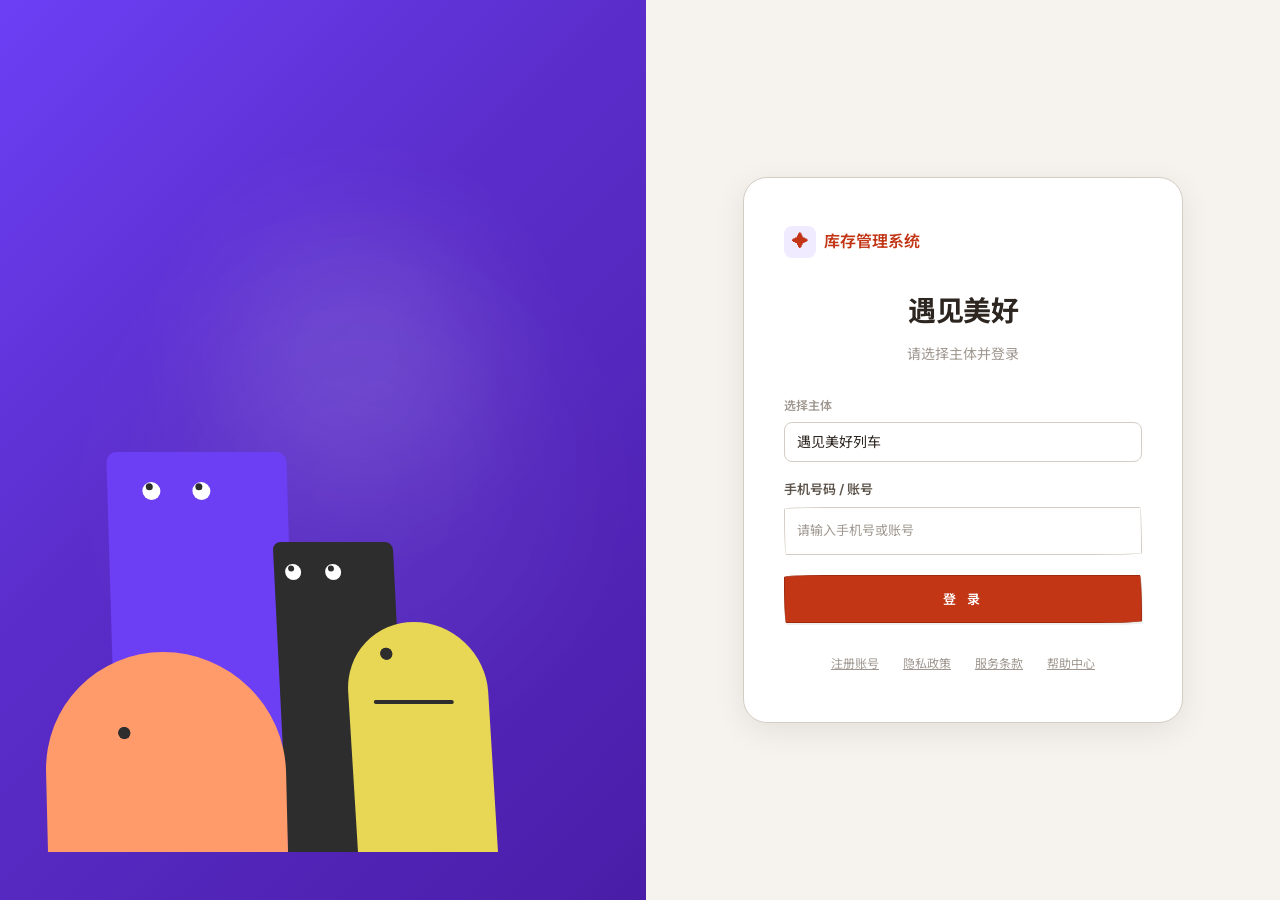
==== index.html @ 9c082cb5 "v6.8 update index.html" ====
<!DOCTYPE html>
<html lang="zh-CN">
<head>
  <meta charset="UTF-8">
  <meta name="viewport" content="width=device-width, initial-scale=1.0">
  <meta http-equiv="Cache-Control" content="no-cache, no-store, must-revalidate">
  <meta http-equiv="Pragma" content="no-cache">
  <meta http-equiv="Expires" content="0">
  <title>库存管理系统</title>
  <script>
  // 版本自检（根治“一直看到旧版本”）：
  // 1) 用云端 version.json 做权威比对（no-store 请求，永不被缓存）——
  //    即便浏览器缓存了旧 index.html，只要 version.json 已更新就强制硬刷新。
  // 2) 不仅在页面加载时检查，还每 3 分钟 + 每次切回页面时再检查一次，
  //    确保“长时间开着页面”也能自动升级到最新版（收藏夹点开场景同样覆盖）。
  // 3) localStorage 兜底（离线时按上次记录的版本判断）。
  (function() {
    var APP_VERSION = '6.8';
    var reloading = false;
    function forceReload() {
      if (reloading) return;
      if (window.location.href.indexOf('_relver=') >= 0) return;
      if (window.location.href.indexOf('file://') >= 0) return;
      reloading = true;
      var url = window.location.href.split('#')[0];
      var sep = url.indexOf('?') >= 0 ? '&' : '?';
      try { localStorage.setItem('app_version', APP_VERSION); } catch (e) {}
      window.location.replace(url + sep + '_relver=' + Date.now());
    }
    function checkVersion() {
      if (typeof fetch !== 'function') return;
      fetch('version.json', { cache: 'no-store' })
        .then(function(r){ return r.json(); })
        .then(function(j){ if (j && j.version && j.version !== APP_VERSION) forceReload(); })
        .catch(function(){ /* 离线：下次再检 */ });
    }
    try { localStorage.setItem('app_version', APP_VERSION); } catch (e) {}
    // 加载时立即检查一次
    checkVersion();
    // 每 3 分钟轮询一次（覆盖“页面常开”场景）
    setInterval(checkVersion, 3 * 60 * 1000);
    // 切回页面时再检查一次（从其他标签页/最小化回来）
    document.addEventListener('visibilitychange', function() {
      if (document.visibilityState === 'visible') checkVersion();
    });
    // localStorage 兜底
    try {
      var last = localStorage.getItem('app_version');
      if (last && last !== APP_VERSION) forceReload();
    } catch (e) {}
  })();
  </script>
  <link rel="stylesheet" href="css/style.css?v=6.8">
  <link rel="stylesheet" href="css/redesign.css?v=6.8">
  <link href="https://fonts.googleapis.com/css2?family=DM+Sans:ital,opsz,wght@0,9..40,400;0,9..40,500;0,9..40,600;0,9..40,700;1,9..40,400;1,9..40,500&family=Noto+Sans+SC:wght@400;500;600;700&display=swap" rel="stylesheet">
  <script src="js/vendor/chart.umd.min.js?v=6.8"></script>
</head>
<body>
  <!-- ===== 登录界面 — 动画角色版 ===== -->
  <div id="login-page" class="login-container">
    <!-- 左侧：动画角色区域 -->
    <div class="login-left">
      <div class="login-characters-wrap">
        <div class="login-characters" id="login-characters" style="width:550px;height:400px;">
          <!-- 紫色长方形角色 — 后层 -->
          <div class="login-char login-char-purple" id="login-char-purple"
            style="left:70px;width:180px;height:400px;background:#6C3FF5;border-radius:10px 10px 0 0;z-index:1;">
            <div class="login-char-eyes" id="login-purple-eyes" style="display:flex;gap:32px;left:45px;top:40px;">
              <div class="login-eyeball" data-char="purple" data-eye="left" style="width:18px;height:18px;background:white;border-radius:50%;overflow:hidden;">
                <div class="login-pupil" style="width:7px;height:7px;background:#2D2D2D;border-radius:50%;"></div>
              </div>
              <div class="login-eyeball" data-char="purple" data-eye="right" style="width:18px;height:18px;background:white;border-radius:50%;overflow:hidden;">
                <div class="login-pupil" style="width:7px;height:7px;background:#2D2D2D;border-radius:50%;"></div>
              </div>
            </div>
          </div>

          <!-- 黑色长方形角色 — 中层 -->
          <div class="login-char login-char-black" id="login-char-black"
            style="left:240px;width:120px;height:310px;background:#2D2D2D;border-radius:8px 8px 0 0;z-index:2;">
            <div class="login-char-eyes" id="login-black-eyes" style="display:flex;gap:24px;left:26px;top:32px;">
              <div class="login-eyeball" data-char="black" data-eye="left" style="width:16px;height:16px;background:white;border-radius:50%;overflow:hidden;">
                <div class="login-pupil" style="width:6px;height:6px;background:#2D2D2D;border-radius:50%;"></div>
              </div>
              <div class="login-eyeball" data-char="black" data-eye="right" style="width:16px;height:16px;background:white;border-radius:50%;overflow:hidden;">
                <div class="login-pupil" style="width:6px;height:6px;background:#2D2D2D;border-radius:50%;"></div>
              </div>
            </div>
          </div>

          <!-- 橙色半圆角色 — 前左 -->
          <div class="login-char login-char-orange" id="login-char-orange"
            style="left:0px;width:240px;height:200px;background:#FF9B6B;border-radius:120px 120px 0 0;z-index:3;">
            <div class="login-char-eyes" id="login-orange-eyes" style="display:flex;gap:32px;left:82px;top:90px;">
              <div class="login-pupil-standalone" data-char="orange" data-eye="left" style="width:12px;height:12px;background:#2D2D2D;border-radius:50%;"></div>
              <div class="login-pupil-standalone" data-char="orange" data-eye="right" style="width:12px;height:12px;background:#2D2D2D;border-radius:50%;"></div>
            </div>
          </div>

          <!-- 黄色长方形角色 — 前右 -->
          <div class="login-char login-char-yellow" id="login-char-yellow"
            style="left:310px;width:140px;height:230px;background:#E8D754;border-radius:70px 70px 0 0;z-index:4;">
            <div class="login-char-eyes" id="login-yellow-eyes" style="display:flex;gap:24px;left:52px;top:40px;">
              <div class="login-pupil-standalone" data-char="yellow" data-eye="left" style="width:12px;height:12px;background:#2D2D2D;border-radius:50%;"></div>
              <div class="login-pupil-standalone" data-char="yellow" data-eye="right" style="width:12px;height:12px;background:#2D2D2D;border-radius:50%;"></div>
            </div>
            <!-- 嘴巴 -->
            <div class="login-yellow-mouth" id="login-yellow-mouth" style="width:80px;height:4px;background:#2D2D2D;border-radius:2px;left:40px;top:88px;"></div>
          </div>
        </div>
      </div>

      <!-- 装饰元素 -->
      <div class="login-left-deco1"></div>
      <div class="login-left-deco2"></div>
    </div>

    <!-- 右侧：登录表单 -->
    <div class="login-right">
      <div class="login-form-container">
        <!-- 顶部品牌 -->
        <div class="login-form-brand">
          <div class="login-brand-icon-sm">✦</div>
          <span>库存管理系统</span>
        </div>

        <!-- 移动端 Logo -->
        <div class="login-mobile-brand">
          <div class="login-brand-icon-sm">✦</div>
          <span>库存管理系统</span>
        </div>

        <div class="login-form-header">
          <h1>遇见美好</h1>
          <p>请选择主体并登录</p>
        </div>

        <!-- v5.93 多主体选择 -->
        <div class="form-group" id="login-subject-group" style="margin-bottom:18px;">
          <label for="login-subject" style="color:var(--text-muted);font-size:12px;">选择主体</label>
          <div class="login-input-wrap">
            <select id="login-subject" style="width:100%;padding:10px 12px;border:1px solid var(--border);border-radius:8px;background:var(--bg-input);color:var(--text-primary);font-size:14px;cursor:pointer;">
              <option value="train">遇见美好列车</option>
              <option value="hq">遇见美好总部</option>
            </select>
          </div>
        </div>

        <form id="login-form" class="login-form" autocomplete="off">
          <div class="form-group">
            <label for="login-phone">手机号码 / 账号</label>
            <div class="login-input-wrap">
              <input type="text" id="login-phone" placeholder="请输入手机号或账号" required autocomplete="off">
            </div>
          </div>
          
          <div class="form-group" id="login-password-group" style="display:none;">
            <label for="login-password">管理员密码</label>
            <div class="login-input-wrap login-input-password">
              <input type="password" id="login-password" placeholder="请输入密码" autocomplete="new-password">
              <button type="button" class="login-eye-btn" id="login-eye-btn">
                <span class="login-eye-icon login-eye-open">👁</span>
                <span class="login-eye-icon login-eye-off" style="display:none;">👁‍🗨</span>
              </button>
            </div>
          </div>
          
          <button type="submit" class="btn btn-primary btn-block login-submit-btn">登 录</button>
        </form>

        <!-- 底部链接 -->
        <div class="login-form-footer-links">
          <a href="#" id="register-btn" onclick="event.preventDefault();if(typeof openRegisterModal==='function')openRegisterModal();">注册账号</a>
          <a href="#">隐私政策</a>
          <a href="#">服务条款</a>
          <a href="#">帮助中心</a>
        </div>
      </div>
    </div>
  </div>

  <!-- ===== 主应用界面 ===== -->
  <div id="app-container" class="app-container" style="display: none;">
    
    <!-- 侧边栏导航 -->
    <aside class="sidebar">
      <div class="sidebar-logo">
        <div class="logo-icon"><svg viewBox="0 0 50 39" xmlns="http://www.w3.org/2000/svg"><path d="M16.4992 2H37.5808L22.0816 24.9729H1L16.4992 2Z"/><path d="M17.4224 27.102L11.4192 36H33.5008L49 13.0271H32.7024L23.2064 27.102H17.4224Z"/></svg></div>
        <div class="logo-text">
          <span class="brand">遇见美好</span>
          <span class="sub">库存管理系统</span>
        </div>
      </div>

      <nav class="sidebar-nav">
        <div class="nav-section">
          <div class="nav-section-title">库存管理</div>
          <div class="nav-item active" data-module="dashboard" data-tooltip="仪表盘">
            <span class="nav-icon"><svg viewBox="0 0 24 24"><path d="M3 3v18h18"/><path d="M7 16l4-8 4 4 5-9"/></svg></span>
            <span class="text">仪表盘</span>
          </div>
          <div class="nav-item" data-module="inventory" data-tooltip="库存概览">
            <span class="nav-icon"><svg viewBox="0 0 24 24"><path d="M16 4h2a2 2 0 0 1 2 2v14a2 2 0 0 1-2 2H6a2 2 0 0 1-2-2V6a2 2 0 0 1 2-2h2"/><rect x="8" y="2" width="8" height="4" rx="1"/><path d="M9 12h6"/><path d="M9 16h6"/></svg></span>
            <span class="text">库存概览</span>
          </div>
          <div class="nav-item" data-module="categories" data-tooltip="品类管理">
            <span class="nav-icon"><svg viewBox="0 0 24 24"><path d="M20.59 13.41l-7.17 7.17a2 2 0 0 1-2.83 0L2 12V2h10l8.59 8.59a2 2 0 0 1 0 2.82z"/><line x1="7" y1="7" x2="7.01" y2="7"/></svg></span>
            <span class="text">品类管理</span>
          </div>
        </div>

        <div class="nav-section">
          <div class="nav-section-title">业务流程</div>
          <div class="nav-item" data-module="purchase" data-tooltip="采购单管理">
            <span class="nav-icon"><svg viewBox="0 0 24 24"><circle cx="9" cy="21" r="1"/><circle cx="20" cy="21" r="1"/><path d="M1 1h4l2.68 13.39a2 2 0 0 0 2 1.61h9.72a2 2 0 0 0 2-1.61L23 6H6"/></svg></span>
            <span class="text">采购单管理</span>
            <span class="badge" id="purchase-badge" style="display:none">0</span>
          </div>
          <div class="nav-item" data-module="stock-in" data-tooltip="入库管理">
            <span class="nav-icon"><svg viewBox="0 0 24 24"><path d="M21 15v4a2 2 0 0 1-2 2H5a2 2 0 0 1-2-2v-4"/><polyline points="7 10 12 15 17 10"/><line x1="12" y1="15" x2="12" y2="3"/></svg></span>
            <span class="text">入库管理</span>
            <span class="badge" id="stockin-badge" style="display:none">0</span>
          </div>
          <div class="nav-item" data-module="requisition" data-tooltip="领用单管理">
            <span class="nav-icon"><svg viewBox="0 0 24 24"><path d="M14 2H6a2 2 0 0 0-2 2v16a2 2 0 0 0 2 2h12a2 2 0 0 0 2-2V8z"/><polyline points="14 2 14 8 20 8"/><line x1="16" y1="13" x2="8" y2="13"/><line x1="16" y1="17" x2="8" y2="17"/><polyline points="10 9 9 9 8 9"/></svg></span>
            <span class="text">领用单管理</span>
            <span class="badge" id="requisition-badge" style="display:none">0</span>
          </div>
          <div class="nav-item" data-module="stock-out" data-tooltip="出库管理">
            <span class="nav-icon"><svg viewBox="0 0 24 24"><path d="M21 15v4a2 2 0 0 1-2 2H5a2 2 0 0 1-2-2v-4"/><polyline points="17 8 12 3 7 8"/><line x1="12" y1="3" x2="12" y2="15"/></svg></span>
            <span class="text">出库管理</span>
            <span class="badge" id="stockout-badge" style="display:none">0</span>
          </div>
        </div>

        <div class="nav-section">
          <div class="nav-section-title">统计报表</div>
          <div class="nav-item" data-module="monthly-summary" data-tooltip="出入库明细">
            <span class="nav-icon"><svg viewBox="0 0 24 24"><rect x="3" y="4" width="18" height="18" rx="2"/><line x1="16" y1="2" x2="16" y2="6"/><line x1="8" y1="2" x2="8" y2="6"/><line x1="3" y1="10" x2="21" y2="10"/></svg></span>
            <span class="text">出入库明细</span>
          </div>
          <div class="nav-item" data-module="reports" data-tooltip="团期使用报表">
            <span class="nav-icon"><svg viewBox="0 0 24 24"><polyline points="22 12 18 12 15 21 9 3 6 12 2 12"/></svg></span>
            <span class="text">团期使用报表</span>
          </div>
          <div class="nav-item" data-module="analytics" data-tooltip="数据分析">
            <span class="nav-icon"><svg viewBox="0 0 24 24"><line x1="18" y1="20" x2="18" y2="10"/><line x1="12" y1="20" x2="12" y2="4"/><line x1="6" y1="20" x2="6" y2="14"/></svg></span>
            <span class="text">数据分析</span>
          </div>
          <div class="nav-item" data-module="history" data-tooltip="操作记录">
            <span class="nav-icon"><svg viewBox="0 0 24 24"><circle cx="12" cy="12" r="10"/><polyline points="12 6 12 12 16 14"/></svg></span>
            <span class="text">操作记录</span>
          </div>
        </div>

        <div class="nav-section admin-only" style="display: none;">
          <div class="nav-section-title">系统管理</div>
          <div class="nav-item" data-module="admin-users" data-tooltip="账号管理">
            <span class="nav-icon"><svg viewBox="0 0 24 24"><path d="M16 21v-2a4 4 0 0 0-4-4H6a4 4 0 0 0-4 4v2"/><circle cx="9" cy="7" r="4"/><path d="M22 21v-2a4 4 0 0 0-3-3.87"/><path d="M16 3.13a4 4 0 0 1 0 7.75"/></svg></span>
            <span class="text">账号管理</span>
          </div>
          <div class="nav-item" data-module="admin-settings" data-tooltip="系统设置">
            <span class="nav-icon"><svg viewBox="0 0 24 24"><circle cx="12" cy="12" r="3"/><path d="M19.4 15a1.65 1.65 0 0 0 .33 1.82l.06.26a2 2 0 0 1-2.83 2.83l-.06-.06a1.65 1.65 0 0 0-1.82-.33 1.65 1.65 0 0 0-1 1.51V21a2 2 0 0 1-4 0v-.09A1.65 1.65 0 0 0 9 19.4a1.65 1.65 0 0 0-1.82.33l-.06.26a2 2 0 0 1-2.83-2.83l.06-.06A1.65 1.65 0 0 0 4.68 15a1.65 1.65 0 0 0-1.51-1H3a2 2 0 0 1 0-4h.09A1.65 1.65 0 0 0 4.6 9a1.65 1.65 0 0 0-.33-1.82l-.06-.06a2 2 0 0 1 2.83-2.83l.06.26A1.65 1.65 0 0 0 9 4.68a1.65 1.65 0 0 0 1-1.51V3a2 2 0 0 1 4 0v.09a1.65 1.65 0 0 0 1 1.51 1.65 1.65 0 0 0 1.82-.33l.06-.06a2 2 0 0 1 2.83 2.83l-.06.26A1.65 1.65 0 0 0 19.4 9a1.65 1.65 0 0 0 1.51 1H21a2 2 0 0 1 0 4h-.09a1.65 1.65 0 0 0-1.51 1z"/></svg></span>
            <span class="text">系统设置</span>
          </div>
        </div>
      </nav>

      <div class="nav-bottom">
        <span class="status-dot"></span>
        <span>系统运行正常</span>
      </div>

      <div class="sidebar-toggle" onclick="document.querySelector('.sidebar').classList.toggle('collapsed')">
        <span class="toggle-icon"><svg viewBox="0 0 24 24"><polyline points="11 17 6 12 11 7"/><polyline points="18 17 13 12 18 7"/></svg></span>
        <span class="toggle-label">收起侧边栏</span>
      </div>

      <div class="sidebar-footer">
        <div class="user-info">
          <div class="user-avatar" id="user-avatar"><svg viewBox="0 0 24 24"><path d="M20 21v-2a4 4 0 0 0-4-4H8a4 4 0 0 0-4 4v2"/><circle cx="12" cy="7" r="4"/></svg></div>
          <div class="user-details">
            <div class="user-name" id="user-name">未登录</div>
            <div class="user-role" id="user-role">-</div>
            <div id="current-subject-badge" style="margin-top:4px;display:inline-block;padding:2px 8px;border-radius:10px;font-size:11px;background:var(--info-bg,#e6f1fb);color:var(--info,#185fa5);">遇见美好列车</div>
          </div>
        </div>
        <button class="btn-logout" id="logout-btn">退出</button>
      </div>
    </aside>

    <!-- 主内容区域 -->
    <main class="main-content">
      
      <!-- 顶部栏 -->
      <header class="top-bar">
        <div class="page-title" id="page-title">仪表盘</div>
        <div class="top-actions">
          <div class="search-box">
            <input type="text" placeholder="搜索物品、单号..." id="global-search">
          </div>
          <button class="btn-icon" id="notification-btn" title="通知">
            <svg viewBox="0 0 24 24"><path d="M18 8A6 6 0 0 0 6 8c0 7-3 9-3 9h18s-3-2-3-9"/><path d="M13.73 21a2 2 0 0 1-3.46 0"/></svg>
            <span class="notification-dot" id="notification-badge" style="display:none">0</span>
          </button>
          <button class="btn-icon" title="刷新" id="refresh-btn">
            <svg viewBox="0 0 24 24"><polyline points="23 4 23 10 17 10"/><polyline points="1 20 1 14 7 14"/><path d="M3.51 9a9 9 0 0 1 14.85-3.36L23 10M1 14l4.64 4.36A9 9 0 0 0 20.49 15"/></svg>
          </button>
        </div>
      </header>

      <!-- 内容容器 -->
      <div class="content-wrapper">
        
        <!-- ===== 仪表盘模块 (v5.42 新设计) ===== -->
        <div id="module-dashboard" class="module-pane active">
          <div class="dash-head">
            <div class="dash-role" id="dash-role-badge">角色：—</div>
            <div class="dash-asof" id="dash-asof"></div>
          </div>

          <div class="dash-sec-title">今日待办（按角色动态显示）</div>
          <div class="dashboard-kpi-grid" id="dash-todo-grid"></div>

          <div class="dash-sec-title">库存概览</div>
          <div class="dashboard-kpi-grid" id="dash-overview-grid"></div>

          <div class="dashboard-chart-section">
            <div class="chart-panel-new anim-enter">
              <div class="chart-header">
                <div class="chart-title"><span class="chart-dot" style="background:var(--accent)"></span>出入库趋势</div>
                <select id="chart-period" class="chart-period-select">
                  <option value="7">近7天</option>
                  <option value="30" selected>近30天</option>
                  <option value="90">近90天</option>
                </select>
              </div>
              <div class="chart-wrap"><canvas id="trend-chart"></canvas></div>
            </div>
            <div class="chart-panel-new anim-enter">
              <div class="chart-header">
                <div class="chart-title"><span class="chart-dot" style="background:var(--success)"></span>库存分类占比</div>
              </div>
              <div class="chart-wrap"><canvas id="category-chart"></canvas></div>
            </div>
          </div>

          <div class="activity-section-new anim-enter">
            <div class="activity-header">
              <div class="activity-title"><span class="chart-dot" style="background:var(--warning)"></span>最近动态</div>
            </div>
            <div class="activity-list" id="recent-activities"></div>
          </div>
        </div>

        <!-- ===== 库存概览模块 (v5.42 新设计) ===== -->
        <div id="module-inventory" class="module-pane">
          <!-- KPI 概览行 -->
          <div class="kpi-strip-new inv-kpi-strip">
            <div class="kpi-mini-new km-accent anim-enter">
              <div class="km-bar"></div>
              <div class="km-label"><svg width="13" height="13" viewBox="0 0 24 24" fill="none" stroke="currentColor" stroke-width="2"><path d="M16 4h2a2 2 0 0 1 2 2v14a2 2 0 0 1-2 2H6a2 2 0 0 1-2-2V6a2 2 0 0 1 2-2h2"/><rect x="8" y="2" width="8" height="4" rx="1"/></svg> 物品总数</div>
              <div class="km-value" id="inv-kpi-total">0</div>
              <div class="km-sub"><span id="inv-kpi-categories">0</span> 个品类</div>
            </div>
            <div class="kpi-mini-new anim-enter" style="animation-delay:0.05s">
              <div class="km-bar"></div>
              <div class="km-label"><svg width="13" height="13" viewBox="0 0 24 24" fill="none" stroke="currentColor" stroke-width="2"><polyline points="22 12 18 12 15 21 9 3 6 12 2 12"/></svg> 库存总量</div>
              <div class="km-value" id="inv-kpi-stock">0</div>
              <div class="km-sub">件/箱/包</div>
            </div>
            <div class="kpi-mini-new km-warning anim-enter" style="animation-delay:0.1s">
              <div class="km-bar"></div>
              <div class="km-label"><svg width="13" height="13" viewBox="0 0 24 24" fill="none" stroke="currentColor" stroke-width="2"><path d="M10.29 3.86L1.82 18a2 2 0 0 0 1.71 3h16.94a2 2 0 0 0 1.71-3L13.71 3.86a2 2 0 0 0-3.42 0z"/><line x1="12" y1="9" x2="12" y2="13"/></svg> 低库存</div>
              <div class="km-value" id="inv-kpi-low">0</div>
              <div class="km-sub">低于安全库存</div>
            </div>
            <div class="kpi-mini-new km-danger anim-enter" style="animation-delay:0.15s">
              <div class="km-bar"></div>
              <div class="km-label"><svg width="13" height="13" viewBox="0 0 24 24" fill="none" stroke="currentColor" stroke-width="2"><circle cx="12" cy="12" r="10"/><line x1="15" y1="9" x2="9" y2="15"/><line x1="9" y1="9" x2="15" y2="15"/></svg> 缺货</div>
              <div class="km-value" id="inv-kpi-out">0</div>
              <div class="km-sub">需立即补货</div>
            </div>
            <div class="kpi-mini-new km-success anim-enter" style="animation-delay:0.2s">
              <div class="km-bar"></div>
              <div class="km-label"><svg width="13" height="13" viewBox="0 0 24 24" fill="none" stroke="currentColor" stroke-width="2"><line x1="12" y1="1" x2="12" y2="23"/><path d="M17 5H9.5a3.5 3.5 0 0 0 0 7h5a3.5 3.5 0 0 1 0 7H6"/></svg> 库存金额</div>
              <div class="km-value" id="inv-kpi-value">¥0</div>
              <div class="km-sub">总价值</div>
            </div>
          </div>

          <!-- 工具栏 -->
          <div class="inv-toolbar-new anim-enter" style="animation-delay:0.25s">
            <div class="inv-tb-left">
              <input type="text" id="inv-search-input" class="inv-search-new" placeholder="搜索物品名称、编号、品牌...">
              <select id="inv-filter-category" class="inv-filter-new">
                <option value="">全部分类</option>
              </select>
              <select id="inv-filter-status" class="inv-filter-new">
                <option value="">全部状态</option>
                <option value="normal">正常</option>
                <option value="low">低库存</option>
                <option value="out">缺货</option>
              </select>
            </div>
            <div class="inv-tb-right">
              <button class="btn btn-sm btn-outline-new" id="inv-batch-purchase-btn">一键购买</button>
              <button class="btn btn-sm btn-outline-new" id="inv-supplement-btn">补充信息</button>
              <button class="btn btn-sm btn-accent-new" id="add-item-btn">+ 新增物品</button>
            </div>
          </div>

          <!-- 库存列表（卡片分类布局） -->
          <div class="inv-board-new" id="inv-board-new">
            <!-- 渲染占位：JS动态生成分类卡片 -->
            <div class="anim-enter" style="animation-delay:0.35s;text-align:center;padding:40px 0;color:var(--text-muted);font-size:0.85rem;">加载中...</div>
          </div>

          <!-- 批量采购底部操作栏 -->
          <div class="action-bar-new" id="inv-batch-bar" style="display:none;">
            <div class="ab-left">
              <label class="ab-check">
                <input type="checkbox" id="inv-select-all-bottom" onchange="document.querySelectorAll('.inv-batch-cb').forEach(function(cb){cb.checked=this.checked;});updateInvBatchCount();"> 全选
              </label>
              <span class="ab-count" id="inv-batch-count">已选中 0 项</span>
            </div>
            <div class="ab-right">
              <button class="btn btn-sm" id="inv-batch-cancel">取消</button>
              <button class="btn btn-sm btn-accent-new" id="inv-batch-purchase-confirm">一键采购选中项</button>
            </div>
          </div>

          <!-- 补充信息底部操作栏 -->
          <div class="action-bar-new" id="inv-supp-bar" style="display:none;">
            <div class="ab-left">
              <span class="ab-count"><span id="inv-supp-changed-count">0</span> 项已修改</span>
            </div>
            <div class="ab-right">
              <button class="btn btn-sm" id="inv-supp-cancel">取消</button>
              <button class="btn btn-sm btn-accent-new" id="inv-supp-save">保存补充信息</button>
            </div>
          </div>
        </div>

        <!-- ===== 品类管理模块 ===== -->
        <div id="module-categories" class="module-pane">
          <div class="panel">
            <div class="panel-header">
              <div class="panel-title">品类管理</div>
              <button class="btn btn-accent" id="add-category-btn">+ 新增品类</button>
            </div>
            <div class="category-grid" id="category-list">
              <!-- 动态生成品类卡片 -->
            </div>
            <!-- 品类明细展开面板 -->
            <div id="category-detail-panel" class="kpi-expand-panel" style="margin-top:16px;">
              <div class="kpi-expand-header">
                <span class="kpi-expand-title" id="category-detail-title"></span>
                <button class="kpi-expand-close" id="category-detail-close" title="关闭">&times;</button>
              </div>
              <div class="kpi-expand-body" id="category-detail-body"></div>
            </div>
          </div>
          <!-- 领用标准配置面板 -->
          <div class="panel" id="consumption-standards-panel" style="margin-top:16px;">
            <div class="panel-header">
              <div class="panel-title">领用标准配置</div>
            </div>
            <p style="color:var(--text-muted);font-size:13px;">加载中...</p>
          </div>
        </div>

        <!-- ===== 采购单管理模块 ===== -->
        <div id="module-purchase" class="module-pane">
          <!-- 月度概览 + 时间筛选 -->
          <div class="panel" style="margin-bottom:16px;">
            <div class="panel-header" style="border-bottom:none;padding-bottom:8px;">
              <div class="panel-title">月度采购概览</div>
              <div class="panel-actions">
                <input type="month" id="purchase-month" value="">
                <button class="btn btn-sm" id="purchase-month-this">本月</button>
                <button class="btn btn-sm" id="purchase-month-last">上月</button>
              </div>
            </div>
            <div class="kpi-grid" style="display:grid;grid-template-columns:repeat(4,1fr);gap:12px;" id="purchase-kpi-grid">
              <div class="kpi-card"><div class="kpi-label">采购单数</div><div class="kpi-value" id="po-kpi-count">0</div></div>
              <div class="kpi-card"><div class="kpi-label">采购总额</div><div class="kpi-value" id="po-kpi-amount">¥0</div></div>
              <div class="kpi-card"><div class="kpi-label">入库完成</div><div class="kpi-value" id="po-kpi-stockin">0</div></div>
              <div class="kpi-card"><div class="kpi-label">待处理</div><div class="kpi-value" id="po-kpi-pending">0</div></div>
            </div>
          </div>
          <div class="panel">
            <div class="panel-header">
              <div class="panel-title">采购单列表</div>
              <div class="panel-actions">
                <button class="btn" id="import-purchase-btn">📄 导入Excel</button>
                <button class="btn btn-accent" id="create-purchase-btn">+ 新建采购单</button>
              </div>
            </div>
            <div class="table-scroll">
              <table class="data-table" id="purchase-table">
                <thead>
                  <tr>
                    <th>采购单号</th>
                    <th>采购日期</th>
                    <th>采购人</th>
                    <th>物品数量</th>
                    <th>总金额</th>
                    <th>状态</th>
                    <th>操作</th>
                  </tr>
                </thead>
                <tbody id="purchase-tbody">
                  <tr><td colspan="7" class="empty-state">暂无采购单</td></tr>
                </tbody>
              </table>
            </div>
          </div>
        </div>

        <!-- ===== 入库管理模块（混合视图） ===== -->
        <div id="module-stock-in" class="module-pane">
          <!-- KPI 概览行 -->
          <div class="panel" style="margin-bottom:12px;">
            <div class="panel-header" style="border-bottom:none;padding-bottom:8px;">
              <div class="panel-title">入库管理</div>
              <div class="panel-actions">
                <input type="month" id="stockin-month" value="">
                <button class="btn btn-sm" id="stockin-month-this">本月</button>
                <button class="btn btn-sm" id="stockin-month-last">上月</button>
                <span style="width:1px;height:20px;background:var(--border);margin:0 8px;display:inline-block;"></span>
                <button class="btn btn-sm" id="btn-nonpurchase-stockin" style="border:1px solid var(--border);">非采购入库</button>
                <button class="btn btn-sm" id="btn-loss-record" style="border:1px solid var(--border);color:var(--danger);">异常报损</button>
              </div>
            </div>
            <div class="kpi-grid" style="display:grid;grid-template-columns:repeat(5,1fr);gap:10px;">
              <div class="kpi-card"><div class="kpi-label">待入库采购单</div><div class="kpi-value" id="si-kpi-pending">0</div></div>
              <div class="kpi-card"><div class="kpi-label">部分入库</div><div class="kpi-value" id="si-kpi-partial">0</div></div>
              <div class="kpi-card"><div class="kpi-label">本月入库单数</div><div class="kpi-value" id="si-kpi-count">0</div></div>
              <div class="kpi-card"><div class="kpi-label">本月入库总量</div><div class="kpi-value" id="si-kpi-qty">0</div></div>
              <div class="kpi-card"><div class="kpi-label">已完成</div><div class="kpi-value" id="si-kpi-completed">0</div></div>
            </div>
          </div>

          <!-- 主体：左右分栏 -->
          <div class="stockin-hybrid">
            <!-- 左侧：PO看板 -->
            <div class="stockin-board">
              <div class="stockin-board-header">
                <span class="stockin-board-title">采购单看板</span>
                <div class="stockin-board-actions">
                  <input type="text" class="stockin-board-search" id="stockin-board-search" placeholder="搜索采购单号..." style="padding:5px 10px;border:1px solid var(--border);border-radius:6px;font-size:12px;width:140px;background:var(--bg-input);color:var(--text-primary);">
                </div>
              </div>
              <div class="stockin-board-tabs">
                <button class="stockin-tab active" data-filter="all">全部</button>
                <button class="stockin-tab" data-filter="pending_stockin">待入库</button>
                <button class="stockin-tab" data-filter="partially_stockin">部分入库</button>
                <button class="stockin-tab" data-filter="stockin_completed">已完成</button>
              </div>
              <div class="stockin-card-list" id="stockin-card-list">
                <div class="stockin-loading">加载中...</div>
              </div>
            </div>

            <!-- 右侧：入库收件箱 -->
            <div class="stockin-inbox">
              <div class="stockin-inbox-toolbar">
                <div class="stockin-inbox-filters">
                  <select id="stockin-filter-po" style="padding:5px 10px;border:1px solid var(--border);border-radius:6px;font-size:12px;background:var(--bg-input);color:var(--text-primary);">
                    <option value="">全部采购单</option>
                  </select>
                  <select id="stockin-filter-status" style="padding:5px 10px;border:1px solid var(--border);border-radius:6px;font-size:12px;background:var(--bg-input);color:var(--text-primary);">
                    <option value="">全部状态</option>
                    <option value="pending">待入库</option>
                    <option value="partial">部分入库</option>
                    <option value="completed">已完成</option>
                  </select>
                </div>
                <div class="stockin-inbox-info" id="stockin-inbox-info">已选 0 项</div>
              </div>
              <div class="table-scroll stockin-inbox-table-wrap">
                <table class="data-table stockin-inbox-table" id="stockin-inbox-table">
                  <colgroup>
                    <col style="width:36px;">
                    <col style="width:120px;">
                    <col style="width:140px;">
                    <col style="width:80px;">
                    <col style="width:80px;">
                    <col style="width:70px;">
                    <col style="width:70px;">
                    <col style="width:70px;">
                    <col style="width:80px;">
                    <col style="width:50px;">
                    <col style="width:70px;">
                    <col style="width:70px;">
                    <col style="width:90px;">
                  </colgroup>
                  <thead>
                    <tr>
                      <th><input type="checkbox" id="stockin-select-all"></th>
                      <th>采购单号</th>
                      <th>物品名称</th>
                      <th>品牌</th>
                      <th>型号</th>
                      <th class="cell-number">采购数量</th>
                      <th class="cell-number">已入库</th>
                      <th class="cell-number">待入库</th>
                      <th class="cell-number">本次入库</th>
                      <th>单位</th>
                      <th class="cell-number">单价</th>
                      <th>状态</th>
                      <th>操作</th>
                    </tr>
                  </thead>
                  <tbody id="stockin-inbox-tbody">
                    <tr><td colspan="12" class="empty-state">请先在左侧选择采购单</td></tr>
                  </tbody>
                </table>
              </div>
            </div>
          </div>

          <!-- 底部操作栏 -->
          <div class="stockin-actionbar" id="stockin-actionbar" style="display:none;">
            <div class="stockin-actionbar-left">
              <span id="stockin-actionbar-count">已选择 0 项</span>
            </div>
            <div class="stockin-actionbar-right">
              <button class="btn btn-sm" id="stockin-reset-btn" style="border:1px solid var(--border);">重置数量</button>
              <button class="btn btn-sm btn-accent" id="stockin-confirm-btn" style="font-weight:600;">确认入库</button>
            </div>
          </div>

          <!-- 非采购入库审核 -->
          <div class="panel" id="nonpurchase-approval-panel" style="margin-top:16px;">
            <div class="panel-header">
              <div class="panel-title">非采购入库审核 <span class="badge" id="nonpurchase-pending-count" style="background:var(--accent);color:#fff;margin-left:6px;padding:1px 8px;border-radius:10px;font-size:12px;">0</span></div>
              <div class="panel-actions"><span style="font-size:12px;color:var(--text-muted);">由仓库管理员审核（退库回收，按当前加权均价入库，均价不变）</span></div>
            </div>
            <div class="table-scroll">
              <table class="data-table">
                <thead><tr>
                  <th>单号</th><th>名称</th><th>物品编码</th><th>关联团期</th><th>数量</th><th>单价</th><th>申请人</th><th>原因</th><th>操作</th>
                </tr></thead>
                <tbody id="nonpurchase-approval-tbody">
                  <tr><td colspan="9" class="empty-state">暂无待审核的非采购入库</td></tr>
                </tbody>
              </table>
            </div>
          </div>
        </div>

        <!-- ===== 领用单管理模块 ===== -->
        <div id="module-requisition" class="module-pane">
          <!-- 月度概览 + 时间筛选 -->
          <div class="panel" style="margin-bottom:16px;">
            <div class="panel-header" style="border-bottom:none;padding-bottom:8px;">
              <div class="panel-title">月度领用概览</div>
              <div class="panel-actions">
                <input type="month" id="requisition-month" value="">
                <button class="btn btn-sm" id="req-month-this">本月</button>
                <button class="btn btn-sm" id="req-month-last">上月</button>
              </div>
            </div>
            <div class="kpi-grid" style="display:grid;grid-template-columns:repeat(4,1fr);gap:12px;">
              <div class="kpi-card"><div class="kpi-label">领用单数</div><div class="kpi-value" id="rq-kpi-count">0</div></div>
              <div class="kpi-card"><div class="kpi-label">领用总量</div><div class="kpi-value" id="rq-kpi-qty">0</div></div>
              <div class="kpi-card"><div class="kpi-label">已出库</div><div class="kpi-value" id="rq-kpi-outbound">0</div></div>
              <div class="kpi-card"><div class="kpi-label">超额领用</div><div class="kpi-value" id="rq-kpi-overlimit" style="color:var(--danger);">0</div></div>
            </div>
          </div>
          <div class="panel">
            <div class="panel-header">
              <div class="panel-title">领用单列表</div>
              <button class="btn btn-accent" id="create-requisition-btn">+ 新建领用单</button>
            </div>
            <div class="table-scroll">
              <table class="data-table" id="requisition-table">
                <thead>
                  <tr>
                    <th>领用单号</th>
                    <th>团期</th>
                    <th>团期名称</th>
                    <th>使用场景</th>
                    <th>申请人</th>
                    <th>申请日期</th>
                    <th>物品数量</th>
                    <th>状态</th>
                    <th>操作</th>
                  </tr>
                </thead>
                <tbody id="requisition-tbody">
                  <tr><td colspan="9" class="empty-state">暂无领用单</td></tr>
                </tbody>
              </table>
            </div>
          </div>
        </div>

        <!-- ===== 出库管理模块 ===== -->
        <div id="module-stock-out" class="module-pane">
          <!-- 月度概览 + 时间筛选 -->
          <div class="panel" style="margin-bottom:16px;">
            <div class="panel-header" style="border-bottom:none;padding-bottom:8px;">
              <div class="panel-title">月度出库概览</div>
              <div class="panel-actions">
                <input type="month" id="stockout-month" value="">
                <button class="btn btn-sm" id="stockout-month-this">本月</button>
                <button class="btn btn-sm" id="stockout-month-last">上月</button>
              </div>
            </div>
            <div class="kpi-grid" style="display:grid;grid-template-columns:repeat(4,1fr);gap:12px;">
              <div class="kpi-card"><div class="kpi-label">出库单数</div><div class="kpi-value" id="so-kpi-count">0</div></div>
              <div class="kpi-card"><div class="kpi-label">出库总量</div><div class="kpi-value" id="so-kpi-qty">0</div></div>
              <div class="kpi-card"><div class="kpi-label">餐车出库</div><div class="kpi-value" id="so-kpi-canch">0</div></div>
              <div class="kpi-card"><div class="kpi-label">客房出库</div><div class="kpi-value" id="so-kpi-kefang">0</div></div>
            </div>
          </div>
          <div class="panel">
            <div class="panel-header">
              <div class="panel-title">出库记录列表</div>
              <div class="panel-actions">
                <select id="filter-stockout-status">
                  <option value="">全部状态</option>
                  <option value="pending">待确认</option>
                  <option value="completed">已出库</option>
                </select>
              </div>
            </div>
            <div class="table-scroll">
              <table class="data-table" id="stockout-table">
                <thead>
                  <tr>
                    <th>出库单号</th>
                    <th>关联领用单</th>
                    <th>团期</th>
                    <th>团期名称</th>
                    <th>使用场景</th>
                    <th>出库日期</th>
                    <th>物品数量</th>
                    <th>状态</th>
                    <th>操作</th>
                  </tr>
                </thead>
                <tbody id="stockout-tbody">
                  <tr><td colspan="9" class="empty-state">暂无出库记录</td></tr>
                </tbody>
              </table>
            </div>
          </div>
        </div>

        <!-- ===== 出入库明细模块（v5.75，月份矩阵：双向冻结 + 明暗底色） ===== -->
        <div id="module-monthly-summary" class="module-pane">
          <!-- 1. KPI 卡片（置顶） -->
          <div class="ms-kpi-grid">
            <div class="kpi-card">
              <div class="kpi-label">期初库存</div>
              <div class="kpi-value" id="ms-kpi-begin-items">0</div>
              <div class="kpi-change">种 / <span id="ms-kpi-begin-stock">0</span> 件</div>
            </div>
            <div class="kpi-card" style="border-left:3px solid #e7000b;">
              <div class="kpi-label">本期入库</div>
              <div class="kpi-value" id="ms-kpi-in-qty" style="color:#e7000b;">0</div>
              <div class="kpi-change"><span id="ms-kpi-in-count">0</span> 笔</div>
            </div>
            <div class="kpi-card" style="border-left:3px solid #16a34a;">
              <div class="kpi-label">本期出库</div>
              <div class="kpi-value" id="ms-kpi-out-qty" style="color:#16a34a;">0</div>
              <div class="kpi-change"><span id="ms-kpi-out-count">0</span> 笔</div>
            </div>
            <div class="kpi-card" style="border-left:3px solid var(--accent);">
              <div class="kpi-label">其他变动</div>
              <div class="kpi-value" id="ms-kpi-other-qty" style="color:var(--accent);">0</div>
              <div class="kpi-change">净额 / 件</div>
            </div>
            <div class="kpi-card">
              <div class="kpi-label">期末库存</div>
              <div class="kpi-value" id="ms-kpi-end-items">0</div>
              <div class="kpi-change">种 / <span id="ms-kpi-end-stock">0</span> 件</div>
            </div>
            <div class="kpi-card" style="border-left:3px solid var(--danger);">
              <div class="kpi-label">低库存预警</div>
              <div class="kpi-value danger" id="ms-kpi-low-stock">0</div>
              <div class="kpi-change">项</div>
            </div>
          </div>

          <!-- 2. 月份矩阵表格（月份开关合并进标题行） -->
          <div class="panel" style="margin-top:16px;">
            <div class="panel-header" style="margin-bottom:10px;flex-wrap:wrap;gap:10px;">
              <div class="panel-title" style="font-weight:600;">出入库明细</div>
              <div class="ms-month-btns" id="ms-month-btns"></div>
              <div class="ms-mx-quick">
                <button class="btn btn-sm" id="ms-btn-all-months">全选</button>
                <button class="btn btn-sm" id="ms-btn-latest-month">仅最新</button>
              </div>
              <div class="ms-mx-spacer"></div>
              <select id="ms-filter-category"><option value="">全部分类</option></select>
              <button class="btn btn-sm" id="ms-export-btn">📥 导出Excel</button>
            </div>
            <div class="ms-caliber-row">
              <span>口径：<b>期初 = 最早选中月月初</b> · <b>期末 = 最晚选中月月末</b> · 其他变动 = 非采购入库 + 调整 − 报损 · 恒等式：期初 + 入库 − 出库 + 其他变动 = 期末</span>
              <span id="ms-range-label"></span>
            </div>
            <div class="ms-table-wrap">
              <table class="data-table ms-mx" id="ms-detail-table">
                <colgroup id="ms-detail-colgroup"></colgroup>
                <thead id="ms-detail-thead"></thead>
                <tbody id="ms-detail-tbody">
                  <tr><td class="empty-state">加载中…</td></tr>
                </tbody>
              </table>
            </div>
          </div>
        </div>

        <!-- ===== 团期使用报表模块 ===== -->
        <div id="module-reports" class="module-pane">
          <!-- 顶部统计条 -->
          <div class="panel rpt-statbar-panel">
            <div class="rpt-statbar">
              <div class="rpt-stat"><span class="rpt-stat-label">团期总数</span><span class="rpt-stat-value" id="rpt-kpi-tour-count">0</span></div>
              <div class="rpt-stat"><span class="rpt-stat-label">出库总量</span><span class="rpt-stat-value" id="rpt-kpi-total-out">0</span></div>
              <div class="rpt-stat"><span class="rpt-stat-label">使用成本</span><span class="rpt-stat-value" id="rpt-kpi-total-cost">¥0</span></div>
              <div class="rpt-stat"><span class="rpt-stat-label">报损数量</span><span class="rpt-stat-value rpt-stat-danger" id="rpt-kpi-loss-qty">0</span></div>
              <div class="rpt-stat"><span class="rpt-stat-label">报损金额</span><span class="rpt-stat-value rpt-stat-danger" id="rpt-kpi-loss-amount">¥0</span></div>
              <div class="rpt-stat"><span class="rpt-stat-label">超额次数</span><span class="rpt-stat-value rpt-stat-danger" id="rpt-kpi-overlimit-count">0</span></div>
              <div class="rpt-stat"><span class="rpt-stat-label">超额损失</span><span class="rpt-stat-value rpt-stat-danger" id="rpt-kpi-overlimit-loss">¥0</span></div>
              <div class="rpt-stat"><span class="rpt-stat-label">涉及场景</span><span class="rpt-stat-value" id="rpt-kpi-scenario-count">0</span></div>
              <span id="rpt-kpi-loss-tours" style="display:none;">0</span>
              <div class="rpt-statbar-filters">
                <button class="btn btn-sm rpt-master-btn" id="rpt-master-btn">⚙ 团号管理</button>
                <input type="month" id="report-month" value="">
                <select id="report-scenario-filter">
                  <option value="">全部场景</option>
                  <option value="列车餐车">列车餐车</option>
                  <option value="列车客房">列车客房</option>
                  <option value="其他">其他</option>
                </select>
              </div>
            </div>
          </div>

          <!-- 团期使用明细（v5.84：卡片栏显示全部团号 + 团号管理弹窗统一维护） -->
          <div class="panel" style="margin-bottom:16px;">
            <div class="panel-header">
              <div class="panel-title">团期使用明细</div>
            </div>
            <div class="rpt-tour-bar-wrap">
              <div class="rpt-tour-bar-title">团期选择（全部团号 · 按最近出库降序 · 默认选中最新有数据团期）</div>
              <div class="rpt-tour-bar" id="rpt-tour-bar"></div>
            </div>
            <div class="rpt-detail-area">
              <div class="rpt-detail-head">
                <div class="panel-title-sm">使用与报损明细
                  <span id="report-detail-tour-name" class="rpt-detail-tour"></span>
                </div>
                <div class="panel-actions">
                  <select id="detail-month-filter">
                    <option value="">当前所选月份</option>
                  </select>
                  <button class="btn" id="export-report-btn">导出报表</button>
                </div>
              </div>
              <div class="table-scroll rpt-detail-scroll">
                <table class="data-table" id="report-detail-table">
                  <thead>
                    <tr>
                      <th style="width:72px;">类型</th>
                      <th>团期日期</th>
                      <th>场景 / 报损原因</th>
                      <th>物品名称</th>
                      <th>类别</th>
                      <th>数量</th>
                      <th>金额</th>
                      <th>领用标准</th>
                      <th>状态</th>
                    </tr>
                  </thead>
                  <tbody id="report-tour-detail-tbody">
                    <tr><td colspan="9" class="empty-state">请选择上方团期查看明细</td></tr>
                  </tbody>
                  <tfoot id="report-detail-tfoot"></tfoot>
                </table>
              </div>
            </div>
          </div>

          <!-- 维度对比分析（D-1 下方：场景 / 同场景跨团期 / 同物品跨团期） -->
          <div class="panel">
            <div class="panel-header">
              <div class="panel-title">维度对比分析</div>
            </div>
            <p class="rpt-ana-desc">沿数据维度切片：一个团期钱花在哪些场景；同一场景下各团期谁超支；同一物品各团期领用是否异常（超均值 30% 标红）。</p>
            <div class="rpt-seg" id="rpt-ana-seg">
              <button class="active" data-mode="scene">团期场景分布</button>
              <button data-mode="scenario">同场景·跨团期</button>
              <button data-mode="item">同物品·跨团期</button>
            </div>
            <div id="rpt-ana-ctrl" class="rpt-ana-ctrl"></div>
            <div id="rpt-ana-chart" class="rpt-ana-chart"></div>
            <div id="rpt-ana-hint" class="rpt-ana-hint"></div>
          </div>
        </div>

        <!-- ===== 数据分析模块 ===== -->
        <div id="module-analytics" class="module-pane">
          <div class="grid-2">
            <div class="panel">
              <div class="panel-header">
                <div class="panel-title">热门物品排行</div>
              </div>
              <div class="chart-wrap">
                <canvas id="popular-items-chart"></canvas>
              </div>
            </div>
            <div class="panel">
              <div class="panel-header">
                <div class="panel-title">出入库汇总</div>
              </div>
              <div class="chart-wrap">
                <canvas id="summary-chart"></canvas>
              </div>
            </div>
          </div>
        </div>

        <!-- ===== 操作记录模块 ===== -->
        <div id="module-history" class="module-pane">
          <div class="panel">
            <div class="panel-header">
              <div class="panel-title">操作日志</div>
              <div class="panel-actions">
                <input type="date" id="log-date-start">
                <span>至</span>
                <input type="date" id="log-date-end">
                <button class="btn" id="filter-log-btn">筛选</button>
              </div>
            </div>
            <div class="table-scroll">
              <table class="data-table" id="log-table">
                <thead>
                  <tr>
                    <th>时间</th>
                    <th>操作人</th>
                    <th>操作类型</th>
                    <th>详情</th>
                    <th>IP地址</th>
                  </tr>
                </thead>
                <tbody id="log-tbody">
                  <tr>
                    <td colspan="5" class="empty-state">暂无日志记录</td>
                  </tr>
                </tbody>
              </table>
            </div>
          </div>
        </div>

        <!-- ===== 后台管理 - 账号管理模块 ===== -->
        <div id="module-admin-users" class="module-pane">
          <div class="panel">
            <div class="panel-header">
              <div class="panel-title">账号管理</div>
              <button class="btn btn-accent" id="add-user-btn">+ 新增账号</button>

              <!-- 用户管理模态框：新增/编辑账号 -->
              <div id="modal-user" class="modal">
                <div class="modal-content">
                  <div class="modal-header">
                    <h2>新增账号</h2>
                    <button class="modal-close">&times;</button>
                  </div>
                  <div class="modal-body">
                    <form id="user-form">
                      <div class="form-row">
                        <div class="form-group">
                          <label>用户名 (登录ID) *</label>
                          <input type="text" id="user-username" required>
                        </div>
                        <div class="form-group">
                          <label>显示名称</label>
                          <input type="text" id="user-displayname">
                        </div>
                      </div>
                      <div class="form-row">
                        <div class="form-group">
                          <label>角色 *</label>
                          <select id="user-role">
                            <option value="staff">员工</option>
                            <option value="purchase">采购员</option>
                            <option value="warehouse">仓库管理员</option>
                            <option value="finance">财务</option>
                            <option value="admin">管理员</option>
                          </select>
                        </div>
                        <div class="form-group">
                          <label>状态</label>
                          <select id="user-status">
                            <option value="active">启用</option>
                            <option value="disabled">禁用</option>
                          </select>
                        </div>
                      </div>
                      <div class="form-group">
                        <label>备注 / 注册说明</label>
                        <textarea id="user-remark" rows="2" placeholder="用户注册时填写的功能需求说明"></textarea>
                      </div>
                      <div class="form-group">
                        <label>用户需求说明（只读）</label>
                        <textarea id="user-description" rows="2" readonly style="background:var(--bg-secondary);color:var(--text-muted);font-size:12px;" placeholder="注册时填写的预计所需功能"></textarea>
                      </div>
                    </form>
                  </div>
                  <div class="modal-footer">
                    <button class="btn modal-cancel" id="cancel-user-btn">取消</button>
                    <button class="btn btn-accent modal-save" id="save-user-btn">保存</button>
                  </div>
                </div>
              </div>
            </div>
            <div class="table-scroll">
              <table class="data-table" id="users-table">
                <thead>
                  <tr>
                    <th>用户ID</th>
                    <th>手机号/账号</th>
                    <th>姓名</th>
                    <th>角色</th>
                    <th>状态</th>
                    <th>注册日期</th>
                    <th>操作</th>
                  </tr>
                </thead>
                <tbody id="users-tbody">
                  <tr>
                    <td colspan="7" class="empty-state">暂无用户数据</td>
                  </tr>
                </tbody>
              </table>
            </div>
          </div>
        </div>


        <!-- ===== 后台管理 - 系统设置模块 ===== -->
        <div id="module-admin-settings" class="module-pane">
          <div class="panel">
            <div class="panel-header">
              <div class="panel-title">系统设置</div>
            </div>
            <div class="settings-form">
              <div class="form-group">
                <label>系统名称</label>
                <input type="text" value="库存管理系统" id="setting-system-name">
              </div>
              <div class="form-group">
                <label>默认安全库存天数</label>
                <input type="number" value="7" id="setting-safety-days">
              </div>
              <div class="form-group">
                <label>低库存预警阈值（%）</label>
                <input type="number" value="20" id="setting-low-stock-threshold">
              </div>
              <div class="form-group">
                <label>数据自动备份</label>
                <select id="setting-auto-backup">
                  <option value="daily">每天</option>
                  <option value="weekly">每周</option>
                  <option value="monthly">每月</option>
                </select>
              </div>
              <button class="btn btn-accent" id="save-settings-btn">保存设置</button>
            </div>
          </div>
        </div>

      </div>
    </main>
  </div>

  <!-- ===== 模态框：团号管理（v5.84 统一维护入口） ===== -->
  <div id="rpt-master-modal" class="modal">
    <div class="modal-content modal-lg rpt-master-content">
      <div class="modal-header">
        <h2>团号管理</h2>
        <button class="modal-close" id="rpt-master-close">&times;</button>
      </div>
      <div class="modal-body">
        <div class="rpt-master-tip">团号统一在此维护（新增 / 改名 / 删除），领用单等录入处只能下拉选择。有数据的团号不可删除、可改名；改名会同步更新全部关联单据上的团号文本。</div>
        <div class="rpt-master-add">
          <input type="text" id="rpt-master-new-name" placeholder="输入新团号，如：YJMH-遇见美好号*新疆-20261101">
          <button class="btn btn-accent" id="rpt-master-add-btn">新增团号</button>
        </div>
        <div class="rpt-master-scroll">
          <table class="data-table" id="rpt-master-table">
            <thead>
              <tr>
                <th>团号</th>
                <th style="width:90px;text-align:right;">关联单据</th>
                <th style="width:110px;text-align:right;">累计净额</th>
                <th style="width:80px;">状态</th>
                <th style="width:130px;">操作</th>
              </tr>
            </thead>
            <tbody id="rpt-master-tbody"></tbody>
          </table>
        </div>
      </div>
    </div>
  </div>

  <!-- ===== 模态框：团号改名（v5.84，叠在团号管理弹窗之上） ===== -->
  <div id="rpt-rename-modal" class="modal">
    <div class="modal-content" style="max-width:460px;">
      <div class="modal-header">
        <h2>修改团号名称</h2>
        <button class="modal-close" id="rpt-rename-close">&times;</button>
      </div>
      <div class="modal-body">
        <p id="rpt-rename-desc" style="font-size:13px;color:var(--text-secondary);margin-bottom:10px;"></p>
        <input type="text" id="rpt-rename-input" style="width:100%;padding:9px 12px;border:1px solid var(--border);border-radius:8px;font-size:13px;margin-bottom:12px;" placeholder="输入新的团号名称">
        <div class="rpt-master-tip">改名将<b>同步更新全部关联单据</b>（出库记录 / 领用单 / 报损记录 / 非采购入库）上的团号文本，历史数据不断链。此操作会记录审计日志。</div>
        <div style="display:flex;justify-content:flex-end;gap:8px;margin-top:14px;">
          <button class="btn" id="rpt-rename-cancel">取消</button>
          <button class="btn btn-accent" id="rpt-rename-confirm">确认改名</button>
        </div>
      </div>
    </div>
  </div>

  <!-- ===== 模态框：采购单详情/编辑 ===== -->
  <div id="modal-purchase-detail" class="modal">
    <div class="modal-content modal-lg">
      <div class="modal-header">
        <h2 id="detail-modal-title">采购单详情</h2>
        <button class="modal-close">&times;</button>
      </div>
      <div class="modal-body" id="detail-modal-body">
        <!-- 动态填充 -->
      </div>
      <div class="modal-footer" id="detail-modal-footer">
        <button class="btn modal-cancel">关闭</button>
      </div>
    </div>
  </div>

  <!-- ===== 模态框：新建/编辑物品 ===== -->
  <div id="modal-item" class="modal">
    <div class="modal-content">
      <div class="modal-header">
        <h2 id="modal-item-title">新增物品</h2>
        <button class="modal-close">&times;</button>
      </div>
      <div class="modal-body">
        <form id="item-form">
          <div class="form-row">
            <div class="form-group">
              <label>物品名称 *</label>
              <input type="text" name="name" required>
            </div>
            <div class="form-group">
              <label>物品编码</label>
              <input type="text" name="code" placeholder="自动生成">
            </div>
          </div>
          <div class="form-row">
            <div class="form-group">
              <label>所属分类 *</label>
              <select name="category" required>
                <option value="">请选择</option>
              </select>
            </div>
            <div class="form-group">
              <label>单位 *</label>
              <input type="text" name="unit" list="unit-list" placeholder="选择或输入单位" required>
              <datalist id="unit-list">
                <option value="个"><option value="双"><option value="瓶">
                <option value="箱"><option value="包"><option value="盒">
                <option value="条"><option value="袋"><option value="件">
                <option value="套"><option value="副"><option value="只">
                <option value="米"><option value="千克"><option value="升">
                <option value="罐"><option value="支"><option value="把">
              </datalist>
            </div>
          </div>
          <div class="form-row">
            <div class="form-group">
              <label>品牌</label>
              <input type="text" name="brand" placeholder="品牌">
            </div>
            <div class="form-group">
              <label>型号</label>
              <input type="text" name="model" placeholder="型号">
            </div>
          </div>
          <div class="form-row">
            <div class="form-group">
              <label>初始库存</label>
              <input type="number" name="stock" value="0" min="0">
            </div>
            <div class="form-group">
              <label>安全库存</label>
              <input type="number" name="safety_stock" value="10" min="0">
            </div>
          </div>
          <div class="form-row">
            <div class="form-group">
              <label>单价</label>
              <input type="number" name="unit_price" value="0" min="0" step="0.01" placeholder="0.00">
            </div>
            <div class="form-group">
              <label>&nbsp;</label>
              <span style="font-size:12px;color:var(--text-muted);">元/单位</span>
            </div>
          </div>
          <div class="form-group">
            <label>备注</label>
            <textarea name="remark" rows="3"></textarea>
          </div>
        </form>
      </div>
      <div class="modal-footer">
        <button class="btn modal-cancel">取消</button>
        <button class="btn btn-accent modal-save">保存</button>
      </div>
    </div>
  </div>

  <!-- ===== 模态框：新建采购单 ===== -->
  <div id="modal-purchase" class="modal">
    <div class="modal-content modal-lg">
      <div class="modal-header">
        <h2>新建采购单</h2>
        <button class="modal-close">&times;</button>
      </div>
      <div class="modal-body">
        <form id="purchase-form">
          <div class="form-row">
            <div class="form-group">
              <label>采购日期 *</label>
              <input type="date" name="purchase_date" required>
            </div>
            <div class="form-group">
              <label>采购人 *</label>
              <input type="text" name="purchaser" placeholder="请输入采购人姓名" required>
            </div>
          </div>
          <div class="form-group">
            <label>采购明细</label>
            <div id="supplier-groups-container">
              <!-- 供应商分组将动态添加到这里 -->
            </div>
            <button type="button" class="btn btn-accent" onclick="addSupplierGroup()" style="margin-top:12px;padding:10px 24px;font-size:14px;font-weight:600;">+ 添加供应商</button>
          </div>
          <div class="form-group">
            <label>备注说明</label>
            <textarea name="remark" rows="2" placeholder="可选填"></textarea>
          </div>
        </form>
      </div>
      <div class="modal-footer">
        <button class="btn modal-cancel">取消</button>
        <button class="btn btn-accent modal-save" id="submit-purchase-btn">提交采购单</button>
      </div>
    </div>
  </div>

  <!-- ===== 模态框：新增类别 ===== -->
  <div id="modal-category" class="modal">
    <div class="modal-content">
      <div class="modal-header">
        <h2>新增类别</h2>
        <button class="modal-close">&times;</button>
      </div>
      <div class="modal-body">
        <form id="category-form">
          <div class="form-group">
            <label>类别名称 *</label>
            <input type="text" id="new-category-name" placeholder="如：循环使用类、消耗类" required>
          </div>
          <div class="form-row">
            <div class="form-group">
              <label>类别编码</label>
              <input type="text" id="new-category-code" placeholder="自动生成" readonly>
            </div>
            <div class="form-group">
              <label>适用场景</label>
              <select id="new-category-scenario">
                <option value="通用">通用（餐车+客房）</option>
                <option value="列车餐车">列车餐车</option>
                <option value="列车客房">列车客房</option>
              </select>
            </div>
          </div>
          <div class="form-group">
            <label>备注</label>
            <textarea id="new-category-remark" rows="2" placeholder="可选填"></textarea>
          </div>
        </form>
      </div>
      <div class="modal-footer">
        <button class="btn modal-cancel">取消</button>
        <button class="btn btn-accent modal-save" id="save-category-btn">保存</button>
      </div>
    </div>
  </div>

  <!-- ===== 模态框：Excel导入采购单 ===== -->
  <div id="modal-import" class="modal">
    <div class="modal-content modal-lg">
      <div class="modal-header">
        <h2>导入采购单</h2>
        <button class="modal-close">&times;</button>
      </div>
      <div class="modal-body">
        <div class="import-steps">
          <div class="step active" data-step="1">
            <div class="step-number">1</div>
            <div class="step-title">下载模板</div>
          </div>
          <div class="step" data-step="2">
            <div class="step-number">2</div>
            <div class="step-title">填写数据</div>
          </div>
          <div class="step" data-step="3">
            <div class="step-number">3</div>
            <div class="step-title">上传预览</div>
          </div>
          <div class="step" data-step="4">
            <div class="step-number">4</div>
            <div class="step-title">确认导入</div>
          </div>
        </div>

        <!-- 步骤1：下载模板 -->
        <div id="import-step-1" class="import-step-content active">
          <div class="import-info">
            <h3>📄 采购单导入模板</h3>
            <p>请下载Excel模板，按照格式填写采购数据</p>
            <div class="template-preview">
              <table class="data-table">
                <thead>
                  <tr>
                    <th>采购日期</th>
                    <th>采购人</th>
                    <th>供应商</th>
                    <th>类别</th>
                    <th>物品名称</th>
                    <th>品牌</th>
                    <th>型号</th>
                    <th>数量</th>
                    <th>单位</th>
                    <th>单价</th>
                    <th>备注</th>
                  </tr>
                </thead>
                <tbody>
                  <tr>
                    <td>2026-06-09</td>
                    <td>张三</td>
                    <td>XX供应商</td>
                    <td>消耗类</td>
                    <td>一次性拖鞋</td>
                    <td>洁丽雅</td>
                    <td>均码</td>
                    <td>200</td>
                    <td>双</td>
                    <td>3.5</td>
                    <td>列车客房用</td>
                  </tr>
                </tbody>
              </table>
            </div>
            <button class="btn btn-accent" id="download-template-btn">📥 下载Excel模板</button>
          </div>
        </div>

        <!-- 步骤2：上传文件 -->
        <div id="import-step-2" class="import-step-content">
          <div class="upload-area" id="upload-area">
            <div class="upload-icon">📁</div>
            <div class="upload-text">点击或拖拽Excel文件到此处</div>
            <div class="upload-hint">支持 .xlsx, .xls 格式</div>
            <input type="file" id="import-file-input" accept=".xlsx,.xls" style="display:none">
          </div>
        </div>

        <!-- 步骤3：数据预览 -->
        <div id="import-step-3" class="import-step-content">
          <div class="preview-header">
            <h3>数据预览</h3>
            <div class="preview-stats">
              <span>共 <strong id="preview-count">0</strong> 条记录</span>
              <span>总金额：<strong id="preview-total">0.00</strong> 元</span>
            </div>
          </div>
          <div class="table-scroll">
            <table class="data-table" id="import-preview-table">
              <thead>
                <tr>
                  <th>行号</th>
                  <th>采购日期</th>
                  <th>采购人</th>
                  <th>类别</th>
                  <th>物品名称</th>
                  <th>品牌</th>
                  <th>型号</th>
                  <th>数量</th>
                  <th>单位</th>
                  <th>单价</th>
                  <th>金额</th>
                  <th>状态</th>
                </tr>
              </thead>
              <tbody id="import-preview-tbody">
              </tbody>
            </table>
          </div>
          <div class="import-errors" id="import-errors" style="display:none;">
            <h4>⚠️ 发现以下问题：</h4>
            <ul id="error-list"></ul>
          </div>
        </div>

        <!-- 步骤4：确认导入 -->
        <div id="import-step-4" class="import-step-content">
          <div class="import-success">
            <div class="success-icon">✅</div>
            <h3>准备导入</h3>
            <p>确认无误后将创建采购单并流转至仓库待入库</p>
          </div>
        </div>
      </div>
      <div class="modal-footer">
        <button class="btn modal-cancel">取消</button>
        <button class="btn" id="import-prev-btn" style="display:none;">上一步</button>
        <button class="btn btn-accent" id="import-next-btn">下一步</button>
      </div>
    </div>
  </div>

  <!-- ===== 模态框：入库确认 ===== -->
  <div id="modal-stockin-confirm" class="modal">
    <div class="modal-content modal-lg stockin-confirm-layout">
      <div class="modal-header">
        <h2>入库确认</h2>
        <button class="modal-close">&times;</button>
      </div>
      <div class="modal-body">
        <div class="stockin-confirm-flex">
          <!-- 左侧：明细表格 -->
          <div class="stockin-confirm-main">
            <div class="stockin-info">
              <div class="info-row">
                <span class="info-label">来源：</span>
                <span class="info-value" id="confirm-stockin-source">手动入库</span>
              </div>
              <div class="info-row">
                <span class="info-label">入库日期：</span>
                <span class="info-value"><input type="date" id="stockin-date" required style="padding:5px 10px;border:1px solid var(--border);border-radius:4px;font-size:13px;"></span>
              </div>
              <div class="info-row">
                <span class="info-label">批次号：</span>
                <span class="info-value"><input type="text" id="stockin-batch" placeholder="自动生成或手动输入" style="padding:5px 10px;border:1px solid var(--border);border-radius:4px;font-size:13px;width:200px;"></span>
              </div>
            </div>

            <div class="form-group" style="margin-top:12px;">
              <label>入库明细 <span style="font-size:11px;color:var(--text-muted);font-weight:normal;">（共 <span id="confirm-stockin-item-count">0</span> 项）</span></label>
              <div class="table-scroll">
                <table class="data-table">
                  <thead>
                    <tr>
                      <th>采购单号</th>
                      <th>物品名称</th>
                      <th>品牌</th>
                      <th>型号</th>
                      <th>采购数量</th>
                      <th>已入库</th>
                      <th>待入库</th>
                      <th>本次实收 *</th>
                      <th>单位</th>
                      <th>单价</th>
                      <th>金额</th>
                    </tr>
                  </thead>
                  <tbody id="stockin-confirm-tbody">
                  </tbody>
                </table>
              </div>
            </div>

            <div class="form-group" style="margin-top:8px;">
              <label>验收备注</label>
              <textarea id="stockin-remark" rows="2" placeholder="如有差异请说明" style="font-size:13px;"></textarea>
            </div>
          </div>

          <!-- 右侧：操作面板 -->
          <div class="stockin-confirm-actions">
            <div class="stockin-confirm-summary" id="stockin-confirm-summary">
              <div class="stockin-confirm-stat">
                <span class="stockin-confirm-stat-label">入库数量</span>
                <span class="stockin-confirm-stat-value" id="confirm-stat-qty">0</span>
              </div>
              <div class="stockin-confirm-stat">
                <span class="stockin-confirm-stat-label">入库金额</span>
                <span class="stockin-confirm-stat-value" id="confirm-stat-amount">¥0.00</span>
              </div>
            </div>
            <button class="btn btn-accent stockin-confirm-btn-main" id="confirm-stockin-btn">确认入库</button>
            <button class="btn modal-cancel stockin-confirm-btn-cancel">取消</button>
          </div>
        </div>
      </div>
    </div>
  </div>

  <!-- ===== 模态框：新建领用单 ===== -->
  <div id="modal-requisition" class="modal">
    <div class="modal-content modal-lg">
      <div class="modal-header">
        <h2>新建领用/出库申请</h2>
        <button class="modal-close">&times;</button>
      </div>
      <div class="modal-body">
        <form id="requisition-form">
          <div class="form-row">
            <div class="form-group">
              <label>申请日期 *</label>
              <input type="date" name="apply_date" required>
            </div>
            <div class="form-group">
              <label>团期日期 *</label>
              <input type="date" name="tour_date" required>
            </div>
          </div>
          <div class="form-row">
            <div class="form-group">
              <label>申请人 *</label>
              <input type="text" name="applicant" placeholder="请输入申请人姓名" required>
            </div>
            <div class="form-group">
              <label>团期名称 *</label>
              <div class="tour-name-dropdown" id="tour-name-dropdown">
                <input type="text" name="tour_name" id="tour-name-input" placeholder="搜索或输入新团期名称" autocomplete="off" required>
                <div class="tour-name-list" id="tour-name-list" style="display:none;"></div>
              </div>
            </div>
          </div>
          <div class="form-row">
            <div class="form-group">
              <label>使用场景 *</label>
              <select name="scenario" required>
                <option value="">请选择</option>
                <option value="列车餐车">列车餐车</option>
                <option value="列车客房">列车客房</option>
                <option value="其他">其他</option>
              </select>
            </div>
            <div class="form-group"></div>
          </div>
          <div class="form-group">
            <label>添加出库物品</label>
            <div class="item-picker">
              <div class="item-picker-toolbar">
                <select id="req-filter-category" class="item-picker-select">
                  <option value="">全部分类</option>
                </select>
                <input type="text" id="req-search-input" class="item-picker-search" placeholder="搜索名称/编码/型号...">
              </div>
              <div id="req-available-items" class="item-picker-list">
                <div class="empty-state" style="padding:16px;text-align:center;color:var(--text-muted);">加载中...</div>
              </div>
            </div>
          </div>
          <div class="form-group">
            <label>已选物品 (<span id="req-selected-count">0</span>)</label>
            <div class="table-scroll" style="max-height:200px;overflow-y:auto;">
              <table class="data-table" id="req-selected-table">
                <thead>
                  <tr>
                    <th>物品编号</th>
                    <th>物品名称</th>
                    <th>分类</th>
                    <th>品牌</th>
                    <th>型号</th>
                    <th>单位</th>
                    <th>领用中数量</th>
                    <th>当前库存</th>
                    <th>领用数量</th>
                    <th>操作</th>
                  </tr>
                </thead>
                <tbody id="req-selected-tbody">
                  <tr><td colspan="10" class="empty-state">暂未选择物品</td></tr>
                </tbody>
              </table>
            </div>
          </div>
          <div class="form-group">
            <label>备注说明</label>
            <textarea name="remark" rows="2" placeholder="可选填"></textarea>
          </div>
        </form>
      </div>
      <div class="modal-footer">
        <button class="btn modal-cancel">取消</button>
        <button class="btn btn-accent" id="submit-requisition-btn">提交申请</button>
      </div>
    </div>
  </div>

  <!-- ===== 模态框：领用单详情 ===== -->
  <div id="modal-requisition-detail" class="modal">
    <div class="modal-content modal-lg">
      <div class="modal-header">
        <h2>领用单详情</h2>
        <button class="modal-close">&times;</button>
      </div>
      <div class="modal-body" id="requisition-detail-body">
        <!-- 动态填充 -->
      </div>
      <div class="modal-footer">
        <button class="btn modal-cancel">关闭</button>
      </div>
    </div>
  </div>

  <!-- ===== 模态框：确认出库 ===== -->
  <div id="modal-confirm-stockout" class="modal">
    <div class="modal-content modal-lg">
      <div class="modal-header">
        <h2>确认出库</h2>
        <button class="modal-close">&times;</button>
      </div>
      <div class="modal-body">
        <div class="stockout-info" style="margin-bottom:16px;">
          <div class="detail-info-grid" id="stockout-confirm-info">
            <!-- 动态填充基本信息 -->
          </div>
        </div>
        <div class="detail-section-title">出库明细 <span style="font-weight:400;font-size:12px;color:var(--text-muted);">（可修正实际出库数量）</span></div>
        <div class="table-scroll">
          <table class="data-table" id="stockout-confirm-table">
            <thead>
              <tr>
                <th>物品名称</th>
                <th>编号</th>
                <th>申请数量</th>
                <th>实际出库</th>
                <th>单位</th>
                <th>差异</th>
              </tr>
            </thead>
            <tbody id="stockout-confirm-tbody">
            </tbody>
          </table>
        </div>
        <div id="stockout-diff-summary" style="margin-top:16px;display:none;">
        </div>
      </div>
      <div class="modal-footer">
        <button class="btn modal-cancel">取消</button>
        <button class="btn" id="stockout-preview-diff-btn" style="background:var(--warning);border-color:var(--warning);color:#fff;">预览差异</button>
        <button class="btn btn-accent" id="stockout-final-confirm-btn" style="display:none;">确认出库</button>
      </div>
    </div>
  </div>

  <!-- ===== 模态框：出库完成结果 ===== -->
  <div id="modal-stockout-result" class="modal">
    <div class="modal-content">
      <div class="modal-header" style="background:var(--success);color:#fff;">
        <h2 style="color:#fff;">出库完成</h2>
        <button class="modal-close" style="color:#fff;">&times;</button>
      </div>
      <div class="modal-body" id="stockout-result-body">
        <!-- 动态填充 -->
      </div>
      <div class="modal-footer">
        <button class="btn btn-accent modal-cancel">确认关闭</button>
      </div>
    </div>
  </div>

  <!-- ===== 模态框：红冲出库（红字冲销，v5.85）===== -->
  <div id="modal-reverse-stockout" class="modal">
    <div class="modal-content modal-lg">
      <div class="modal-header" style="background:var(--danger);color:#fff;">
        <h2 style="color:#fff;">红冲出库</h2>
        <button class="modal-close" style="color:#fff;">&times;</button>
      </div>
      <div class="modal-body">
        <div class="stockout-info" style="margin-bottom:16px;">
          <div class="detail-info-grid" id="reverse-stockout-info"></div>
        </div>
        <div class="detail-section-title">选择要冲红的商品 <span style="font-weight:400;font-size:12px;color:var(--text-muted);">（勾选并填写本次冲红数量，不超过"可冲红"）</span></div>
        <div class="table-scroll">
          <table class="data-table" id="reverse-stockout-table">
            <thead>
              <tr>
                <th style="width:44px;">勾选</th>
                <th>物品名称</th>
                <th>编号</th>
                <th>实际出库</th>
                <th>已冲红</th>
                <th>可冲红</th>
                <th>本次冲红</th>
                <th>单位</th>
              </tr>
            </thead>
            <tbody id="reverse-stockout-tbody">
            </tbody>
          </table>
        </div>
        <div style="margin-top:14px;">
          <label style="display:block;font-size:13px;color:var(--text-secondary);margin-bottom:6px;">冲红原因（将写入操作记录）</label>
          <input type="text" id="reverse-stockout-reason" placeholder="例如：出库数量填错 / 商品错发 / 重复出库"
            style="width:100%;padding:9px 12px;border:1px solid #d0d5dd;border-radius:8px;font-size:13px;box-sizing:border-box;">
        </div>
      </div>
      <div class="modal-footer">
        <button class="btn modal-cancel">取消</button>
        <button class="btn" id="reverse-stockout-confirm-btn" style="background:var(--danger);border-color:var(--danger);color:#fff;">确认冲红</button>
      </div>
    </div>
  </div>

  <!-- ===== 模态框：编辑领用单 ===== -->
  <div id="modal-edit-requisition" class="modal">
    <div class="modal-content modal-lg">
      <div class="modal-header">
        <h2>编辑领用单</h2>
        <button class="modal-close">&times;</button>
      </div>
      <div class="modal-body">
        <form id="edit-requisition-form">
          <input type="hidden" id="edit-req-id">
          <div class="form-row">
            <div class="form-group">
              <label>申请日期 *</label>
              <input type="date" name="edit_apply_date" required>
            </div>
            <div class="form-group">
              <label>团期日期 *</label>
              <input type="date" name="edit_tour_date" required>
            </div>
          </div>
          <div class="form-row">
            <div class="form-group">
              <label>申请人 *</label>
              <input type="text" name="edit_applicant" required>
            </div>
            <div class="form-group">
              <label>团期名称 *</label>
              <div class="tour-name-dropdown" id="edit-tour-name-dropdown">
                <input type="text" name="edit_tour_name" id="edit-tour-name-input" placeholder="搜索或输入团期名称" autocomplete="off" required>
                <div class="tour-name-list" id="edit-tour-name-list" style="display:none;"></div>
              </div>
            </div>
          </div>
          <div class="form-row">
            <div class="form-group">
              <label>使用场景 *</label>
              <select name="edit_scenario" required>
                <option value="">请选择</option>
                <option value="列车餐车">列车餐车</option>
                <option value="列车客房">列车客房</option>
                <option value="其他">其他</option>
              </select>
            </div>
            <div class="form-group"></div>
          </div>
          <div class="form-group">
            <label>领用物品</label>
            <div class="item-picker">
              <div class="item-picker-toolbar">
                <select id="edit-req-filter-category" class="item-picker-select">
                  <option value="">全部分类</option>
                </select>
                <input type="text" id="edit-req-search-input" class="item-picker-search" placeholder="搜索名称/编码/型号...">
              </div>
              <div id="edit-req-available-items" class="item-picker-list">
                <div class="empty-state" style="padding:16px;text-align:center;color:var(--text-muted);">加载中...</div>
              </div>
            </div>
          </div>
          <div class="form-group">
            <label>已选物品 (<span id="edit-req-selected-count">0</span>)</label>
            <div class="table-scroll" style="max-height:200px;overflow-y:auto;">
              <table class="data-table">
                <thead>
                  <tr>
                    <th>物品编号</th>
                    <th>物品名称</th>
                    <th>分类</th>
                    <th>品牌</th>
                    <th>型号</th>
                    <th>单位</th>
                    <th>库存</th>
                    <th>领用数量</th>
                    <th>操作</th>
                  </tr>
                </thead>
                <tbody id="edit-req-selected-tbody">
                  <tr><td colspan="9" class="empty-state">暂未选择物品</td></tr>
                </tbody>
              </table>
            </div>
          </div>
          <div class="form-group">
            <label>备注说明</label>
            <textarea name="edit_remark" rows="2" placeholder="可选填"></textarea>
          </div>
        </form>
      </div>
      <div class="modal-footer">
        <button class="btn modal-cancel">取消</button>
        <button class="btn btn-accent" id="save-requisition-btn">保存修改</button>
      </div>
    </div>
  </div>

  <!-- ===== 模态框：入库详情 ===== -->
  <div id="modal-stockin-detail" class="modal">
    <div class="modal-content modal-lg">
      <div class="modal-header">
        <h2>📥 入库单详情</h2>
        <button class="modal-close">&times;</button>
      </div>
      <div class="modal-body" id="stockin-detail-body">
      </div>
      <div class="modal-footer">
        <button class="btn modal-cancel">关闭</button>
      </div>
    </div>
  </div>

  <!-- JavaScript模块 -->

  <!-- ===== 模态框：角色权限编辑 ===== -->
  <div id="modal-role" class="modal">
    <div class="modal-content">
      <div class="modal-header">
        <h2 id="role-modal-title">编辑角色权限</h2>
        <button class="modal-close">&times;</button>
      </div>
      <div class="modal-body">
        <div id="role-permissions-list"></div>
      </div>
      <div class="modal-footer">
        <button class="btn modal-cancel">取消</button>
        <button class="btn btn-accent" id="save-role-perms-btn">保存</button>
      </div>
    </div>
  </div>

  <!-- ===== 模态框：用户权限编辑 ===== -->
  <div id="modal-user-perms" class="modal">
    <div class="modal-content">
      <div class="modal-header">
        <h2 id="user-perms-modal-title">编辑用户权限</h2>
        <button class="modal-close">&times;</button>
      </div>
      <div class="modal-body">
        <div class="form-row">
          <div class="form-group">
            <label>角色</label>
            <select id="user-perms-role-select">
              <option value="staff">员工</option>
              <option value="purchase">采购员</option>
              <option value="warehouse">仓库管理员</option>
              <option value="finance">财务</option>
              <option value="admin">管理员</option>
            </select>
          </div>
        </div>
        <div id="user-permissions-list" style="margin-top:12px;"></div>
      </div>
      <div class="modal-footer">
        <button class="btn modal-cancel">取消</button>
        <button class="btn btn-accent" id="save-user-perms-btn">保存</button>
      </div>
    </div>
  </div>

  <!-- ===== 模态框：用户注册 ===== -->
  <div id="modal-register" class="modal">
    <div class="modal-content" style="max-width:460px;">
      <div class="modal-header">
        <h2>用户注册</h2>
        <button class="modal-close">&times;</button>
      </div>
      <div class="modal-body">
        <form id="register-form" autocomplete="off">
          <div class="form-group">
            <label>手机号码（登录账号）*</label>
            <input type="text" id="reg-phone" placeholder="请输入手机号码" required autocomplete="off">
          </div>
          <div class="form-group">
            <label>姓名 *</label>
            <input type="text" id="reg-name" placeholder="请输入真实姓名（将显示在采购单、领用单等单据上）" required autocomplete="off">
          </div>
          <div class="form-group">
            <label>选择角色 *</label>
            <select id="reg-role" required>
              <option value="">请选择角色</option>
              <option value="staff">员工</option>
              <option value="purchase">采购员</option>
              <option value="warehouse">仓库管理员</option>
              <option value="finance">财务</option>
            </select>
          </div>
          <div class="form-group">
            <label>预计所需功能</label>
            <textarea id="reg-description" rows="4" placeholder="选填，描述您需要使用本系统的哪些功能，以便管理员为您分配权限"></textarea>
          </div>
        </form>
      </div>
      <div class="modal-footer">
        <button class="btn modal-cancel">取消</button>
        <button class="btn btn-accent" id="register-submit-btn">提交注册</button>
      </div>
    </div>
  </div>

  <script src="js/vendor/xlsx.full.min.js?v=6.8"></script>
  <script src="js/vendor/supabase.min.js?v=6.8"></script>
  <script src="js/supabase-db.js?v=6.8"></script>
  <script src="js/hq-foundation.js?v=6.8"></script>
  <script src="js/supabase-sync.js?v=6.8"></script>
  <script src="js/migrate-data.js?v=6.8"></script>
  <script src="js/toast.js?v=6.8"></script>
  <script src="js/login-characters.js?v=6.8"></script>
  <script src="js/auth-fix.js?v=6.8"></script>
  <script src="js/navigation.js?v=6.8"></script>
  <script src="js/purchase.js?v=6.8"></script>
  <script src="js/stock-in.js?v=6.8"></script>
  <script src="js/requisition.js?v=6.8"></script>
  <script src="js/monthly-summary.js?v=6.8"></script>
  <script src="js/tour-reports.js?v=6.8"></script>
  <script src="js/business-flow.js?v=6.8"></script>
  <script src="js/app.js?v=6.8"></script>
  <script src="js/hq-custom.js?v=6.8"></script>
  <script src="js/inventory-hybrid.js?v=6.8"></script>
  <script src="js/admin-bindings.js?v=6.8"></script>

  <script src="js/user-admin.js?v=6.8"></script>

  <!-- ===== 模态框：非采购入库（退库回收） ===== -->
  <div id="modal-nonpurchase" class="modal">
    <div class="modal-content" style="max-width:480px;">
      <div class="modal-header">
        <h2>非采购入库（退库回收）</h2>
        <button class="modal-close" onclick="closeModal()">&times;</button>
      </div>
      <div class="modal-body">
        <div class="form-group">
          <label>物品编码 <span style="color:var(--danger);">*</span></label>
          <select id="np-item-code" class="form-control"><option value="">请选择物品</option></select>
        </div>
        <div class="form-group">
          <label>关联团期</label>
          <select id="np-tour" class="form-control"><option value="">不关联</option></select>
        </div>
        <div style="display:flex;gap:12px;">
          <div class="form-group" style="flex:1;">
            <label>数量</label>
            <input type="number" id="np-qty" class="form-control" min="0" step="0.01" placeholder="请输入数量">
          </div>
          <div class="form-group" style="flex:1;">
            <label>单位</label>
            <input type="text" id="np-unit" class="form-control" readonly placeholder="自动带出">
          </div>
        </div>
        <div class="form-group">
          <label>单价（当前加权均价，不可改）</label>
          <input type="text" id="np-price" class="form-control" readonly placeholder="选择物品后带出">
        </div>
        <div class="form-group">
          <label>原因</label>
          <textarea id="np-reason" class="form-control" rows="2" placeholder="如：未用完退库"></textarea>
        </div>
        <p style="font-size:12px;color:var(--text-muted);margin:0;">提交后由仓库管理员审核；审核通过按当前加权均价入库，库存增加但均价保持不变。</p>
      </div>
      <div class="modal-footer">
        <button class="btn modal-cancel" id="np-cancel">取消</button>
        <button class="btn btn-accent" id="np-submit">提交入库申请</button>
      </div>
    </div>
  </div>

  <!-- ===== 模态框：异常报损 ===== -->
  <div id="modal-loss" class="modal">
    <div class="modal-content" style="max-width:480px;">
      <div class="modal-header">
        <h2>异常报损</h2>
        <button class="modal-close" onclick="closeModal()">&times;</button>
      </div>
      <div class="modal-body">
        <div class="form-group">
          <label>物品编码 <span style="color:var(--danger);">*</span></label>
          <select id="loss-item-code" class="form-control"><option value="">请选择物品</option></select>
        </div>
        <div class="form-group">
          <label>关联团期</label>
          <select id="loss-tour" class="form-control"><option value="">不关联</option></select>
        </div>
        <div style="display:flex;gap:12px;">
          <div class="form-group" style="flex:1;">
            <label>报损数量</label>
            <input type="number" id="loss-qty" class="form-control" min="0" step="0.01" placeholder="请输入数量">
          </div>
          <div class="form-group" style="flex:1;">
            <label>单位</label>
            <input type="text" id="loss-unit" class="form-control" readonly placeholder="自动带出">
          </div>
        </div>
        <div class="form-group">
          <label>单价（当前加权均价）</label>
          <input type="text" id="loss-price" class="form-control" readonly placeholder="选择物品后带出">
        </div>
        <div class="form-group">
          <label>损失原因 <span style="color:var(--danger);">*</span></label>
          <textarea id="loss-reason" class="form-control" rows="2" placeholder="必填，说明损失原因"></textarea>
        </div>
        <p style="font-size:12px;color:var(--text-muted);margin:0;">损失金额 = 当前加权均价 × 报损数量，将计入报损财务分析报表。</p>
      </div>
      <div class="modal-footer">
        <button class="btn modal-cancel" id="loss-cancel">取消</button>
        <button class="btn btn-accent" id="loss-submit" style="background:var(--danger);border-color:var(--danger);">确认报损</button>
      </div>
    </div>
  </div>
</body>
</html>
---- css/style.css ----
/**
 * 库存管理系统 - 暖色手绘主题 v5.8
 * Warm Sketch Theme - Refined with taste-skill principles
 * 
 * Design notes:
 * - Font: DM Sans (warm geometric sans, replaces Inter per anti-slop guidelines)
 * - Accent: Deep vermillion #c23616 (more refined than pure red)
 * - Sketch borders: Preserved irregular border-radius as brand signature
 * - Shadows: Warm-tinted, layered for depth hierarchy
 * - Motion: Restrained, purpose-driven transitions
 */

:root {
  /* === Warm Palette v5.8 === */
  --bg-base: #f6f3ee;
  --bg-primary: #fdfcfa;
  --bg-secondary: #efeae4;
  --bg-card: #ffffff;
  --bg-card-hover: #faf7f4;
  --bg-elevated: #efeae4;
  --bg-input: #ffffff;
  --bg-input-focus: #fffdfb;

  --border: #d4cdc4;
  --border-light: #e8e2da;
  --border-hover: #a8a098;
  --border-accent: rgba(194, 54, 22, 0.18);

  --text-primary: #2d2620;
  --text-secondary: #5e554c;
  --text-muted: #a09890;
  --text-inverse: #f6f3ee;

  --accent: #c23616;
  --accent-light: #d94a2a;
  --accent-dark: #9e2b10;
  --accent-glow: rgba(194, 54, 22, 0.08);
  --accent-glow-strong: rgba(194, 54, 22, 0.16);

  --success: #2d8659;
  --success-bg: rgba(45, 134, 89, 0.07);
  --danger: #c0392b;
  --danger-bg: rgba(192, 57, 43, 0.06);
  --warning: #c77f0a;
  --warning-bg: rgba(199, 127, 10, 0.07);
  --info: #2980b9;
  --info-bg: rgba(41, 128, 185, 0.07);
  --purple: #7c3aed;

  /* === Typography === */
  --font-hand: 'DM Sans', 'Noto Sans SC', -apple-system, BlinkMacSystemFont, 'Segoe UI', 'PingFang SC', 'Microsoft YaHei', sans-serif;
  --font-body: 'DM Sans', 'Noto Sans SC', -apple-system, BlinkMacSystemFont, 'Segoe UI', 'PingFang SC', 'Microsoft YaHei', sans-serif;

  /* === Shape System === */
  --radius: 4px;
  --radius-sm: 4px;
  --radius-lg: 8px;

  /* === Sketch Irregular Radii (brand signature) === */
  --sketch-r1: 255px 15px 225px 15px / 15px 225px 15px 255px;
  --sketch-r2: 15px 225px 15px 255px / 255px 15px 225px 15px;
  --sketch-r3: 225px 15px 255px 15px / 15px 255px 15px 225px;
  --sketch-r4: 15px 255px 15px 225px / 225px 15px 255px 15px;
  --sketch-sm: 155px 8px 175px 8px / 8px 175px 8px 155px;

  /* === Elevation (warm-tinted shadows) === */
  --shadow: 2px 3px 0px rgba(45,38,32,0.06);
  --shadow-card: 3px 4px 0px rgba(45,38,32,0.05);
  --shadow-elevated: 5px 7px 0px rgba(45,38,32,0.08);
  --shadow-soft: 0 2px 8px rgba(45,38,32,0.06), 0 1px 3px rgba(45,38,32,0.04);
  --shadow-medium: 0 4px 16px rgba(45,38,32,0.08), 0 2px 6px rgba(45,38,32,0.04);

  /* === Motion === */
  --transition: 0.2s cubic-bezier(0.4, 0, 0.2, 1);
  --transition-spring: 0.35s cubic-bezier(0.16, 1, 0.3, 1);
}

* { margin: 0; padding: 0; box-sizing: border-box; }

body {
  font-family: var(--font-body);
  background: var(--bg-base);
  color: var(--text-primary);
  height: 100vh;
  overflow: hidden;
  font-size: 14px;
  line-height: 1.6;
  -webkit-font-smoothing: antialiased;
  -moz-osx-font-smoothing: grayscale;
  /* Subtle warm texture - replaces hard grid */
  background-image:
    radial-gradient(ellipse at 20% 50%, rgba(194,54,22,0.015) 0%, transparent 50%),
    radial-gradient(ellipse at 80% 20%, rgba(194,54,22,0.01) 0%, transparent 40%);
}

/* ===== Login Page ===== */
/* ===== 登录界面 — 动画角色版 ===== */
.login-container {
  display: grid;
  grid-template-columns: 1fr 1fr;
  min-height: 100vh;
  position: relative;
  overflow: hidden;
}

.login-left {
  position: relative;
  display: flex;
  flex-direction: column;
  justify-content: space-between;
  padding: 48px;
  background: linear-gradient(135deg, #6C3FF5 0%, #5B2ECC 40%, #4A1DA8 100%);
  color: white;
}

.login-left-brand {
  display: flex;
  align-items: center;
  gap: 8px;
  font-size: 18px;
  font-weight: 600;
  z-index: 20;
}

.login-brand-icon {
  width: 32px;
  height: 32px;
  border-radius: 8px;
  background: rgba(255,255,255,0.1);
  backdrop-filter: blur(4px);
  display: flex;
  align-items: center;
  justify-content: center;
  font-size: 16px;
}

.login-brand-icon-sm {
  width: 32px;
  height: 32px;
  border-radius: 8px;
  background: rgba(108,63,245,0.1);
  display: flex;
  align-items: center;
  justify-content: center;
  font-size: 16px;
  color: var(--accent);
}

.login-mobile-brand {
  display: none;
  align-items: center;
  justify-content: center;
  gap: 8px;
  font-size: 18px;
  font-weight: 600;
  margin-bottom: 48px;
}

.login-characters-wrap {
  flex: 1;
  display: flex;
  align-items: flex-end;
  justify-content: center;
  height: 500px;
  position: relative;
  z-index: 20;
}

.login-characters {
  position: relative;
}

.login-char {
  position: absolute;
  bottom: 0;
  transition: transform 0.35s ease-in-out, height 0.35s ease-in-out;
  transform-origin: bottom center;
}

.login-char-eyes {
  position: absolute;
  transition: left 0.7s ease-in-out, top 0.7s ease-in-out;
}

.login-eyeball {
  display: flex;
  align-items: center;
  justify-content: center;
  transition: height 0.15s ease;
  position: relative;
}

.login-pupil {
  border-radius: 50%;
  transition: transform 0.1s ease-out;
  position: absolute;
}

.login-pupil-standalone {
  border-radius: 50%;
  transition: transform 0.2s ease-out;
  position: absolute;
}

.login-yellow-mouth {
  position: absolute;
  border-radius: 2px;
  transition: left 0.2s ease-out, top 0.2s ease-out;
}

.login-left-footer {
  display: flex;
  align-items: center;
  gap: 32px;
  font-size: 13px;
  color: rgba(255,255,255,0.6);
  z-index: 20;
}

.login-left-footer a {
  color: rgba(255,255,255,0.6);
  transition: color 0.2s;
}

.login-left-footer a:hover {
  color: white;
}

.login-left-deco1 {
  position: absolute;
  top: 25%;
  right: 25%;
  width: 256px;
  height: 256px;
  background: rgba(255,255,255,0.1);
  border-radius: 50%;
  filter: blur(60px);
}

.login-left-deco2 {
  position: absolute;
  bottom: 25%;
  left: 25%;
  width: 384px;
  height: 384px;
  background: rgba(255,255,255,0.05);
  border-radius: 50%;
  filter: blur(80px);
}

/* 右侧登录表单 */
.login-right {
  display: flex;
  align-items: center;
  justify-content: center;
  padding: 48px;
  background: var(--bg-base);
}

.login-form-container {
  width: 100%;
  max-width: 440px;
  background: white;
  border: 1px solid var(--border);
  border-radius: 24px;
  padding: 48px 40px;
  box-shadow: 0 8px 32px rgba(0,0,0,0.08);
}

.login-form-header {
  text-align: center;
  margin-bottom: 32px;
}

.login-form-header h1 {
  font-size: 28px;
  font-weight: 700;
  letter-spacing: -0.5px;
  margin-bottom: 8px;
  color: var(--text-primary);
}

.login-form-header p {
  color: var(--text-muted);
  font-size: 14px;
}

.login-form-brand {
  display: flex;
  align-items: center;
  gap: 8px;
  font-size: 16px;
  font-weight: 600;
  color: var(--accent);
  margin-bottom: 32px;
}

.login-form-footer-links {
  display: flex;
  align-items: center;
  justify-content: center;
  gap: 24px;
  margin-top: 32px;
  font-size: 12px;
  color: var(--text-muted);
}

.login-form-footer-links a {
  color: var(--text-muted);
  transition: color 0.2s;
}

.login-form-footer-links a:hover {
  color: var(--accent);
}

.login-form .form-group {
  margin-bottom: 20px;
}

.login-form label {
  display: block;
  margin-bottom: 8px;
  font-size: 14px;
  font-weight: 500;
  color: var(--text-secondary);
}

.login-input-wrap {
  position: relative;
}

.login-input-wrap input {
  width: 100%;
  padding: 14px 18px;
  border: 1px solid var(--border);
  border-radius: 28px;
  background: var(--bg-elevated);
  color: var(--text-primary);
  font-size: 14px;
  transition: border-color 0.2s, box-shadow 0.2s;
  height: 48px;
}

.login-input-wrap input:focus {
  outline: none;
  border-color: var(--accent);
  box-shadow: 0 0 0 3px var(--accent-glow);
}

.login-input-password input {
  padding-right: 48px;
}

.login-eye-btn {
  position: absolute;
  right: 12px;
  top: 50%;
  transform: translateY(-50%);
  background: none;
  border: none;
  cursor: pointer;
  color: var(--text-muted);
  font-size: 18px;
  padding: 4px;
  transition: color 0.2s;
}

.login-eye-btn:hover {
  color: var(--text-primary);
}

.login-submit-btn {
  height: 48px;
  font-size: 15px;
  font-weight: 600;
  border-radius: 28px;
  letter-spacing: 4px;
}

.login-footer {
  margin-top: 32px;
  text-align: center;
  font-size: 13px;
  color: var(--text-muted);
}

/* 响应式：小屏幕隐藏左侧角色区域 */
@media (max-width: 1024px) {
  .login-container {
    grid-template-columns: 1fr;
  }
  .login-left {
    display: none;
  }
  .login-mobile-brand {
    display: flex;
  }
}

/* ===== App Container ===== */
.app-container {
  display: flex;
  height: 100vh;
  background: var(--bg-base);
}

/* ===== Sidebar (V3 Style) ===== */
.sidebar {
  width: 220px;
  min-width: 220px;
  height: 100vh;
  flex-shrink: 0;
  background: var(--bg-secondary);
  border-right: 1px solid var(--border);
  display: flex;
  flex-direction: column;
  padding: 0;
  z-index: 100;
  transition: width 0.3s ease, min-width 0.3s ease;
  overflow: hidden;
  position: relative;
}
.sidebar.collapsed { width: 56px; min-width: 56px; }

.sidebar-logo {
  padding: 12px 14px;
  border-bottom: 1px solid var(--border);
  display: flex;
  align-items: center;
  gap: 10px;
  height: 49px;
}
.sidebar-logo .logo-icon {
  width: 36px; height: 36px;
  border-radius: 9px;
  flex-shrink: 0;
  background: linear-gradient(135deg, var(--accent), var(--purple));
  display: flex;
  align-items: center;
  justify-content: center;
}
.sidebar-logo .logo-icon svg { width: 18px; height: 18px; fill: #fff; }
.sidebar-logo .logo-text {
  display: flex;
  flex-direction: column;
  overflow: hidden;
  transition: opacity 0.2s ease, width 0.3s ease;
  white-space: nowrap;
}
.sidebar-logo .logo-text .brand { font-size: 13px; font-weight: 700; color: var(--text-primary); }
.sidebar-logo .logo-text .sub { font-size: 10px; color: var(--text-muted); font-weight: 400; }
.sidebar.collapsed .logo-text { opacity: 0; width: 0; }

.sidebar-nav { flex: 1; padding: 8px 6px; overflow-y: auto; overflow-x: hidden; }
.sidebar-nav::-webkit-scrollbar { width: 3px; }
.sidebar-nav::-webkit-scrollbar-thumb { background: var(--border); border-radius: 2px; }

.nav-section { margin-bottom: 12px; }
.nav-section-title {
  font-size: 9px;
  font-weight: 600;
  color: var(--text-muted);
  text-transform: uppercase;
  letter-spacing: 1.2px;
  padding: 8px 12px 4px;
  margin-bottom: 0;
  white-space: nowrap;
  overflow: hidden;
  transition: opacity 0.2s ease;
}
.sidebar.collapsed .nav-section-title { opacity: 0; height: 0; padding: 0; margin: 0; overflow: hidden; }

.nav-item {
  display: flex;
  align-items: center;
  height: 40px;
  border-radius: 8px;
  cursor: pointer;
  transition: all 0.2s ease;
  color: var(--text-secondary);
  font-size: 13px;
  font-weight: 500;
  position: relative;
  overflow: hidden;
  white-space: nowrap;
  border: none;
  margin-bottom: 0;
  padding: 0;
}
.nav-item .nav-icon {
  width: 44px;
  min-width: 44px;
  height: 40px;
  display: flex;
  align-items: center;
  justify-content: center;
  flex-shrink: 0;
}
.nav-item .nav-icon svg {
  width: 17px; height: 17px;
  stroke: currentColor; fill: none;
  stroke-width: 1.8;
  stroke-linecap: round;
  stroke-linejoin: round;
}
.nav-item .text {
  flex: 1;
  font-size: 13px;
  font-weight: 500;
  transition: opacity 0.2s ease;
  overflow: hidden;
  padding-right: 8px;
}
.nav-item:hover { background: var(--bg-card-hover); color: var(--text-primary); }
.nav-item.active {
  background: var(--accent-glow);
  color: var(--accent);
  font-weight: 600;
  box-shadow: inset 3px 0 0 var(--accent);
}
.nav-item .badge {
  margin-right: 8px;
  font-size: 10px;
  padding: 1px 7px;
  min-width: 20px;
  text-align: center;
  border-radius: 16px;
  background: var(--accent);
  color: #fff;
  font-weight: 700;
  transition: opacity 0.2s ease;
  flex-shrink: 0;
}
.sidebar.collapsed .nav-item .badge { opacity: 0; position: absolute; }
.sidebar.collapsed .nav-item .text { opacity: 0; width: 0; }

/* Sidebar toggle button */
.sidebar-toggle {
  border-top: 1px solid var(--border);
  display: flex;
  align-items: center;
  height: 48px;
  cursor: pointer;
  transition: background 0.15s;
  color: var(--text-muted);
}
.sidebar-toggle:hover { background: var(--bg-card); color: var(--text-primary); }
.sidebar-toggle .toggle-icon {
  width: 44px; min-width: 44px; height: 48px;
  display: flex; align-items: center; justify-content: center; flex-shrink: 0;
}
.sidebar-toggle .toggle-icon svg {
  width: 16px; height: 16px;
  stroke: currentColor; fill: none;
  stroke-width: 2; stroke-linecap: round; stroke-linejoin: round;
  transition: transform 0.3s ease;
}
.sidebar.collapsed .sidebar-toggle .toggle-icon svg { transform: rotate(180deg); }
.sidebar-toggle .toggle-label {
  font-size: 12px; font-weight: 500; white-space: nowrap;
  transition: opacity 0.2s ease; overflow: hidden;
}
.sidebar.collapsed .sidebar-toggle .toggle-label { opacity: 0; width: 0; }

/* Sidebar bottom status */
.nav-bottom {
  padding: 10px 12px;
  border-top: 1px solid var(--border);
  font-size: 10px;
  color: var(--text-muted);
  display: flex;
  align-items: center;
  gap: 6px;
  white-space: nowrap;
  overflow: hidden;
  transition: opacity 0.2s ease;
}
.sidebar.collapsed .nav-bottom { opacity: 0; height: 0; padding: 0; border: none; overflow: hidden; }
.status-dot {
  width: 6px; height: 6px; border-radius: 50%;
  background: var(--success);
  animation: pulse-dot 2s infinite;
  flex-shrink: 0;
}
@keyframes pulse-dot { 0%,100%{opacity:1;} 50%{opacity:0.4;} }

/* Sidebar collapsed tooltip */
.sidebar.collapsed .nav-item:hover::after {
  content: attr(data-tooltip);
  position: absolute;
  left: 52px; top: 50%;
  transform: translateY(-50%);
  background: var(--bg-card);
  border: 1px solid var(--border);
  color: var(--text-primary);
  font-size: 12px; font-weight: 500;
  padding: 5px 12px;
  border-radius: 6px;
  white-space: nowrap;
  box-shadow: 0 4px 16px rgba(0,0,0,0.1);
  z-index: 200;
  pointer-events: none;
}

/* ===== Inventory Overview Redesign v5.40 ===== */

/* KPI Section - Hierarchical layout */
.inv-kpi-section {
  display: grid;
  grid-template-columns: 1.2fr 1fr;
  gap: 16px;
  margin-bottom: 20px;
}

.inv-kpi-primary {
  background: linear-gradient(135deg, var(--accent) 0%, var(--accent-dark) 100%);
  border-radius: 12px;
  padding: 24px;
  color: white;
  position: relative;
  overflow: hidden;
  box-shadow: 0 4px 16px rgba(194, 54, 22, 0.2);
}

.inv-kpi-primary::before {
  content: '';
  position: absolute;
  top: -50%;
  right: -20%;
  width: 300px;
  height: 300px;
  background: radial-gradient(circle, rgba(255,255,255,0.1) 0%, transparent 70%);
  pointer-events: none;
}

.inv-kpi-primary-label {
  font-size: 12px;
  font-weight: 500;
  opacity: 0.85;
  margin-bottom: 8px;
  text-transform: uppercase;
  letter-spacing: 0.5px;
}

.inv-kpi-primary-value {
  font-size: 36px;
  font-weight: 700;
  line-height: 1;
  margin-bottom: 4px;
}

.inv-kpi-primary-sub {
  font-size: 13px;
  opacity: 0.75;
}

.inv-kpi-secondary-grid {
  display: grid;
  grid-template-columns: repeat(2, 1fr);
  gap: 12px;
}

.inv-kpi-card {
  background: var(--bg-card);
  border: 1px solid var(--border);
  border-radius: 10px;
  padding: 16px 18px;
  transition: all 0.2s ease;
}

.inv-kpi-card:hover {
  border-color: var(--border-hover);
  transform: translateY(-2px);
  box-shadow: 0 4px 12px rgba(0,0,0,0.06);
}

.inv-kpi-card-label {
  font-size: 12px;
  color: var(--text-muted);
  font-weight: 500;
  margin-bottom: 6px;
  display: flex;
  align-items: center;
  gap: 6px;
}

.inv-kpi-card-icon {
  width: 16px;
  height: 16px;
  border-radius: 4px;
  display: flex;
  align-items: center;
  justify-content: center;
  font-size: 10px;
}

.inv-kpi-card-icon.success { background: var(--success-bg); color: var(--success); }
.inv-kpi-card-icon.warning { background: var(--warning-bg); color: var(--warning); }
.inv-kpi-card-icon.danger { background: var(--danger-bg); color: var(--danger); }

.inv-kpi-card-value {
  font-size: 24px;
  font-weight: 700;
  color: var(--text-primary);
  line-height: 1.2;
}

.inv-kpi-card-value.success { color: var(--success); }
.inv-kpi-card-value.warning { color: var(--warning); }
.inv-kpi-card-value.danger { color: var(--danger); }

/* Toolbar - Organized groups */
.inv-toolbar {
  background: var(--bg-card);
  border: 1px solid var(--border);
  border-radius: 10px;
  padding: 12px 16px;
  margin-bottom: 16px;
  display: flex;
  align-items: center;
  gap: 12px;
  flex-wrap: wrap;
}

.inv-toolbar-group {
  display: flex;
  align-items: center;
  gap: 8px;
}

.inv-toolbar-group + .inv-toolbar-group {
  padding-left: 12px;
  border-left: 1px solid var(--border-light);
}

.inv-toolbar-search {
  flex: 1;
  min-width: 200px;
  position: relative;
}

.inv-toolbar-search input {
  width: 100%;
  padding: 8px 12px 8px 36px;
  border: 1px solid var(--border);
  border-radius: 8px;
  background: var(--bg-input);
  font-size: 13px;
  transition: all 0.2s;
}

.inv-toolbar-search input:focus {
  outline: none;
  border-color: var(--accent);
  background: var(--bg-input-focus);
  box-shadow: 0 0 0 3px var(--accent-glow);
}

.inv-toolbar-search::before {
  content: '🔍';
  position: absolute;
  left: 12px;
  top: 50%;
  transform: translateY(-50%);
  font-size: 14px;
  opacity: 0.5;
  pointer-events: none;
}

.inv-toolbar select {
  padding: 8px 12px;
  border: 1px solid var(--border);
  border-radius: 8px;
  background: var(--bg-input);
  font-size: 13px;
  cursor: pointer;
  transition: all 0.2s;
}

.inv-toolbar select:hover {
  border-color: var(--border-hover);
}

.inv-toolbar select:focus {
  outline: none;
  border-color: var(--accent);
  box-shadow: 0 0 0 3px var(--accent-glow);
}

.inv-toolbar-actions {
  display: flex;
  gap: 8px;
  margin-left: auto;
}

/* Enhanced Table */
.inv-table-container {
  background: var(--bg-card);
  border: 1px solid var(--border);
  border-radius: 10px;
  overflow: hidden;
}

.inv-table {
  width: 100%;
  border-collapse: collapse;
}

.inv-table thead {
  background: var(--bg-elevated);
  border-bottom: 2px solid var(--border);
}

.inv-table thead th {
  padding: 12px 14px;
  font-size: 12px;
  font-weight: 600;
  color: var(--text-secondary);
  text-align: left;
  text-transform: uppercase;
  letter-spacing: 0.3px;
  white-space: nowrap;
}

.inv-table thead th.align-right {
  text-align: right;
}

.inv-table thead th.align-center {
  text-align: center;
}

.inv-table tbody tr {
  border-bottom: 1px solid var(--border-light);
  transition: background 0.15s ease;
}

.inv-table tbody tr:hover {
  background: var(--bg-card-hover);
}

.inv-table tbody tr:last-child {
  border-bottom: none;
}

.inv-table tbody td {
  padding: 14px 14px;
  font-size: 13px;
  color: var(--text-primary);
}

.inv-table tbody td.align-right {
  text-align: right;
}

.inv-table tbody td.align-center {
  text-align: center;
}

.inv-table .item-name {
  font-weight: 600;
  color: var(--text-primary);
}

.inv-table .item-code {
  font-size: 11px;
  color: var(--text-muted);
  font-family: monospace;
  margin-top: 2px;
}

.inv-table .stock-value {
  font-weight: 600;
  font-size: 14px;
}

.inv-table .stock-value.low {
  color: var(--warning);
}

.inv-table .stock-value.out {
  color: var(--danger);
}

.inv-table .amount-value {
  font-weight: 500;
  color: var(--text-secondary);
}

/* Status Badge - Refined */
.inv-status {
  display: inline-flex;
  align-items: center;
  gap: 4px;
  padding: 4px 10px;
  border-radius: 12px;
  font-size: 11px;
  font-weight: 600;
  text-transform: uppercase;
  letter-spacing: 0.3px;
}

.inv-status.normal {
  background: var(--success-bg);
  color: var(--success);
}

.inv-status.low {
  background: var(--warning-bg);
  color: var(--warning);
}

.inv-status.out {
  background: var(--danger-bg);
  color: var(--danger);
}

.inv-status::before {
  content: '';
  width: 6px;
  height: 6px;
  border-radius: 50%;
  background: currentColor;
}

/* Category Group Header */
.inv-category-header {
  background: var(--bg-elevated);
  border-top: 1px solid var(--border);
  border-bottom: 1px solid var(--border);
}

.inv-category-header td {
  padding: 10px 14px;
  font-weight: 600;
  color: var(--text-secondary);
  font-size: 12px;
  text-transform: uppercase;
  letter-spacing: 0.5px;
}

.inv-category-icon {
  display: inline-flex;
  align-items: center;
  gap: 8px;
}

.inv-category-count {
  margin-left: 8px;
  padding: 2px 8px;
  background: var(--bg-card);
  border-radius: 10px;
  font-size: 11px;
  font-weight: 500;
  color: var(--text-muted);
}

/* Action Buttons */
.inv-action-btn {
  padding: 6px 12px;
  font-size: 12px;
  font-weight: 500;
  border-radius: 6px;
  border: 1px solid var(--border);
  background: var(--bg-card);
  color: var(--text-secondary);
  cursor: pointer;
  transition: all 0.15s ease;
}

.inv-action-btn:hover {
  border-color: var(--accent);
  color: var(--accent);
  background: var(--accent-glow);
}

.inv-action-btn.primary {
  background: var(--accent);
  border-color: var(--accent);
  color: white;
}

.inv-action-btn.primary:hover {
  background: var(--accent-dark);
  border-color: var(--accent-dark);
}

/* Empty State */
.inv-empty {
  text-align: center;
  padding: 48px 24px;
  color: var(--text-muted);
}

.inv-empty-icon {
  font-size: 48px;
  margin-bottom: 12px;
  opacity: 0.3;
}

.inv-empty-text {
  font-size: 14px;
  font-weight: 500;
  margin-bottom: 4px;
}

.inv-empty-sub {
  font-size: 12px;
}

/* Responsive */
@media (max-width: 1024px) {
  .inv-kpi-section {
    grid-template-columns: 1fr;
  }
  
  .inv-toolbar {
    flex-direction: column;
    align-items: stretch;
  }
  
  .inv-toolbar-group {
    width: 100%;
  }
  
  .inv-toolbar-group + .inv-toolbar-group {
    padding-left: 0;
    padding-top: 12px;
    border-left: none;
    border-top: 1px solid var(--border-light);
  }
  
  .inv-toolbar-actions {
    margin-left: 0;
    width: 100%;
  }
}

.sidebar.collapsed .sidebar-footer { opacity: 0; height: 0; padding: 0; border: none; overflow: hidden; }

.user-info {
  flex: 1;
  display: flex;
  align-items: center;
  gap: 10px;
}
.user-avatar {
  width: 32px; height: 32px;
  border-radius: 50%;
  background: var(--bg-elevated);
  border: 1px solid var(--border);
  display: flex;
  align-items: center;
  justify-content: center;
  font-size: 14px;
}
.user-avatar svg {
  width: 16px; height: 16px;
  stroke: currentColor; fill: none;
  stroke-width: 1.8; stroke-linecap: round; stroke-linejoin: round;
}
.user-details { display: flex; flex-direction: column; }
.user-name { font-size: 12px; font-weight: 600; color: var(--text-primary); }
.user-role { font-size: 10px; color: var(--text-muted); }

.btn-logout {
  padding: 5px 10px;
  font-size: 11px;
  background: transparent;
  border: 1px solid var(--border);
  border-radius: 8px;
  color: var(--text-secondary);
  cursor: pointer;
  transition: var(--transition);
}
.btn-logout:hover {
  background: var(--danger-bg);
  border-color: var(--danger);
  color: var(--danger);
}

/* ===== Main Content (V3 Style) ===== */
.main-content {
  flex: 1;
  display: flex;
  flex-direction: column;
  overflow: hidden;
  background: var(--bg-base);
}

.top-bar {
  padding: 12px 20px;
  background: var(--bg-secondary);
  border-bottom: 1px solid var(--border);
  display: flex;
  align-items: center;
  justify-content: space-between;
  flex-shrink: 0;
  height: 49px;
}

.page-title {
  font-size: 15px;
  font-weight: 700;
  color: var(--text-primary);
}

.top-actions {
  display: flex;
  align-items: center;
  gap: 8px;
}

.search-box input {
  padding: 6px 10px;
  border: 1px solid var(--border);
  border-radius: 8px;
  background: var(--bg-input);
  color: var(--text-primary);
  font-size: 12px;
  width: 200px;
  outline: none;
  transition: border-color 0.2s, box-shadow 0.2s;
}
.search-box input::placeholder { color: var(--text-muted); }
.search-box input:focus {
  border-color: var(--accent);
  box-shadow: 0 0 0 3px var(--accent-glow);
}

.btn-icon {
  width: 32px; height: 32px;
  padding: 0;
  display: flex;
  align-items: center;
  justify-content: center;
  position: relative;
  background: var(--bg-card);
  border: 1px solid var(--border);
  border-radius: 8px;
  color: var(--text-secondary);
  cursor: pointer;
  transition: all 0.2s ease;
}
.btn-icon:hover {
  background: var(--bg-card-hover);
  border-color: var(--accent);
}
.btn-icon:active { transform: scale(0.97); }
.btn-icon svg {
  width: 16px; height: 16px;
  stroke: currentColor; fill: none;
  stroke-width: 1.8; stroke-linecap: round; stroke-linejoin: round;
}

.notification-dot {
  position: absolute;
  top: -4px;
  right: -4px;
  min-width: 18px;
  height: 18px;
  border-radius: 10px;
  background: var(--danger);
  color: #fff;
  font-size: 10px;
  font-weight: 700;
  display: flex;
  align-items: center;
  justify-content: center;
  padding: 0 5px;
  box-shadow: 0 0 0 2px var(--bg-secondary);
}

.content-wrapper {
  flex: 1;
  overflow-y: auto;
  padding: 14px 20px;
  background: var(--bg-base);
}

.content-wrapper::-webkit-scrollbar { width: 6px; }
.content-wrapper::-webkit-scrollbar-track { background: transparent; }
.content-wrapper::-webkit-scrollbar-thumb { background: var(--border); border-radius: 3px; }

/* ===== Module Pane ===== */
.module-pane { display: none; position: relative; }
.module-pane.active {
  display: block;
  position: relative;
  animation: fadeIn 0.25s cubic-bezier(0.16, 1, 0.3, 1);
}

@keyframes fadeIn {
  from { opacity: 0; transform: translateY(4px); }
  to { opacity: 1; transform: translateY(0); }
}

/* ===== Inventory — 统一单表布局 ===== */
.inventory-unified-table {
  border: 1.5px solid var(--border);
  border-radius: 8px;
  overflow: hidden;
  margin-bottom: 16px;
}
.inventory-unified-table .data-table {
  margin: 0;
  table-layout: fixed;
  border: none;
  width: 100%;
}
/* 表头：全部居中，带右侧虚线分割 */
.inventory-unified-table .data-table thead th {
  background: var(--bg-elevated);
  position: sticky;
  top: 0;
  z-index: 2;
  padding: 10px 10px;
  border-right: 1px dotted var(--border-light);
  border-bottom: 1.5px solid var(--border);
  white-space: nowrap;
  font-size: 11px;
  letter-spacing: 0.5px;
  text-transform: uppercase;
  text-align: center;
}
.inventory-unified-table .data-table thead th:last-child {
  border-right: none;
}
/* 数据单元格：虚线网格 */
.inventory-unified-table .data-table td {
  padding: 10px 10px;
  border-right: 1px dotted var(--border-light);
  border-bottom: 1px dotted var(--border-light);
  white-space: nowrap;
  overflow: hidden;
  text-overflow: ellipsis;
}
.inventory-unified-table .data-table td:last-child {
  border-right: none;
}
.inventory-unified-table .data-table tbody tr:last-child td {
  border-bottom: none;
}
.inventory-unified-table .data-table tbody tr:hover td {
  background: var(--bg-card-hover);
}
/* 单元格对齐 */
.inventory-unified-table .data-table .cell-code {
  font-family: monospace;
  font-size: 12px;
  color: var(--text-muted);
}
.inventory-unified-table .data-table .cell-name {
  font-weight: 600;
}
.inventory-unified-table .data-table .cell-number {
  text-align: right;
  font-weight: 500;
}
.inventory-unified-table .data-table .cell-center {
  text-align: center;
}
/* 分类分隔行：覆盖单元格边框 */
.category-separator-row td {
  padding: 0 !important;
  background: transparent !important;
  border-right: none !important;
  border-bottom: none !important;
}
.category-separator-inner {
  display: flex;
  align-items: center;
  gap: 10px;
  padding: 10px 14px;
  background: var(--bg-elevated);
  border-bottom: 2.5px solid var(--accent);
  border-top: 1.5px solid var(--border);
  margin-top: 6px;
}
.category-separator-row:first-child .category-separator-inner {
  margin-top: 0;
  border-top: none;
}
.category-separator-icon {
  font-size: 18px;
}
.category-separator-name {
  font-size: 14px;
  font-weight: 700;
  color: var(--accent-dark);
  font-family: var(--font-hand);
}
.category-separator-stats {
  font-size: 12px;
  color: var(--text-muted);
  margin-left: auto;
  font-family: var(--font-hand);
}

/* ===== KPI Cards ===== */
.kpi-grid {
  display: grid;
  grid-template-columns: repeat(auto-fit, minmax(170px, 1fr));
  gap: 14px;
  margin-bottom: 24px;
}

.kpi-card {
  background: #ffffff;
  border: 1.5px solid var(--border);
  border-radius: var(--sketch-r1);
  padding: 18px 20px;
  transition: var(--transition-spring);
  position: relative;
  overflow: hidden;
  box-shadow: var(--shadow-card);
}

.kpi-card:nth-child(2) { border-radius: var(--sketch-r2); }
.kpi-card:nth-child(3) { border-radius: var(--sketch-r3); }
.kpi-card:nth-child(4) { border-radius: var(--sketch-r4); }
.kpi-card:nth-child(5) { border-radius: var(--sketch-r2); }
.kpi-card:nth-child(6) { border-radius: var(--sketch-r3); }
.kpi-card:nth-child(7) { border-radius: var(--sketch-r4); }

.kpi-card::after {
  content: '';
  position: absolute;
  top: 0;
  left: 0;
  right: 0;
  height: 3px;
  background: var(--accent);
  opacity: 0.4;
  transition: opacity 0.2s;
}

.kpi-card:hover {
  border-color: var(--border-hover);
  transform: translateY(-2px) rotate(-0.2deg);
  box-shadow: var(--shadow-elevated), var(--shadow-soft);
}

.kpi-card:hover::after { opacity: 0.7; }

.kpi-label {
  font-size: 11px;
  color: var(--text-muted);
  margin-bottom: 8px;
  font-weight: 600;
  font-family: var(--font-hand);
  letter-spacing: 0.3px;
  text-transform: uppercase;
}

.kpi-value {
  font-size: 26px;
  font-weight: 700;
  margin-bottom: 4px;
  color: var(--text-primary);
  font-family: var(--font-hand);
  letter-spacing: -0.5px;
}

.kpi-value.income { color: var(--success); }
.kpi-value.cost { color: var(--danger); }
.kpi-value.warning { color: var(--warning); }
.kpi-value.danger { color: var(--danger); }

.kpi-change {
  font-size: 12px;
  color: var(--text-muted);
  font-family: var(--font-hand);
}

/* ===== Panels / Cards ===== */
.panel {
  background: #ffffff;
  border: 1.5px solid var(--border);
  border-radius: var(--sketch-r1);
  padding: 22px;
  margin-bottom: 20px;
  box-shadow: var(--shadow-card);
}

.panel:nth-child(even) {
  border-radius: var(--sketch-r2);
}

.panel-header {
  display: flex;
  align-items: center;
  justify-content: space-between;
  margin-bottom: 18px;
  padding-bottom: 12px;
  border-bottom: 1.5px solid var(--border-light);
}

.panel-title {
  font-size: 15px;
  font-weight: 700;
  display: flex;
  align-items: center;
  gap: 8px;
  color: var(--text-primary);
  font-family: var(--font-hand);
}

.panel-title .dot {
  width: 7px;
  height: 7px;
  border-radius: 50%;
}

.panel-actions {
  display: flex;
  align-items: center;
  gap: 10px;
}

/* ===== Grid Layout ===== */
.grid-2 {
  display: grid;
  grid-template-columns: 1fr 1fr;
  gap: 20px;
}

.chart-wrap {
  position: relative;
  height: 280px;
}

/* ===== Tables ===== */
.table-scroll {
  overflow-x: auto;
  border-radius: 8px;
  border: 1.5px solid var(--border);
}

.table-scroll::-webkit-scrollbar { height: 4px; }
.table-scroll::-webkit-scrollbar-thumb { background: var(--border); border-radius: 4px; }

.data-table {
  width: 100%;
  border-collapse: collapse;
  font-size: 13px;
}

.data-table th {
  background: var(--bg-elevated);
  padding: 10px 16px;
  text-align: left;
  font-weight: 600;
  color: var(--text-muted);
  border-bottom: 1.5px solid var(--border);
  white-space: nowrap;
  font-size: 11px;
  font-family: var(--font-hand);
  letter-spacing: 0.5px;
  text-transform: uppercase;
}

.data-table td {
  padding: 11px 16px;
  border-bottom: 1px solid var(--border-light);
  color: var(--text-primary);
}

.data-table tbody tr {
  background: #ffffff;
  transition: var(--transition);
}

.data-table tbody tr:hover {
  background: var(--bg-card-hover);
}

.data-table tbody tr:last-child td {
  border-bottom: none;
}

.empty-state {
  text-align: center;
  color: var(--text-muted);
  padding: 48px !important;
  font-size: 14px;
  font-family: var(--font-hand);
}

/* ===== Buttons ===== */
.btn {
  padding: 7px 16px;
  border-radius: var(--sketch-sm);
  border: 1.5px solid var(--border);
  background: #ffffff;
  color: var(--text-primary);
  cursor: pointer;
  font-size: 13px;
  font-weight: 500;
  font-family: var(--font-body);
  transition: var(--transition);
  display: inline-flex;
  align-items: center;
  gap: 6px;
  white-space: nowrap;
  box-shadow: 1px 2px 0px rgba(45,38,32,0.04);
}

.btn:hover {
  background: var(--bg-elevated);
  border-color: var(--border-hover);
  transform: translateY(-1px);
  box-shadow: 2px 3px 0px rgba(45,38,32,0.06);
}

.btn-primary,
.btn-accent {
  background: var(--accent);
  border-color: var(--accent-dark);
  color: #fff;
  font-weight: 600;
  box-shadow: 1px 2px 0px rgba(45,38,32,0.08);
}

.btn-primary:hover,
.btn-accent:hover {
  background: var(--accent-light);
  border-color: var(--accent);
  box-shadow: 2px 3px 0px rgba(45,38,32,0.10);
  transform: translateY(-1px);
}

.btn-sm {
  padding: 5px 10px;
  font-size: 12px;
  border-radius: var(--sketch-sm);
}

.btn-block {
  width: 100%;
  justify-content: center;
}

.btn:active {
  transform: scale(0.97) translateY(0);
  box-shadow: none;
}
.btn-accent:active,
.btn-primary:active {
  transform: scale(0.97) translateY(0);
  box-shadow: none;
}

/* ===== Forms ===== */
.form-group { margin-bottom: 16px; }

.form-group label {
  display: block;
  margin-bottom: 6px;
  font-size: 13px;
  font-weight: 600;
  color: var(--text-secondary);
  font-family: var(--font-hand);
}

.form-group input,
.form-group select,
.form-group textarea {
  width: 100%;
  padding: 9px 12px;
  border: 1.5px solid var(--border);
  border-radius: var(--sketch-sm);
  background: var(--bg-input);
  color: var(--text-primary);
  font-size: 13px;
  font-family: var(--font-body);
  transition: var(--transition);
}

.form-group input::placeholder,
.form-group textarea::placeholder {
  color: var(--text-muted);
}

.form-group input:focus,
.form-group select:focus,
.form-group textarea:focus {
  outline: none;
  border-color: var(--accent);
  box-shadow: 0 0 0 3px var(--accent-glow);
  background: var(--bg-input-focus);
}

.form-group select {
  appearance: none;
  -webkit-appearance: none;
  background-image: url("data:image/svg+xml,%3Csvg xmlns='http://www.w3.org/2000/svg' width='12' height='12' viewBox='0 0 12 12'%3E%3Cpath fill='%23a09890' d='M6 8L1 3h10z'/%3E%3C/svg%3E");
  background-repeat: no-repeat;
  background-position: right 12px center;
  padding-right: 32px;
}

.form-row {
  display: grid;
  grid-template-columns: 1fr 1fr;
  gap: 16px;
}

/* ===== Item Picker ===== */
.item-picker {
  border: 1.5px dashed var(--border);
  border-radius: var(--sketch-sm);
  overflow: hidden;
}
.item-picker-toolbar {
  display: flex;
  gap: 10px;
  padding: 10px 12px;
  background: var(--bg-card);
  border-bottom: 1px solid var(--border-light);
}
.item-picker-select {
  flex: 0 0 calc(50% - 5px);
  width: calc(50% - 5px);
  padding: 7px 10px;
  border: 1px solid var(--border);
  border-radius: var(--sketch-sm);
  background: var(--bg-input);
  color: var(--text-primary);
  font-size: 13px;
  min-width: auto;
  cursor: pointer;
}
.item-picker-search {
  flex: 0 0 calc(50% - 5px);
  width: calc(50% - 5px);
  padding: 7px 10px;
  border: 1px solid var(--border);
  border-radius: var(--sketch-sm);
  background: var(--bg-input);
  color: var(--text-primary);
  font-size: 13px;
}
.item-picker-search:focus,
.item-picker-select:focus {
  outline: none;
  border-color: var(--accent);
  box-shadow: 0 0 0 2px var(--accent-glow);
}
.item-picker-list {
  max-height: 200px;
  overflow-y: auto;
  padding: 0;
}
.item-picker-row {
  display: flex;
  align-items: center;
  padding: 8px 12px;
  border-bottom: 1px solid var(--border-light);
  gap: 12px;
  transition: background 0.15s;
}
.item-picker-row:hover {
  background: rgba(194,54,22,0.04);
}
.item-picker-row:last-child {
  border-bottom: none;
}
.item-picker-info {
  flex: 1;
  min-width: 0;
}
.item-picker-name {
  font-weight: 600;
  font-size: 13px;
  color: var(--text-primary);
}
.item-picker-meta {
  font-size: 11px;
  color: var(--text-muted);
  margin-top: 2px;
}
.item-picker-stock {
  font-size: 12px;
  font-weight: 600;
  min-width: 60px;
  text-align: right;
}
.item-picker-add-btn {
  padding: 4px 12px;
  font-size: 12px;
  border: 1px solid var(--accent);
  border-radius: var(--sketch-sm);
  background: transparent;
  color: var(--accent);
  cursor: pointer;
  white-space: nowrap;
  transition: all 0.15s;
}
.item-picker-add-btn:hover {
  background: var(--accent);
  color: #fff;
}
.item-picker-add-btn.added {
  border-color: var(--success);
  color: var(--success);
  cursor: default;
}
.item-picker-add-btn.added:hover {
  background: transparent;
  color: var(--success);
}
.item-picker-category-tag {
  display: inline-block;
  font-size: 11px;
  padding: 1px 6px;
  background: rgba(194,54,22,0.08);
  color: var(--accent-dark);
  border-radius: 3px;
  margin-left: 4px;
}
.req-qty-input {
  width: 70px;
  padding: 5px 6px;
  border: 1px solid var(--border);
  border-radius: 4px;
  background: var(--bg-input);
  color: var(--text-primary);
  font-size: 13px;
  text-align: center;
}
.req-row-status {
  margin-top: 3px;
  line-height: 1.2;
}
.req-remove-btn {
  padding: 3px 8px;
  font-size: 12px;
  border: 1px solid var(--danger);
  border-radius: var(--sketch-sm);
  background: transparent;
  color: var(--danger);
  cursor: pointer;
  transition: all 0.15s;
}
.req-remove-btn:hover {
  background: var(--danger);
  color: #fff;
}

/* ===== Tour Name Dropdown ===== */
.tour-name-dropdown {
  position: relative;
}
.tour-name-dropdown input {
  width: 100%;
  padding: 9px 12px;
  border: 1.5px solid var(--border);
  border-radius: var(--sketch-sm);
  background: var(--bg-input);
  color: var(--text-primary);
  font-size: 14px;
  box-sizing: border-box;
}
.tour-name-dropdown input:focus {
  outline: none;
  border-color: var(--accent);
  box-shadow: 0 0 0 2px var(--accent-glow);
}
.tour-name-list {
  position: absolute;
  top: 100%;
  left: 0;
  right: 0;
  max-height: 200px;
  overflow-y: auto;
  background: var(--bg-card);
  border: 1.5px solid var(--border);
  border-radius: var(--sketch-sm);
  box-shadow: var(--shadow-medium);
  z-index: 100;
  margin-top: 2px;
}
.tour-name-option {
  padding: 8px 12px;
  cursor: pointer;
  font-size: 13px;
  color: var(--text-primary);
  transition: background 0.12s;
  border-bottom: 1px solid var(--border-light);
}
.tour-name-option:last-child {
  border-bottom: none;
}
.tour-name-option:hover {
  background: rgba(194,54,22,0.06);
}
.tour-name-option.add-new {
  color: var(--accent);
  font-weight: 600;
}
.tour-name-option.add-new:hover {
  background: rgba(194,54,22,0.10);
}
.tour-name-empty {
  padding: 12px;
  text-align: center;
  color: var(--text-muted);
  font-size: 13px;
}

/* ===== Requisition Detail Modal ===== */
.detail-info-grid {
  display: grid;
  grid-template-columns: 1fr 1fr;
  gap: 14px 24px;
  margin-bottom: 20px;
}
.detail-info-item {
  display: flex;
  flex-direction: column;
  gap: 4px;
}
.detail-info-label {
  font-size: 12px;
  color: var(--text-muted);
  font-weight: 500;
}
.detail-info-value {
  font-size: 14px;
  color: var(--text-primary);
  font-weight: 600;
}
.detail-section-title {
  font-size: 15px;
  font-weight: 700;
  color: var(--text-primary);
  margin: 16px 0 10px;
  padding-bottom: 6px;
  border-bottom: 1.5px solid var(--border-light);
}

/* ===== Modals ===== */
.modal {
  display: none;
  position: fixed;
  top: 0; left: 0;
  width: 100%; height: 100%;
  background: rgba(45,38,32,0.3);
  backdrop-filter: blur(4px);
  -webkit-backdrop-filter: blur(4px);
  z-index: 1000;
  align-items: center;
  justify-content: center;
}

.modal.show {
  display: flex;
  animation: modalFadeIn 0.2s ease;
}

@keyframes modalFadeIn {
  from { opacity: 0; }
  to { opacity: 1; }
}

.modal-content {
  background: #ffffff;
  border: 2px solid var(--border);
  border-radius: var(--sketch-r1);
  width: 90%;
  max-width: 600px;
  max-height: 90vh;
  overflow-y: auto;
  box-shadow: var(--shadow-elevated), var(--shadow-medium);
  animation: modalSlideIn 0.3s cubic-bezier(0.16, 1, 0.3, 1);
}

@keyframes modalSlideIn {
  0% { opacity: 0; transform: scale(0.96) rotate(-0.3deg); }
  60% { transform: scale(1.005) rotate(0.1deg); }
  100% { opacity: 1; transform: scale(1) rotate(0); }
}

.modal-content::-webkit-scrollbar { width: 5px; }
.modal-content::-webkit-scrollbar-thumb { background: var(--border); border-radius: 4px; }

.modal-lg {
  max-width: 1400px;
  width: 95%;
}

#modal-purchase .modal-content {
  max-width: 1400px;
  width: 95%;
}

.modal-header {
  padding: 18px 24px;
  border-bottom: 1.5px solid var(--border-light);
  display: flex;
  align-items: center;
  justify-content: space-between;
}

.modal-header h2 {
  font-size: 17px;
  font-weight: 700;
  color: var(--text-primary);
  font-family: var(--font-hand);
}

.modal-close {
  background: none;
  border: 1.5px solid var(--border);
  border-radius: 50%;
  color: var(--text-muted);
  font-size: 18px;
  cursor: pointer;
  width: 32px; height: 32px;
  display: flex;
  align-items: center;
  justify-content: center;
  transition: var(--transition);
}

.modal-close:hover {
  color: var(--danger);
  background: var(--danger-bg);
  border-color: var(--danger);
  transform: rotate(90deg);
}

.modal-body { padding: 24px; }

.modal-footer {
  padding: 16px 24px;
  border-top: 1.5px solid var(--border-light);
  display: flex;
  justify-content: flex-end;
  gap: 10px;
}

/* ===== Purchase Detail Cards ===== */
.detail-section {
  margin-bottom: 20px;
}

.detail-section-title {
  font-size: 12px;
  font-weight: 600;
  color: var(--text-muted);
  text-transform: uppercase;
  letter-spacing: 0.8px;
  margin-bottom: 10px;
  padding-bottom: 6px;
  border-bottom: 1.5px solid var(--border-light);
  font-family: var(--font-hand);
}

/* ===== Stockout Diff ===== */
#stockout-diff-summary {
  padding: 14px 18px;
  background: rgba(194,54,22,0.03);
  border: 1.5px dashed var(--border);
  border-radius: var(--sketch-sm);
}
#stockout-diff-summary .detail-section-title {
  margin-top: 0;
  font-size: 14px;
  color: var(--text-primary);
  text-transform: none;
  letter-spacing: normal;
  font-family: inherit;
}

.detail-grid {
  display: grid;
  grid-template-columns: 1fr 1fr;
  gap: 12px;
}

.detail-item {
  display: flex;
  flex-direction: column;
  gap: 2px;
}

.detail-label {
  font-size: 12px;
  color: var(--text-muted);
  font-weight: 500;
  font-family: var(--font-hand);
}

.detail-value {
  font-size: 14px;
  color: var(--text-primary);
  font-weight: 600;
}

.detail-value.accent {
  color: var(--accent);
}

.detail-value.large {
  font-size: 20px;
  font-weight: 700;
  font-family: var(--font-hand);
}

/* ===== Activity List ===== */
.activity-list { max-height: 300px; overflow-y: auto; }

.activity-item {
  display: flex;
  gap: 12px;
  padding: 12px 0;
  border-bottom: 1px solid var(--border-light);
}

.activity-item:last-child { border-bottom: none; }

.activity-icon {
  width: 34px; height: 34px;
  border-radius: 8px;
  background: var(--bg-elevated);
  border: 1px solid var(--border);
  display: flex;
  align-items: center;
  justify-content: center;
  flex-shrink: 0;
  color: var(--text-secondary);
}
.activity-icon svg {
  width: 16px; height: 16px;
  stroke: currentColor; fill: none;
  stroke-width: 1.8; stroke-linecap: round; stroke-linejoin: round;
}

.activity-content { flex: 1; }
.activity-text { font-size: 13px; margin-bottom: 4px; color: var(--text-primary); }
.activity-time { font-size: 11px; color: var(--text-muted); font-family: var(--font-hand); }

/* ===== Category Grid ===== */
.category-grid {
  display: grid;
  grid-template-columns: repeat(auto-fill, minmax(200px, 1fr));
  gap: 14px;
}

.category-card {
  background: #ffffff;
  border: 1.5px solid var(--border);
  border-radius: var(--sketch-r1);
  padding: 18px;
  cursor: pointer;
  transition: var(--transition-spring);
  box-shadow: var(--shadow-card);
}

.category-card:nth-child(2) { border-radius: var(--sketch-r2); }
.category-card:nth-child(3) { border-radius: var(--sketch-r3); }
.category-card:nth-child(4) { border-radius: var(--sketch-r4); }
.category-card:nth-child(5) { border-radius: var(--sketch-r2); }

.category-card:hover {
  border-color: var(--accent);
  transform: translateY(-2px) rotate(0.2deg);
  box-shadow: var(--shadow-elevated);
}

.category-name { font-size: 14px; font-weight: 600; margin-bottom: 6px; color: var(--accent-dark); font-family: var(--font-hand); }
.category-count { font-size: 12px; color: var(--text-muted); font-family: var(--font-hand); }

/* ===== Role Cards ===== */
.role-cards {
  display: grid;
  grid-template-columns: repeat(auto-fill, minmax(280px, 1fr));
  gap: 14px;
}

.role-card {
  background: #ffffff;
  border: 1.5px solid var(--border);
  border-radius: var(--sketch-r1);
  padding: 20px;
  transition: var(--transition);
  box-shadow: var(--shadow-card);
}

.role-card:nth-child(2) { border-radius: var(--sketch-r2); }
.role-card:nth-child(3) { border-radius: var(--sketch-r3); }
.role-card:nth-child(4) { border-radius: var(--sketch-r4); }

.role-card:hover {
  border-color: var(--border-hover);
  box-shadow: var(--shadow-elevated);
  transform: translateY(-2px);
}

.role-header {
  display: flex;
  align-items: center;
  justify-content: space-between;
  margin-bottom: 16px;
}

.role-header h3 { font-size: 14px; font-weight: 600; color: var(--text-primary); font-family: var(--font-hand); }

.role-count {
  font-size: 12px;
  color: var(--text-muted);
  padding: 4px 10px;
  background: var(--bg-elevated);
  border-radius: var(--sketch-sm);
  border: 1px solid var(--border-light);
  font-family: var(--font-hand);
}

.role-permissions { display: flex; flex-direction: column; gap: 6px; }
.permission-item { font-size: 13px; color: var(--text-secondary); font-family: var(--font-hand); }

/* ===== Settings Form ===== */
.settings-form { max-width: 600px; }

/* ===== Import Steps ===== */
.import-steps {
  display: flex;
  justify-content: space-between;
  margin-bottom: 32px;
  padding: 0 20px;
}

.step { flex: 1; text-align: center; position: relative; opacity: 0.4; transition: var(--transition); }
.step.active { opacity: 1; }
.step.completed { opacity: 0.7; }

.step-number {
  width: 36px; height: 36px;
  border-radius: 50%;
  background: var(--bg-elevated);
  border: 2px solid var(--border);
  display: flex;
  align-items: center;
  justify-content: center;
  margin: 0 auto 8px;
  font-weight: 700;
  font-size: 14px;
  color: var(--text-muted);
  transition: var(--transition);
  font-family: var(--font-hand);
}

.step.active .step-number {
  background: var(--accent);
  border-color: var(--accent-dark);
  color: #fff;
  box-shadow: 0 0 12px var(--accent-glow-strong);
}

.step.completed .step-number {
  background: var(--success);
  border-color: var(--success);
  color: #fff;
}

.step-title { font-size: 12px; color: var(--text-secondary); font-family: var(--font-hand); }
.import-step-content { display: none; }
.import-step-content.active { display: block; animation: fadeIn 0.25s ease; }
.import-info { text-align: center; padding: 20px; }
.import-info h3 { font-size: 17px; margin-bottom: 10px; color: var(--text-primary); font-family: var(--font-hand); }
.import-info p { color: var(--text-muted); margin-bottom: 20px; }
.template-preview { margin: 20px 0; text-align: left; }

.upload-area {
  border: 2px dashed var(--border);
  border-radius: var(--sketch-r1);
  padding: 60px 20px;
  text-align: center;
  cursor: pointer;
  transition: var(--transition);
  background: var(--bg-primary);
}

.upload-area:hover {
  border-color: var(--accent);
  background: var(--accent-glow);
}

.upload-icon { font-size: 44px; margin-bottom: 16px; }
.upload-text { font-size: 14px; font-weight: 600; margin-bottom: 8px; color: var(--text-primary); font-family: var(--font-hand); }
.upload-hint { font-size: 12px; color: var(--text-muted); font-family: var(--font-hand); }

.preview-header {
  display: flex;
  justify-content: space-between;
  align-items: center;
  margin-bottom: 16px;
}

.preview-header h3 { font-size: 15px; color: var(--text-primary); font-family: var(--font-hand); }
.preview-stats { display: flex; gap: 20px; font-size: 13px; color: var(--text-secondary); }
.preview-stats strong { color: var(--accent); font-family: var(--font-hand); }

.import-errors {
  margin-top: 16px;
  padding: 16px;
  background: var(--danger-bg);
  border: 1.5px solid var(--danger);
  border-radius: var(--sketch-sm);
}

.import-errors h4 { color: var(--danger); font-size: 14px; margin-bottom: 8px; font-family: var(--font-hand); }
#import-errors ul { margin-left: 20px; color: var(--text-secondary); font-size: 13px; }
#import-errors li { margin-bottom: 4px; }

.import-success { text-align: center; padding: 40px 20px; }
.success-icon { font-size: 56px; margin-bottom: 16px; }
.import-success h3 { font-size: 18px; margin-bottom: 10px; color: var(--text-primary); font-family: var(--font-hand); }
.import-success p { color: var(--text-muted); }

/* ===== Stockin Confirm ===== */
.stockin-info {
  background: var(--bg-elevated);
  border: 1.5px solid var(--border);
  border-radius: var(--sketch-sm);
  padding: 16px;
  margin-bottom: 20px;
}

.info-row { display: flex; padding: 8px 0; border-bottom: 1px solid var(--border-light); }
.info-row:last-child { border-bottom: none; }
.info-label { width: 100px; font-size: 12px; color: var(--text-muted); font-weight: 600; font-family: var(--font-hand); }
.info-value { flex: 1; font-size: 13px; color: var(--text-primary); }

/* ===== Status Badges ===== */
.status-badge {
  display: inline-block;
  padding: 3px 10px;
  border-radius: 10px;
  font-size: 12px;
  font-weight: 600;
  text-align: center;
  font-family: var(--font-hand);
  border: 1px solid;
}

.status-badge.success {
  background: var(--success-bg);
  color: var(--success);
  border-color: rgba(45, 134, 89, 0.2);
}

.status-badge.warning {
  background: var(--warning-bg);
  color: #8a5a08;
  border-color: rgba(199, 127, 10, 0.2);
}

.status-badge.danger {
  background: var(--danger-bg);
  color: var(--danger);
  border-color: rgba(192, 57, 43, 0.2);
}

.status-badge.info {
  background: var(--info-bg);
  color: var(--info);
  border-color: rgba(41, 128, 185, 0.2);
}

/* ===== Number Inputs ===== */
input[type="number"] {
  -moz-appearance: textfield;
  -webkit-appearance: none;
  appearance: none;
}
input[type="number"]::-webkit-outer-spin-button,
input[type="number"]::-webkit-inner-spin-button {
  -webkit-appearance: none;
  margin: 0;
}

/* ===== Supplier Groups ===== */
.supplier-group {
  background: var(--bg-primary);
  border-radius: var(--sketch-r1);
  padding: 16px;
  margin-bottom: 16px;
  border: 1.5px solid var(--border);
  transition: var(--transition);
}

.supplier-group:hover {
  border-color: var(--border-hover);
  box-shadow: var(--shadow-card);
}

.supplier-group .data-table th {
  background: var(--bg-elevated);
}

.supplier-group .group-subtotal {
  color: var(--accent);
  font-weight: 700;
  font-family: var(--font-hand);
}

.item-code-display {
  font-size: 10px;
  color: var(--text-muted);
  font-family: 'SF Mono', 'Cascadia Code', 'JetBrains Mono', monospace;
  letter-spacing: 0.3px;
  padding-left: 2px;
}

.row-amount {
  font-weight: 600;
  color: var(--accent);
  font-size: 13px;
  font-family: var(--font-hand);
}

.item-category { position: relative; }

/* ===== Table Row Animation ===== */
.data-table tbody tr {
  animation: fadeInRow 0.2s ease;
}

@keyframes fadeInRow {
  from { opacity: 0; transform: translateY(-2px); }
  to { opacity: 1; transform: translateY(0); }
}

/* ===== Button Loading Spinner ===== */
.btn-loading {
  position: relative;
  pointer-events: none;
  opacity: 0.85;
}
.btn-loading .spinner {
  display: inline-block;
  width: 14px;
  height: 14px;
  border: 2px solid rgba(255,255,255,0.3);
  border-top-color: #fff;
  border-radius: 50%;
  animation: btn-spin 0.6s linear infinite;
  vertical-align: middle;
  margin-right: 6px;
}
@keyframes btn-spin {
  to { transform: rotate(360deg); }
}

/* ===== Responsive ===== */
@media (max-width: 768px) {
  .sidebar { width: 200px; min-width: 200px; }
  .grid-2 { grid-template-columns: 1fr; }
  .kpi-grid { grid-template-columns: repeat(2, 1fr); }
  .form-row { grid-template-columns: 1fr; }
}

/* ===== Scrollbars ===== */
::-webkit-scrollbar { width: 5px; height: 5px; }
::-webkit-scrollbar-track { background: transparent; }
::-webkit-scrollbar-thumb { background: var(--border); border-radius: 3px; }
::-webkit-scrollbar-thumb:hover { background: var(--border-hover); }

*:focus-visible {
  outline: 2px solid var(--accent);
  outline-offset: 2px;
}

/* ===== Monthly Summary ===== */

/* Filter bar */
.ms-filter-bar {
  display: flex;
  align-items: center;
  gap: 16px;
  flex-wrap: wrap;
}
.ms-quick-btns {
  display: flex;
  gap: 6px;
}
.ms-quick-btns .btn {
  font-family: var(--font-hand);
  font-size: 13px;
  padding: 5px 14px;
  border-radius: 14px;
  transition: all 0.2s;
}
.ms-quick-btns .btn.active {
  background: var(--accent);
  color: #fff;
  border-color: var(--accent);
}
.ms-date-range {
  display: flex;
  align-items: center;
  gap: 6px;
}
.ms-date-input {
  padding: 5px 10px;
  border: 1.5px solid var(--border);
  border-radius: 14px;
  font-size: 13px;
  font-family: var(--font-hand);
  color: var(--text-primary);
  background: var(--bg-card);
}
.ms-date-input:focus {
  border-color: var(--accent);
  outline: none;
}
.ms-month-select {
  display: flex;
  align-items: center;
  gap: 6px;
}

/* KPI grid */
.ms-kpi-grid {
  display: grid;
  grid-template-columns: repeat(6, 1fr);
  gap: 12px;
}
.ms-kpi-grid .kpi-card {
  padding: 14px 16px;
}
.ms-kpi-grid .kpi-value {
  font-size: 22px;
}
.ms-kpi-grid .kpi-label {
  font-size: 11px;
}
.ms-kpi-grid .kpi-change {
  font-size: 11px;
}

/* Category subtotal rows */
.ms-category-row td {
  background: rgba(194, 54, 22, 0.03);
  border-top: 1.5px solid var(--border-light);
  padding-top: 10px;
  padding-bottom: 10px;
}

/* Total row */
.ms-total-row td {
  background: rgba(194, 54, 22, 0.06);
  border-top: 2px solid var(--accent);
  font-weight: 700;
  padding-top: 10px;
  padding-bottom: 10px;
}

/* ===== v5.73 出入库明细：月份开关 + 月份矩阵 ===== */
.ms-month-btns {
  display: flex;
  flex-wrap: wrap;
  gap: 6px;
  align-items: center;
}
.ms-month-btn {
  min-width: 42px;
  height: 28px;
  padding: 0 10px;
  border: 1px solid var(--border-light);
  border-radius: 14px;
  background: transparent;
  color: var(--text-secondary);
  font-size: 12px;
  cursor: pointer;
  transition: all 0.15s ease;
  white-space: nowrap;
}
.ms-month-btn:hover {
  border-color: var(--accent);
  color: var(--accent);
}
.ms-month-btn.active {
  background: var(--accent);
  border-color: var(--accent);
  color: #fff;
  font-weight: 600;
}
.ms-caliber-note {
  margin-top: 10px;
  font-size: 12px;
  color: var(--text-muted);
  background: rgba(124, 58, 237, 0.05);
  border: 1px dashed rgba(124, 58, 237, 0.25);
  border-radius: 6px;
  padding: 6px 10px;
  line-height: 1.6;
}
/* 矩阵表头：月份组 */
#ms-detail-thead th.ms-month-group {
  text-align: center;
  border-left: 1px solid var(--border-light);
  font-size: 12px;
}
#ms-detail-thead th.ms-sub-in { color: #e7000b; font-size: 11px; text-align: center; }
#ms-detail-thead th.ms-sub-out { color: #16a34a; font-size: 11px; text-align: center; }
#ms-detail-thead th.ms-sub-other { color: #7c3aed; font-size: 11px; text-align: center; }
/* 矩阵单元格 */
#ms-detail-tbody td.ms-m-cell {
  text-align: center;
  border-left: 1px solid var(--border-light);
  font-variant-numeric: tabular-nums;
}
#ms-detail-tbody td.ms-m-in { color: #e7000b; }
#ms-detail-tbody td.ms-m-out { color: #16a34a; }
#ms-detail-tbody td.ms-m-other { color: #7c3aed; cursor: help; }
#ms-detail-tbody td.ms-zero { color: var(--text-muted); }

/* ===== v5.75 出入库明细：月份矩阵（双向冻结 + 明暗底色 + 期末琥珀） ===== */

/* 1. 双向滚动容器（撑满视口剩余高度，min-height 兜底避免短屏挤压） */
.ms-table-wrap {
  height: calc(100vh - 250px);
  min-height: 360px;
  max-height: calc(100vh - 200px);
  overflow: auto;
  border-top: 1px solid var(--border-light);
  background: #fff;
}
.ms-table-wrap::-webkit-scrollbar { height: 8px; width: 8px; }
.ms-table-wrap::-webkit-scrollbar-thumb { background: var(--border); border-radius: 4px; }

/* 2. 矩阵表：fixed 布局，列宽由 colgroup 控制
   踩坑（v5.77 修复）：table-layout:fixed 下若不显式给 table 宽度，浏览器会把表格宽度
   锁成容器 100% 并**按比例压缩所有列**；而 .sticky-l 的 left 是硬编码像素（0/90/220/350/410），
   列一压缩就与 left 错位 → 冻结列重叠、月份列被挤扁。
   所以表格宽度必须由 JS 按「列宽之和」精确设置（见 monthly-summary.js _msRenderDetailTable），
   超出容器就横向滚动，左边界永远不动。 */
table.ms-mx {
  border-collapse: separate;
  border-spacing: 0;
  table-layout: fixed;
  font-size: 12.5px;
}
table.ms-mx th,
table.ms-mx td {
  padding: 6px 8px;
  border-bottom: 1px solid var(--border-light);
  border-right: 1px solid rgba(15, 23, 42, 0.045);
  white-space: nowrap;
  text-align: center;
  font-variant-numeric: tabular-nums;
  overflow: hidden;
  text-overflow: ellipsis;
}
table.ms-mx th {
  font-weight: 600;
  color: var(--text-secondary);
  text-transform: none;
  letter-spacing: 0;
  font-size: 12px;
  font-family: inherit;
}

/* 3. 双层表头 sticky（第一层 top:0，第二层 top:30px） */
table.ms-mx thead th {
  position: sticky;
  top: 0;
  z-index: 3;
  background: #f3f4f6;
}
table.ms-mx thead tr.ms-mx-sub th { top: 30px; }

/* 4. 左冻结列：left 值与 colgroup 列宽严格对应（90/130/130/60/75） */
table.ms-mx .sticky-l {
  position: sticky;
  z-index: 2;
  background: #fff;
  box-shadow: inset -1px 0 0 var(--border-light);
}
table.ms-mx .sticky-l.c-code  { left: 0; }
table.ms-mx .sticky-l.c-name  { left: 90px; }
table.ms-mx .sticky-l.c-brand { left: 220px; }
table.ms-mx .sticky-l.c-unit  { left: 350px; }
table.ms-mx .sticky-l.c-begin { left: 410px; }
table.ms-mx .sticky-l.c-cat   { left: 0; }
table.ms-mx thead th.sticky-l { z-index: 5; background: #f3f4f6; }

/* 5. 右冻结列：期末库存（琥珀底，强调结果列） */
table.ms-mx .sticky-end {
  position: sticky;
  right: 0;
  z-index: 2;
  background: #fff9e6;
  box-shadow: inset 1px 0 0 var(--border-light);
}
table.ms-mx thead th.sticky-end { z-index: 5; background: #fdf1d0; }

/* 6. 月份组明暗交替（0/1/2/3 循环） */
table.ms-mx .shade-0 { background: #ffffff; }
table.ms-mx .shade-1 { background: #f1f5f9; }
table.ms-mx .shade-2 { background: #ffffff; }
table.ms-mx .shade-3 { background: #f1f5f9; }
/* 表头月份组：浅蓝系明暗 */
table.ms-mx thead th.mh-0,
table.ms-mx thead th.mh-2 { background: #dbeafe; color: #1e40af; }
table.ms-mx thead th.mh-1,
table.ms-mx thead th.mh-3 { background: #c7d2fe; color: #3730a3; }
/* 第二层子表头跟随月份明暗 + 入库红/出库绿/其他紫 */
table.ms-mx thead tr.ms-mx-sub th.shade-0,
table.ms-mx thead tr.ms-mx-sub th.shade-2 { background: #eff6ff; }
table.ms-mx thead tr.ms-mx-sub th.shade-1,
table.ms-mx thead tr.ms-mx-sub th.shade-3 { background: #e0e7ff; }
table.ms-mx thead tr.ms-mx-sub th.c-in { color: #e7000b; }
table.ms-mx thead tr.ms-mx-sub th.c-out { color: #16a34a; }
table.ms-mx thead tr.ms-mx-sub th.c-other { color: #7c3aed; }

/* 7. 数据单元格配色 */
table.ms-mx tbody td.ms-m-in { color: #e7000b; font-weight: 600; }
table.ms-mx tbody td.ms-m-out { color: #16a34a; font-weight: 600; }
table.ms-mx tbody td.ms-m-other { color: #7c3aed; font-weight: 600; cursor: help; }
table.ms-mx tbody td.ms-zero { color: var(--text-muted); font-weight: 400; }
table.ms-mx tbody td.ms-end-val { font-weight: 700; color: #b45309; font-size: 13px; }
table.ms-mx tbody td.ms-code {
  text-align: left;
  font-family: ui-monospace, Menlo, Consolas, monospace;
  font-size: 11.5px;
  color: var(--text-muted);
}
table.ms-mx tbody td.ms-name { text-align: left; font-weight: 600; color: var(--text-primary); }
table.ms-mx tbody td.ms-brand { text-align: left; color: var(--text-secondary); }

/* 8. 行 hover（三类底色分别加深） */
table.ms-mx tbody tr.ms-item-row:hover td.shade-0,
table.ms-mx tbody tr.ms-item-row:hover td.shade-2 { background: #f0f7ff; }
table.ms-mx tbody tr.ms-item-row:hover td.shade-1,
table.ms-mx tbody tr.ms-item-row:hover td.shade-3 { background: #e3eefb; }
table.ms-mx tbody tr.ms-item-row:hover td.sticky-l { background: #f0f7ff; }
table.ms-mx tbody tr.ms-item-row:hover td.sticky-end { background: #ffedb3; }

/* 9. 分类分组行 / 合计行 */
table.ms-mx tbody tr.ms-cat-row td {
  background: #f8fafc;
  font-weight: 600;
  color: var(--text-secondary);
  text-align: center;
}
/* 分类/合计行的冻结列（名称）左对齐，其余小计单元格居中 */
table.ms-mx tbody tr.ms-cat-row td.sticky-l.c-cat { background: #f1f5f9; z-index: 2; text-align: left; }
table.ms-mx tbody tr.ms-cat-row td.sticky-end { background: #fdf1d0; }
table.ms-mx tbody tr.ms-total-row td {
  background: #eef2f7;
  font-weight: 700;
  text-align: center;
  border-top: 2px solid var(--accent);
}
table.ms-mx tbody tr.ms-total-row td.sticky-l.c-cat { left: 0; z-index: 2; text-align: left; }
table.ms-mx tbody tr.ms-total-row td.sticky-end { background: #fdf1d0; }

/* 10. 标题行：月份开关 + 快捷按钮同排 */
.ms-mx-quick { display: flex; gap: 6px; align-items: center; }
.ms-mx-spacer { flex: 1; }

/* 11. 口径说明 + 范围标签（一行） */
.ms-caliber-row {
  display: flex;
  align-items: center;
  gap: 10px;
  margin: 10px 14px;
  font-size: 12px;
  color: var(--text-muted);
  background: rgba(124, 58, 237, 0.05);
  border: 1px dashed rgba(124, 58, 237, 0.25);
  border-radius: 6px;
  padding: 6px 10px;
  line-height: 1.6;
}
.ms-caliber-row #ms-range-label {
  margin-left: auto;
  white-space: nowrap;
  font-weight: 600;
  color: var(--accent);
}

/* Responsive */
@media (max-width: 1400px) { .ms-table-wrap { height: calc(100vh - 240px); } }
@media (max-width: 1100px) { .ms-table-wrap { height: calc(100vh - 230px); min-height: 320px; } }
@media (max-height: 700px) { .ms-table-wrap { height: calc(100vh - 220px); min-height: 260px; } }
@media (max-width: 1200px) {
  .ms-kpi-grid { grid-template-columns: repeat(3, 1fr); }
}
@media (max-width: 768px) {
  .ms-kpi-grid { grid-template-columns: repeat(2, 1fr); }
  .ms-filter-bar { flex-direction: column; align-items: flex-start; }
}

/* ===== KPI Expand Panel ===== */
.kpi-expand-panel {
  max-height: 0;
  overflow: hidden;
  transition: max-height 0.35s cubic-bezier(0.16, 1, 0.3, 1), margin 0.35s ease, opacity 0.25s ease;
  opacity: 0;
  margin-bottom: 0;
  background: #ffffff;
  border: 1.5px solid var(--border);
  border-top: 2.5px solid var(--accent);
  border-radius: var(--sketch-r2);
  box-shadow: var(--shadow-card);
}

.kpi-expand-panel.open {
  max-height: 520px;
  overflow-y: auto;
  opacity: 1;
  margin-bottom: 20px;
}

.kpi-expand-header {
  display: flex;
  align-items: center;
  justify-content: space-between;
  padding: 14px 20px;
  border-bottom: 1.5px solid var(--border-light);
  position: sticky;
  top: 0;
  background: #ffffff;
  z-index: 2;
}

.kpi-expand-title {
  font-size: 14px;
  font-weight: 700;
  color: var(--text-primary);
  font-family: var(--font-hand);
}

.kpi-expand-close {
  background: none;
  border: 1.5px solid var(--border);
  border-radius: 50%;
  width: 28px;
  height: 28px;
  font-size: 16px;
  color: var(--text-muted);
  cursor: pointer;
  display: flex;
  align-items: center;
  justify-content: center;
  transition: var(--transition);
}

.kpi-expand-close:hover {
  color: var(--danger);
  border-color: var(--danger);
  background: var(--danger-bg);
}

.kpi-expand-body {
  padding: 16px 20px;
}

/* Compact table in expand panel */
.kpi-expand-body .expand-table {
  width: 100%;
  border-collapse: collapse;
  font-size: 13px;
}

.kpi-expand-body .expand-table th {
  text-align: left;
  padding: 8px 10px;
  font-size: 11px;
  font-weight: 600;
  color: var(--text-muted);
  border-bottom: 1.5px solid var(--border);
  white-space: nowrap;
  font-family: var(--font-hand);
}

.kpi-expand-body .expand-table td {
  padding: 8px 10px;
  border-bottom: 1px solid var(--border-light);
  color: var(--text-primary);
  font-family: var(--font-hand);
}

.kpi-expand-body .expand-table tr:hover td {
  background: var(--bg-card-hover);
}

.kpi-expand-body .expand-table .expand-actions {
  white-space: nowrap;
  display: flex;
  gap: 6px;
}

.kpi-expand-body .expand-empty {
  text-align: center;
  color: var(--text-muted);
  padding: 32px;
  font-size: 14px;
  font-family: var(--font-hand);
}

/* Action buttons in expand panel */
.kpi-expand-body .btn-action {
  padding: 4px 10px;
  font-size: 11px;
  font-weight: 600;
  border: 1.5px solid var(--border);
  border-radius: var(--sketch-sm);
  background: var(--bg-card);
  color: var(--text-secondary);
  cursor: pointer;
  transition: all var(--transition);
  font-family: var(--font-hand);
  white-space: nowrap;
}

.kpi-expand-body .btn-action:hover {
  background: var(--bg-elevated);
  border-color: var(--border-hover);
}

.kpi-expand-body .btn-action.primary {
  background: var(--accent);
  color: #fff;
  border-color: var(--accent);
}

.kpi-expand-body .btn-action.primary:hover {
  background: var(--accent-light);
  border-color: var(--accent-light);
}

.kpi-expand-body .btn-action.success {
  background: var(--success);
  color: #fff;
  border-color: var(--success);
}

.kpi-expand-body .btn-action.danger {
  background: var(--danger);
  color: #fff;
  border-color: var(--danger);
}

/* Stock low highlight */
.kpi-expand-body .stock-low { color: var(--danger); font-weight: 700; }
.kpi-expand-body .stock-ok { color: var(--success); }

/* KPI card active state */
.kpi-card.active {
  border-color: var(--accent);
  box-shadow: var(--shadow-elevated);
}
.kpi-card.active::after { opacity: 1; }

/* Safety stock edit input */
.kpi-safety-input:focus {
  border-color: var(--accent) !important;
  outline: none;
  box-shadow: 0 0 0 2px var(--accent-glow);
}

/* ===== Pending Qty Badge ===== */
.pending-qty-badge {
  display: inline-block;
  background: var(--accent);
  color: #fff;
  font-size: 12px;
  font-weight: 600;
  padding: 2px 10px;
  border-radius: 12px;
  cursor: pointer;
  transition: transform 0.15s, box-shadow 0.15s;
  min-width: 28px;
  text-align: center;
}
.pending-qty-badge:hover {
  transform: scale(1.1);
  box-shadow: 0 2px 8px rgba(194,54,22,0.3);
}

/* ===== Pending Popover ===== */
.pending-popover {
  position: absolute;
  z-index: 9999;
  background: var(--bg-card);
  border: 1.5px solid var(--border);
  border-radius: var(--sketch-r1);
  box-shadow: var(--shadow-elevated), var(--shadow-medium);
  opacity: 0;
  transform: translateY(-6px);
  transition: opacity 0.2s ease, transform 0.2s ease;
  pointer-events: none;
}
.pending-popover.show {
  opacity: 1;
  transform: translateY(0);
  pointer-events: auto;
}

.pending-popover-arrow {
  position: absolute;
  top: -7px;
  left: 50%;
  transform: translateX(-50%) rotate(45deg);
  width: 12px;
  height: 12px;
  background: var(--bg-card);
  border-left: 1.5px solid var(--border);
  border-top: 1.5px solid var(--border);
}

.pending-popover-header {
  display: flex;
  align-items: center;
  gap: 10px;
  padding: 12px 16px;
  border-bottom: 1.5px solid var(--border-light);
}

.pending-popover-title {
  font-weight: 700;
  font-size: 14px;
  color: var(--text-primary);
}

.pending-popover-total {
  font-size: 12px;
  color: var(--accent);
  font-weight: 600;
  background: rgba(194,54,22,0.06);
  padding: 2px 8px;
  border-radius: 10px;
}

.pending-popover-close {
  margin-left: auto;
  background: none;
  border: none;
  font-size: 18px;
  color: var(--text-muted);
  cursor: pointer;
  padding: 0 2px;
  line-height: 1;
}
.pending-popover-close:hover {
  color: var(--text-primary);
}

.pending-popover-body {
  max-height: 260px;
  overflow-y: auto;
  padding: 0;
}

.pending-popover-table {
  width: 100%;
  border-collapse: collapse;
  font-size: 12px;
}
.pending-popover-table th {
  background: var(--bg-elevated);
  padding: 7px 10px;
  text-align: left;
  font-weight: 600;
  color: var(--text-secondary);
  border-bottom: 1.5px solid var(--border-light);
  position: sticky;
  top: 0;
  z-index: 1;
  white-space: nowrap;
}
.pending-popover-table td {
  padding: 6px 10px;
  border-bottom: 1px solid var(--border-light);
  color: var(--text-primary);
}
.pending-popover-table tr:last-child td {
  border-bottom: none;
}
.pending-popover-table tr:hover td {
  background: var(--bg-elevated);
}

/* Checkbox */
.kpi-expand-body input[type="checkbox"] {
  width: 15px;
  height: 15px;
  cursor: pointer;
  accent-color: var(--accent);
}

/* ===== Toast Notifications ===== */
.toast-container {
  position: fixed;
  top: 24px;
  right: 24px;
  z-index: 99999;
  display: flex;
  flex-direction: column;
  gap: 10px;
  pointer-events: none;
  max-width: 400px;
}

.toast {
  display: flex;
  align-items: flex-start;
  gap: 10px;
  padding: 14px 18px;
  background: var(--bg-card);
  border: 1.5px solid var(--border);
  border-radius: var(--sketch-r1);
  box-shadow: var(--shadow-elevated), var(--shadow-medium);
  pointer-events: auto;
  opacity: 0;
  transform: translateX(40px);
  transition: opacity 0.3s ease, transform 0.3s cubic-bezier(0.16, 1, 0.3, 1);
  min-width: 280px;
}
.toast.show {
  opacity: 1;
  transform: translateX(0);
}
.toast.hide {
  opacity: 0;
  transform: translateX(40px);
  transition: opacity 0.25s ease, transform 0.25s ease;
}

.toast-icon {
  flex-shrink: 0;
  width: 22px;
  height: 22px;
  display: flex;
  align-items: center;
  justify-content: center;
  margin-top: 1px;
}

.toast-success .toast-icon { color: var(--success); }
.toast-error .toast-icon   { color: var(--danger); }
.toast-warning .toast-icon { color: var(--warning); }
.toast-info .toast-icon    { color: var(--info); }

.toast-success { border-left: 3px solid var(--success); }
.toast-error   { border-left: 3px solid var(--danger); }
.toast-warning { border-left: 3px solid var(--warning); }
.toast-info    { border-left: 3px solid var(--info); }

.toast-message {
  flex: 1;
  font-size: 13px;
  line-height: 1.5;
  color: var(--text-primary);
  word-break: break-word;
}

.toast-close {
  flex-shrink: 0;
  background: none;
  border: none;
  font-size: 16px;
  color: var(--text-muted);
  cursor: pointer;
  padding: 0;
  line-height: 1;
  margin-top: 2px;
  transition: color 0.15s;
}
.toast-close:hover {
  color: var(--text-primary);
}

/* ===== Confirm / Prompt Dialog ===== */
.modal-overlay {
  position: fixed;
  inset: 0;
  z-index: 99998;
  background: rgba(45,38,32,0.3);
  display: flex;
  align-items: center;
  justify-content: center;
  opacity: 0;
  transition: opacity 0.2s ease;
}
.modal-overlay.show {
  opacity: 1;
}

.confirm-dialog {
  background: var(--bg-card);
  border: 1.5px solid var(--border);
  border-radius: var(--sketch-r1);
  box-shadow: var(--shadow-elevated), var(--shadow-medium);
  padding: 28px 32px 24px;
  max-width: 400px;
  width: 90%;
  text-align: center;
  transform: scale(0.92);
  transition: transform 0.25s cubic-bezier(0.16, 1, 0.3, 1);
}
.modal-overlay.show .confirm-dialog {
  transform: scale(1);
}

.confirm-icon {
  color: var(--warning);
  margin-bottom: 14px;
}

.confirm-message {
  font-size: 14px;
  line-height: 1.6;
  color: var(--text-primary);
  margin-bottom: 24px;
  text-align: left;
}

.confirm-actions {
  display: flex;
  gap: 10px;
  justify-content: flex-end;
}

.confirm-actions .btn {
  min-width: 72px;
}

.prompt-input {
  width: 100%;
  padding: 9px 12px;
  font-size: 14px;
  border: 1.5px solid var(--border);
  border-radius: 6px;
  background: var(--bg-card);
  color: var(--text-primary);
  margin-bottom: 20px;
  font-family: var(--font-body);
  transition: border-color 0.15s;
}
.prompt-input:focus {
  outline: none;
  border-color: var(--accent);
  box-shadow: 0 0 0 2px var(--accent-glow);
}

.prompt-dialog {
  text-align: left;
}

/* ===== 入库管理 - 混合视图 ===== */
.stockin-hybrid {
  display: flex;
  gap: 12px;
  height: calc(100vh - 280px);
  min-height: 400px;
}

/* 左侧 - 采购单看板 */
.stockin-board {
  width: 320px;
  min-width: 280px;
  display: flex;
  flex-direction: column;
  background: var(--bg-card);
  border: 1.5px solid var(--border);
  border-radius: var(--sketch-sm);
  overflow: hidden;
}

.stockin-board-header {
  display: flex;
  align-items: center;
  justify-content: space-between;
  padding: 10px 14px;
  border-bottom: 1px solid var(--border-light);
}

.stockin-board-title {
  font-weight: 700;
  font-size: 14px;
  color: var(--text-primary);
}

.stockin-board-tabs {
  display: flex;
  gap: 0;
  border-bottom: 1px solid var(--border-light);
  padding: 0 4px;
  background: var(--bg-secondary);
}

.stockin-tab {
  flex: 1;
  padding: 7px 4px;
  font-size: 11px;
  font-weight: 500;
  color: var(--text-secondary);
  background: transparent;
  border: none;
  cursor: pointer;
  transition: all 0.15s;
  border-bottom: 2px solid transparent;
  text-align: center;
}

.stockin-tab:hover {
  color: var(--text-primary);
  background: var(--bg-card-hover);
}

.stockin-tab.active {
  color: var(--accent);
  border-bottom-color: var(--accent);
  font-weight: 600;
}

.stockin-card-list {
  flex: 1;
  overflow-y: auto;
  padding: 8px;
}

.stockin-card-list::-webkit-scrollbar {
  width: 4px;
}
.stockin-card-list::-webkit-scrollbar-thumb {
  background: var(--border);
  border-radius: 2px;
}

/* PO 卡片 */
.stockin-card {
  background: var(--bg-primary);
  border: 1.5px solid var(--border-light);
  border-radius: 8px;
  padding: 12px 14px;
  margin-bottom: 8px;
  cursor: pointer;
  transition: all 0.18s ease;
}

.stockin-card:hover {
  border-color: var(--border-hover);
  box-shadow: var(--shadow);
}

.stockin-card.active {
  border-color: var(--accent);
  background: var(--accent-glow);
  box-shadow: 0 0 0 1px var(--border-accent);
}

.stockin-card-header {
  display: flex;
  align-items: center;
  justify-content: space-between;
  margin-bottom: 4px;
}

.stockin-card-code {
  font-family: monospace;
  font-weight: 700;
  font-size: 13px;
  color: var(--text-primary);
}

.stockin-card-meta {
  display: flex;
  justify-content: space-between;
  font-size: 11px;
  color: var(--text-muted);
  margin-bottom: 8px;
}

.stockin-card-progress {
  display: flex;
  align-items: center;
  gap: 8px;
  margin-bottom: 8px;
}

.stockin-progress-bar {
  flex: 1;
  height: 6px;
  background: var(--bg-secondary);
  border-radius: 3px;
  overflow: hidden;
}

.stockin-progress-fill {
  height: 100%;
  background: var(--accent);
  border-radius: 3px;
  transition: width 0.3s ease;
  min-width: 0;
}

.stockin-progress-fill.complete {
  background: var(--success);
}

.stockin-progress-text {
  font-size: 11px;
  font-weight: 600;
  color: var(--text-secondary);
  min-width: 32px;
  text-align: right;
}

.stockin-card-footer {
  display: flex;
  align-items: center;
  justify-content: space-between;
}

.stockin-card-stat {
  font-size: 11px;
  color: var(--text-muted);
}

.stockin-card-action {
  font-size: 11px;
  font-weight: 600;
  color: var(--accent);
}

.stockin-card-done {
  font-size: 11px;
  color: var(--success);
  font-weight: 500;
}

/* 入库锁定按钮 */
.stockin-lock-btn {
  margin-left: 6px;
  padding: 2px 8px;
  font-size: 10px;
  border: 1px solid var(--border);
  border-radius: 4px;
  background: var(--bg-elevated);
  color: var(--text-secondary);
  cursor: pointer;
  transition: all 0.15s ease;
}
.stockin-lock-btn:hover {
  background: var(--accent-soft);
  border-color: var(--accent);
  color: var(--accent);
}
.stockin-unlock-btn {
  border-color: rgba(239, 68, 68, 0.4);
  color: var(--danger);
}
.stockin-unlock-btn:hover {
  background: var(--danger-bg);
  border-color: var(--danger);
  color: var(--danger);
}

/* 右侧 - 入库收件箱 */
.stockin-inbox {
  flex: 1;
  display: flex;
  flex-direction: column;
  background: var(--bg-card);
  border: 1.5px solid var(--border);
  border-radius: var(--sketch-sm);
  overflow: hidden;
}

.stockin-inbox-toolbar {
  display: flex;
  align-items: center;
  justify-content: space-between;
  padding: 10px 14px;
  border-bottom: 1px solid var(--border-light);
  gap: 10px;
}

.stockin-inbox-filters {
  display: flex;
  gap: 8px;
}

.stockin-inbox-info {
  font-size: 12px;
  color: var(--text-muted);
  white-space: nowrap;
}

.stockin-inbox-table-wrap {
  flex: 1;
  overflow-y: auto;
}

.stockin-inbox-table {
  width: 100%;
  min-width: 900px;
}

.stockin-inbox-table th {
  position: sticky;
  top: 0;
  z-index: 1;
  background: var(--bg-elevated);
}

.stockin-inbox-table td {
  padding: 7px 8px;
  font-size: 13px;
}

.stockin-row-done {
  opacity: 0.5;
}

.stockin-row-done td {
  text-decoration: line-through;
}

/* 底部操作栏 */
.stockin-actionbar {
  display: flex;
  align-items: center;
  justify-content: space-between;
  padding: 10px 16px;
  background: var(--bg-card);
  border: 1.5px solid var(--border);
  border-top: none;
  border-radius: 0 0 var(--sketch-sm) var(--sketch-sm);
  margin-top: -1px;
}

.stockin-actionbar-left {
  font-size: 13px;
  font-weight: 600;
  color: var(--text-primary);
}

.stockin-actionbar-right {
  display: flex;
  gap: 8px;
}

/* 看板空状态 */
.stockin-empty {
  text-align: center;
  padding: 40px 20px;
  color: var(--text-muted);
  font-size: 13px;
}

.stockin-loading {
  text-align: center;
  padding: 40px 20px;
  color: var(--text-muted);
  font-size: 13px;
}

/* 单元格对齐类 */
.cell-number {
  text-align: right;
  font-variant-numeric: tabular-nums;
}

/* 确认弹窗中的信息行 */
.stockin-info .info-row {
  display: inline-flex;
  align-items: center;
  gap: 6px;
  margin-right: 24px;
  margin-bottom: 6px;
  padding: 4px 0;
  border-bottom: none;
  width: auto;
}
.stockin-info .info-label {
  font-size: 12px;
  color: var(--text-muted);
  width: auto;
  font-weight: 400;
}
.stockin-info .info-value {
  font-size: 13px;
  font-weight: 500;
  color: var(--text-primary);
  flex: none;
}

/* ===== 入库交互反馈 ===== */

/* 选中行高亮 */
.stockin-row-selected {
  background: var(--accent-glow) !important;
  border-left: 3px solid var(--accent);
  transition: background 0.2s, border-left 0.2s;
}

/* 选中行消失动画 */
.stockin-row-fadeout {
  animation: stockinFadeOut 0.6s ease forwards;
}

@keyframes stockinFadeOut {
  0% { opacity: 1; transform: translateY(0); }
  50% { opacity: 0.5; transform: translateY(-8px); background: rgba(45,134,89,0.1); }
  100% { opacity: 0; transform: translateY(-20px); }
}

/* 底部操作栏滑入动画 */
.stockin-actionbar-show {
  animation: stockinBarSlideUp 0.35s cubic-bezier(0.16, 1, 0.3, 1) forwards;
}

@keyframes stockinBarSlideUp {
  0% { transform: translateY(20px); opacity: 0; }
  100% { transform: translateY(0); opacity: 1; }
}

/* 选择计数弹跳动画 */
.stockin-bounce {
  animation: stockinBounce 0.3s ease;
}

@keyframes stockinBounce {
  0% { transform: scale(1); }
  40% { transform: scale(1.15); }
  70% { transform: scale(0.95); }
  100% { transform: scale(1); }
}

/* ===== 入库成功浮层 ===== */
.stockin-success-overlay {
  position: absolute;
  inset: 0;
  display: flex;
  align-items: center;
  justify-content: center;
  z-index: 100;
  background: rgba(45, 38, 32, 0.08);
  animation: stockinOverlayIn 0.3s ease forwards;
}

@keyframes stockinOverlayIn {
  0% { opacity: 0; }
  100% { opacity: 1; }
}

.stockin-success-fadeout {
  animation: stockinOverlayOut 0.5s ease forwards;
}

@keyframes stockinOverlayOut {
  0% { opacity: 1; }
  100% { opacity: 0; }
}

.stockin-success-content {
  background: var(--bg-card);
  border: 2px solid var(--success);
  border-radius: 16px;
  padding: 32px 48px;
  box-shadow: 0 8px 32px rgba(45,134,89,0.2), var(--shadow-medium);
  text-align: center;
  animation: stockinSuccessPop 0.4s cubic-bezier(0.16, 1, 0.3, 1) forwards;
}

@keyframes stockinSuccessPop {
  0% { transform: scale(0.7); opacity: 0; }
  60% { transform: scale(1.05); }
  100% { transform: scale(1); opacity: 1; }
}

.stockin-success-icon {
  font-size: 48px;
  color: var(--success);
  margin-bottom: 8px;
  animation: stockinIconSpin 0.5s ease;
}

@keyframes stockinIconSpin {
  0% { transform: scale(0) rotate(-180deg); opacity: 0; }
  60% { transform: scale(1.2) rotate(10deg); }
  100% { transform: scale(1) rotate(0deg); opacity: 1; }
}

.stockin-success-text {
  font-size: 18px;
  font-weight: 700;
  color: var(--success);
}

/* ===== 完成采购单折叠汇总栏 ===== */
.stockin-summary-row td {
  padding: 0 !important;
  border: none !important;
  cursor: pointer;
}

.stockin-summary-bar {
  display: flex;
  align-items: center;
  justify-content: space-between;
  padding: 10px 16px;
  background: var(--success-bg);
  border: 1.5px solid rgba(45,134,89,0.15);
  border-radius: 8px;
  transition: background 0.2s, border-color 0.2s;
}

.stockin-summary-bar:hover {
  background: rgba(45,134,89,0.12);
  border-color: rgba(45,134,89,0.25);
}

.stockin-summary-bar-mini {
  padding: 6px 16px;
  background: rgba(45,134,89,0.04);
  border: 1px dashed rgba(45,134,89,0.2);
  border-radius: 6px;
  margin-top: 4px;
}

.stockin-summary-left {
  display: flex;
  align-items: center;
  gap: 10px;
}

.stockin-summary-right {
  font-size: 12px;
  color: var(--text-muted);
}

.stockin-summary-icon {
  font-size: 10px;
  color: var(--success);
  transition: transform 0.2s;
  width: 16px;
  text-align: center;
}

.stockin-summary-code {
  font-family: monospace;
  font-weight: 700;
  font-size: 13px;
  color: var(--text-primary);
}

.stockin-summary-stat {
  font-size: 12px;
  color: var(--text-secondary);
}

.stockin-summary-date {
  font-size: 12px;
  color: var(--text-muted);
}

.stockin-summary-detail {
  padding: 8px 16px 12px;
  animation: stockinDetailExpand 0.3s ease forwards;
}

.stockin-summary-open {
  animation: stockinDetailExpand 0.3s ease forwards;
}

@keyframes stockinDetailExpand {
  0% { opacity: 0; max-height: 0; }
  100% { opacity: 1; max-height: 500px; }
}

/* 完成明细迷你表格 */
.stockin-detail-mini {
  font-size: 12px;
  margin: 0;
}

.stockin-detail-mini th {
  font-size: 11px;
  padding: 6px 8px;
  background: var(--bg-elevated);
  font-weight: 500;
}

.stockin-detail-mini td {
  padding: 5px 8px;
  font-size: 12px;
}

.stockin-detail-mini .stockin-row-done {
  opacity: 0.6;
}

.stockin-detail-mini .stockin-row-done td {
  text-decoration: none;
}

/* 复选框选中动画 */
.stockin-item-check:checked {
  accent-color: var(--accent);
}

.stockin-item-check {
  transition: transform 0.15s;
}

.stockin-item-check:checked {
  transform: scale(1.1);
}

/* 行级确认入库按钮 */
.stockin-row-confirm-btn {
  font-size: 11px;
  padding: 3px 8px;
  font-weight: 600;
  letter-spacing: 0.5px;
  border-radius: 4px;
  white-space: nowrap;
}

/* 入库收件箱表格列对齐 — 使用 colgroup 确保表头和tbody 列宽度一致 */
.stockin-inbox-table colgroup col {
  /* colgroup widths are set in HTML, this rule ensures the colgroup is respected */
}

.stockin-inbox-table th,
.stockin-inbox-table td {
  /* 统一内边距，确保列对齐 */
  padding: 8px 10px;
  text-align: left;
  vertical-align: middle;
}

.stockin-inbox-table th.cell-number,
.stockin-inbox-table td.cell-number {
  text-align: right;
}

/* ===== 入库确认弹窗 — 左右分栏布局 ===== */
.stockin-confirm-layout .modal-body {
  padding: 0;
}

.stockin-confirm-flex {
  display: flex;
  gap: 0;
  height: calc(90vh - 60px);
  min-height: 400px;
}

.stockin-confirm-main {
  flex: 1;
  padding: 20px 24px;
  overflow-y: auto;
}

.stockin-confirm-actions {
  width: 200px;
  min-width: 180px;
  background: var(--bg-elevated);
  border-left: 1.5px solid var(--border);
  display: flex;
  flex-direction: column;
  align-items: center;
  justify-content: center;
  gap: 12px;
  padding: 24px 16px;
}

.stockin-confirm-summary {
  background: var(--bg-card);
  border: 1.5px solid var(--border);
  border-radius: 8px;
  padding: 16px;
  width: 100%;
  text-align: center;
}

.stockin-confirm-stat {
  display: flex;
  justify-content: space-between;
  align-items: center;
  padding: 6px 0;
}

.stockin-confirm-stat-label {
  font-size: 12px;
  color: var(--text-muted);
}

.stockin-confirm-stat-value {
  font-size: 16px;
  font-weight: 700;
  color: var(--accent);
}

.stockin-confirm-btn-main {
  width: 100%;
  padding: 14px 20px;
  font-size: 15px;
  font-weight: 700;
  border-radius: 8px;
  letter-spacing: 0.5px;
}

.stockin-confirm-btn-cancel {
  width: 100%;
  padding: 10px 16px;
  font-size: 13px;
  border: 1.5px solid var(--border);
  border-radius: 6px;
  color: var(--text-secondary);
  background: var(--bg-card);
}

/* ===== 库存概览单栏明细视图 ===== */

.inv-loading {
  padding: 24px;
  text-align: center;
  color: var(--text-muted);
  font-size: 13px;
}

.inv-table-wrap {
  max-height: calc(100vh - 280px);
  overflow-y: auto;
}

.inv-table {
  width: 100%;
}

/* 库存分类分隔行（可折叠） */
.inv-category-separator {
  cursor: pointer;
}

.inv-category-separator td {
  padding: 0 !important;
  background: transparent !important;
  border-right: none !important;
  border-bottom: none !important;
}

.inv-separator-inner {
  display: flex;
  align-items: center;
  gap: 10px;
  padding: 10px 14px;
  background: var(--bg-elevated);
  border-bottom: 2.5px solid var(--accent);
  border-top: 1.5px solid var(--border);
  margin-top: 6px;
  transition: background 0.15s;
}

.inv-category-separator:first-child .inv-separator-inner {
  margin-top: 0;
  border-top: none;
}

.inv-separator-inner:hover {
  background: var(--accent-glow);
}

.inv-separator-icon {
  font-size: 18px;
}

.inv-separator-name {
  font-size: 14px;
  font-weight: 700;
  color: var(--accent-dark);
  font-family: var(--font-hand);
}

.inv-separator-stats {
  font-size: 12px;
  color: var(--text-muted);
  margin-left: auto;
  font-family: var(--font-hand);
}

.inv-separator-toggle {
  font-size: 12px;
  color: var(--text-muted);
  margin-left: 8px;
  transition: transform 0.2s;
}

.inv-item-row {
  transition: background 0.15s;
}

.inv-item-row:hover {
  background: var(--accent-glow);
}

.inv-item-expanded {
  background: var(--accent-glow) !important;
}

.inv-item-expanded td:first-child::before {
  content: '▼';
  display: inline-block;
  font-size: 10px;
  margin-right: 4px;
  color: var(--accent);
  transition: transform 0.2s;
}

.inv-history-row td {
  border-bottom: 2px solid var(--accent) !important;
}

.inv-history-row {
  animation: slideDown 0.25s ease;
}

@keyframes slideDown {
  from { opacity: 0; transform: translateY(-4px); }
  to { opacity: 1; transform: translateY(0); }
}

/* 库存底部操作栏 */
.inv-actionbar {
  position: sticky;
  bottom: 0;
  left: 0;
  right: 0;
  z-index: 10;
  background: #ffffff;
  border: 2px solid var(--accent);
  border-top: 3px solid var(--accent);
  border-radius: var(--sketch-r1);
  box-shadow: var(--shadow-elevated);
  padding: 14px 20px;
  display: flex;
  align-items: center;
  justify-content: space-between;
  flex-wrap: wrap;
  gap: 10px;
  margin-top: 12px;
  transform: translateY(20px);
  opacity: 0;
  transition: all 0.25s;
}

.inv-actionbar-show {
  transform: translateY(0);
  opacity: 1;
}

.inv-actionbar-left {
  display: flex;
  align-items: center;
  gap: 10px;
}

.inv-actionbar-right {
  display: flex;
  gap: 8px;
}

/* ===== 🎨 新版设计系统（v5.42）===== */
:root {
  --ink-faint: rgba(0,0,0,0.03);
  --ink-light: rgba(0,0,0,0.05);
  --ink-med: rgba(0,0,0,0.06);
  --shadow-sm: 0 1px 3px rgba(26,21,18,0.04), 0 1px 2px rgba(26,21,18,0.03);
  --shadow-md: 0 4px 12px rgba(26,21,18,0.05), 0 2px 4px rgba(26,21,18,0.04);
  --shadow-lg: 0 12px 40px rgba(26,21,18,0.06), 0 4px 12px rgba(26,21,18,0.04);
  --shadow-xl: 0 20px 60px rgba(26,21,18,0.08), 0 8px 20px rgba(26,21,18,0.05);
  --font-display: 'Newsreader','Noto Sans SC',serif;
}

/* ===== Dashboard KPI Cards ===== */
.dashboard-kpi-grid {
  display: grid;
  grid-template-columns: repeat(4, 1fr);
  gap: 1rem;
  margin-bottom: 1.5rem;
}
.kpi-card-new {
  background: var(--bg-card);
  border-radius: var(--radius-lg);
  padding: 1.25rem 1.25rem 1rem;
  box-shadow: var(--shadow-sm);
  transition: all 0.25s cubic-bezier(0.25, 0.46, 0.45, 0.94);
  cursor: pointer;
  position: relative;
  overflow: hidden;
}
.kpi-card-new::after {
  content: '';
  position: absolute;
  top: 0;
  left: 0;
  right: 0;
  height: 3px;
  background: var(--accent);
  opacity: 0;
  transition: opacity 0.2s;
}
.kpi-card-new:hover {
  box-shadow: var(--shadow-lg);
  transform: translateY(-2px);
}
.kpi-card-new:hover::after { opacity: 1; }
.kpi-card-new .kpi-top {
  display: flex;
  align-items: flex-start;
  justify-content: space-between;
  margin-bottom: 0.5rem;
}
.kpi-card-new .kpi-label {
  font-size: 0.75rem;
  font-weight: 500;
  color: var(--text-muted);
  text-transform: uppercase;
  letter-spacing: 0.04em;
}
.kpi-card-new .kpi-icon {
  width: 28px;
  height: 28px;
  border-radius: 6px;
  display: flex;
  align-items: center;
  justify-content: center;
  font-size: 0.85rem;
  flex-shrink: 0;
}
.kpi-icon-primary { background: var(--accent-subtle); color: var(--accent); }
.kpi-icon-success { background: var(--success-bg); color: var(--success); }
.kpi-icon-warning { background: var(--warning-bg); color: var(--warning); }
.kpi-icon-danger { background: var(--danger-bg); color: var(--danger); }
.kpi-card-new .kpi-value {
  font-family: var(--font-display);
  font-size: 2rem;
  font-weight: 500;
  line-height: 1.1;
  color: var(--text-primary);
  letter-spacing: -0.02em;
}
.kpi-card-new .kpi-change {
  display: flex;
  align-items: center;
  gap: 0.3rem;
  font-size: 0.7rem;
  color: var(--text-muted);
  margin-top: 0.3rem;
}
.trend-up { color: var(--success); }
.trend-down { color: var(--danger); }
.trend-neutral { color: var(--text-muted); }

/* ===== Dashboard Charts ===== */
.dashboard-chart-section {
  display: grid;
  grid-template-columns: 1.6fr 1fr;
  gap: 1rem;
  margin-bottom: 1.5rem;
}
.chart-panel-new {
  background: var(--bg-card);
  border-radius: var(--radius-lg);
  padding: 1.25rem;
  box-shadow: var(--shadow-sm);
}
.chart-panel-new .chart-header {
  display: flex;
  align-items: center;
  justify-content: space-between;
  margin-bottom: 1rem;
}
.chart-panel-new .chart-title {
  font-size: 0.85rem;
  font-weight: 600;
  color: var(--text-primary);
  display: flex;
  align-items: center;
  gap: 0.5rem;
}
.chart-panel-new .chart-dot {
  width: 8px;
  height: 8px;
  border-radius: 50%;
  display: inline-block;
}
.chart-panel-new .chart-wrap {
  position: relative;
  height: 220px;
}

/* ===== Dashboard Activity Feed ===== */
.activity-section-new {
  background: var(--bg-card);
  border-radius: var(--radius-lg);
  padding: 1.25rem;
  box-shadow: var(--shadow-sm);
}
.activity-section-new .activity-header {
  display: flex;
  align-items: center;
  justify-content: space-between;
  margin-bottom: 1rem;
}
.activity-section-new .activity-title {
  font-size: 0.85rem;
  font-weight: 600;
  color: var(--text-primary);
  display: flex;
  align-items: center;
  gap: 0.5rem;
}
.activity-section-new .activity-list {
  display: flex;
  flex-direction: column;
  gap: 0.25rem;
}
.activity-section-new .activity-item {
  display: flex;
  align-items: flex-start;
  gap: 0.75rem;
  padding: 0.6rem 0.5rem;
  border-radius: var(--radius-sm);
  transition: background 0.2s;
  cursor: pointer;
}
.activity-section-new .activity-item:hover { background: var(--ink-faint); }
.activity-section-new .activity-icon {
  width: 28px;
  height: 28px;
  border-radius: 6px;
  display: flex;
  align-items: center;
  justify-content: center;
  flex-shrink: 0;
  font-size: 0.75rem;
  color: var(--text-secondary);
  background: var(--ink-faint);
}
.activity-section-new .activity-text {
  font-size: 0.8rem;
  color: var(--text-primary);
  line-height: 1.3;
}
.activity-section-new .activity-meta {
  display: flex;
  align-items: center;
  gap: 0.5rem;
  margin-top: 0.15rem;
}
.activity-section-new .activity-time {
  font-size: 0.7rem;
  color: var(--text-muted);
}

/* ===== Inventory Overview - Category Cards ===== */
.inv-board-new { display: flex; flex-direction: column; gap: 1rem; }
.cat-card-new {
  background: var(--bg-card);
  border-radius: var(--radius-lg);
  box-shadow: var(--shadow-sm);
  overflow: hidden;
  transition: all 0.3s;
}
.cat-card-new:hover { box-shadow: var(--shadow-md); }
.cat-card-new .cat-header {
  display: flex;
  align-items: center;
  gap: 0.75rem;
  padding: 0.85rem 1.25rem;
  cursor: pointer;
  user-select: none;
  transition: background 0.2s;
  border-bottom: 1px solid transparent;
}
.cat-card-new .cat-header:hover { background: var(--ink-faint); }
.cat-card-new .cat-header.is-open { border-bottom-color: var(--border-light); }
.cat-card-new .cat-icon {
  width: 32px;
  height: 32px;
  border-radius: var(--radius-sm);
  display: flex;
  align-items: center;
  justify-content: center;
  font-size: 1.1rem;
  flex-shrink: 0;
  background: var(--ink-faint);
}
.cat-card-new .cat-info { flex: 1; min-width: 0; }
.cat-card-new .cat-info .cat-name {
  font-size: 0.9rem;
  font-weight: 600;
  color: var(--text-primary);
  display: flex;
  align-items: center;
  gap: 0.5rem;
  flex-wrap: wrap;
}
.cat-card-new .cat-info .cat-stats {
  font-size: 0.7rem;
  color: var(--text-muted);
  margin-top: 0.1rem;
}
.cat-card-new .cat-toggle {
  width: 22px;
  height: 22px;
  border-radius: 50%;
  display: flex;
  align-items: center;
  justify-content: center;
  color: var(--text-muted);
  transition: transform 0.3s;
  font-size: 0.65rem;
  flex-shrink: 0;
}
.cat-card-new .cat-toggle.is-open {
  transform: rotate(180deg);
  color: var(--accent);
}

/* Inventory Items Table */
.inv-board-new .items-wrap { overflow-x: auto; display: none; }
.inv-board-new .items-wrap.is-open { display: block; }
.inv-board-new .items-table {
  width: 100%;
  border-collapse: collapse;
  font-size: 0.78rem;
}
.inv-board-new .items-table th {
  text-align: left;
  padding: 0.55rem 0.75rem;
  font-size: 0.65rem;
  font-weight: 600;
  text-transform: uppercase;
  letter-spacing: 0.05em;
  color: var(--text-muted);
  background: var(--ink-faint);
  border-bottom: 1px solid var(--border-light);
  white-space: nowrap;
}
.inv-board-new .items-table td {
  padding: 0.5rem 0.75rem;
  border-bottom: 1px solid var(--ink-faint);
  color: var(--text-primary);
  vertical-align: middle;
}
.inv-board-new .items-table tbody tr { transition: background 0.15s; }
.inv-board-new .items-table tbody tr.item-row { cursor: pointer; }
.inv-board-new .items-table tbody tr.item-row:hover { background: var(--ink-faint); }
.inv-board-new .items-table tbody tr.item-expanded { background: #f5f1ec; }
.inv-board-new .items-table tbody tr:last-child td { border-bottom: none; }

/* Stock Bar */
.stock-bar-wrap {
  width: 56px;
  height: 4px;
  background: var(--ink-light);
  border-radius: 2px;
  overflow: hidden;
  margin-top: 2px;
}
.stock-bar {
  height: 100%;
  border-radius: 2px;
  transition: width 0.5s ease;
}
.stock-bar.s-safe { background: var(--success); }
.stock-bar.s-low { background: var(--warning); }
.stock-bar.s-out { background: var(--danger); }

/* Status Tags */
.status-tag-new {
  display: inline-flex;
  align-items: center;
  gap: 0.3rem;
  padding: 0.15rem 0.5rem;
  border-radius: 10px;
  font-size: 0.65rem;
  font-weight: 500;
}
.status-tag-new.t-normal { background: var(--success-bg); color: var(--success); }
.status-tag-new.t-low { background: var(--warning-bg); color: var(--warning); }
.status-tag-new.t-out { background: var(--danger-bg); color: var(--danger); }
.status-tag-new .sd {
  width: 5px;
  height: 5px;
  border-radius: 50%;
  display: inline-block;
}
.status-tag-new.t-normal .sd { background: var(--success); }
.status-tag-new.t-low .sd { background: var(--warning); }
.status-tag-new.t-out .sd { background: var(--danger); }

/* History Row */
.inv-board-new .history-inner {
  padding: 14px 20px;
  background: #f8f6f3;
}
.inv-board-new .history-inner .hi-title {
  font-size: 0.82rem;
  font-weight: 600;
  color: var(--text-primary);
  margin-bottom: 10px;
  display: flex;
  align-items: center;
  gap: 8px;
}
.inv-board-new .history-inner .hi-summary {
  display: flex;
  gap: 10px;
  margin-bottom: 8px;
}
.inv-board-new .history-inner .hi-summary span {
  font-size: 0.7rem;
  padding: 0.15rem 0.5rem;
  border-radius: 4px;
  font-weight: 500;
}
.inv-board-new .history-inner .hi-table {
  width: 100%;
  border-collapse: collapse;
  font-size: 0.72rem;
}
.inv-board-new .history-inner .hi-table th {
  padding: 5px 8px;
  text-align: left;
  font-weight: 500;
  color: var(--text-secondary);
  background: #efebe6;
  white-space: nowrap;
}
.inv-board-new .history-inner .hi-table td {
  padding: 5px 8px;
  border-bottom: 1px solid #ede8e2;
}
.inv-board-new .history-inner .hi-table tbody tr:last-child td { border-bottom: none; }
.inv-board-new .history-inner .hi-empty {
  text-align: center;
  padding: 16px 0;
  font-size: 0.75rem;
  color: var(--text-muted);
}

/* Animations */
@keyframes fadeSlideUp {
  from { opacity: 0; transform: translateY(10px); }
  to { opacity: 1; transform: translateY(0); }
}
.anim-enter { animation: fadeSlideUp 0.45s ease both; }

/* ===== 仪表盘 v5.59 角色化驾驶舱 ===== */
.dash-head {
  display: flex;
  align-items: center;
  justify-content: space-between;
  margin-bottom: 4px;
}
.dash-role {
  font-size: 13px;
  color: var(--text-secondary);
  background: var(--bg-elevated);
  border: 1px solid var(--border);
  border-radius: 999px;
  padding: 4px 12px;
}
.dash-asof {
  font-size: 12px;
  color: var(--text-muted);
}
.dash-sec-title {
  font-size: 13px;
  font-weight: 500;
  color: var(--text-secondary);
  margin: 18px 0 10px;
}
.db-act-row {
  display: flex;
  align-items: center;
  gap: 8px;
  padding: 8px 0;
  border-bottom: 1px solid var(--border);
  font-size: 13px;
  color: var(--text-primary);
}
.db-dot {
  width: 8px;
  height: 8px;
  border-radius: 50%;
  flex: 0 0 auto;
}
.activity-empty {
  padding: 16px 0;
  color: var(--text-muted);
  font-size: 13px;
  text-align: center;
}

/* ===== 团期使用报表 D-1v2 版：顶部卡片选择 + 固定明细 + 维度分析 ===== */
.rpt-tour-bar-wrap{margin-bottom:14px;}
.rpt-tour-bar-title{font-size:12px;color:var(--text-muted);font-weight:600;margin-bottom:8px;}
.rpt-tour-bar{display:flex;gap:8px;overflow-x:auto;padding-bottom:6px;}
.rpt-tour-bar::-webkit-scrollbar{height:8px;}
.rpt-tour-bar::-webkit-scrollbar-thumb{background:var(--border);border-radius:4px;}
.rpt-tour-bar::-webkit-scrollbar-track{background:var(--bg-elevated);border-radius:4px;}
.rpt-tour-bar{scrollbar-width:thin;scrollbar-color:var(--border) var(--bg-elevated);}
.rpt-tour-card{flex:0 0 auto;width:158px;border:1px solid var(--border-light);border-radius:10px;padding:8px 10px;background:var(--bg-card);cursor:pointer;transition:border-color .12s,box-shadow .12s;}
.rpt-tour-card:hover{border-color:var(--accent);}
.rpt-tour-active{border-color:var(--accent);box-shadow:inset 0 0 0 2px var(--accent-glow);background:var(--accent-glow-strong);}
.rpt-tour-name{font-size:12px;font-weight:700;line-height:1.25;max-height:2.5em;overflow:hidden;margin-bottom:3px;}
.rpt-tour-cost{font-size:14px;font-weight:700;color:var(--accent);}
.rpt-tour-mini{height:5px;border-radius:3px;overflow:hidden;display:flex;background:var(--bg-elevated);margin-top:6px;}
.rpt-tour-mini i{display:block;height:100%;}
.rpt-tour-del{font-size:10px;padding:1px 6px;border:1px solid var(--border);border-radius:5px;background:var(--bg-card);color:var(--text-muted);cursor:pointer;margin-top:6px;}
.rpt-tour-del:hover{border-color:var(--danger);color:var(--danger);}
.rpt-detail-area .table-scroll{max-height:calc(100vh - 430px);min-height:220px;}
.rpt-detail-head{display:flex;justify-content:space-between;align-items:center;gap:8px;margin-bottom:10px;flex-wrap:wrap;}
.panel-title-sm{font-weight:700;font-size:13px;}
.rpt-ana-desc{color:var(--text-muted);font-size:12px;margin:0 0 14px;}
.rpt-seg{display:inline-flex;border:1px solid var(--border);border-radius:8px;overflow:hidden;margin-bottom:14px;}
.rpt-seg button{border:none;background:var(--bg-card);padding:7px 16px;cursor:pointer;font-size:12.5px;font-weight:600;color:var(--text-secondary);}
.rpt-seg button.active{background:var(--accent);color:#fff;}
.rpt-ana-ctrl{margin-bottom:10px;}
.rpt-ana-label{font-size:12px;color:var(--text-muted);margin-right:6px;}
.rpt-ana-ctrl select{font-size:12px;padding:6px 8px;border:1px solid var(--border);border-radius:8px;background:var(--bg-card);color:var(--text-primary);}
.rpt-ana-ctx{font-size:12px;color:var(--text-muted);margin-right:4px;}
.rpt-badge{display:inline-block;padding:2px 8px;border-radius:10px;font-size:11px;font-weight:600;margin-left:6px;}
.rpt-b-use{background:rgba(45,134,89,.10);color:#2d8659;}
.rpt-b-loss{background:var(--danger-bg);color:var(--danger);}
.rpt-ana-chart{margin-top:4px;}
.rpt-cmp-row{display:flex;align-items:center;gap:10px;margin-bottom:8px;}
.rpt-cmp-label{width:180px;font-size:11.5px;flex:none;color:var(--text-secondary);overflow:hidden;text-overflow:ellipsis;white-space:nowrap;}
.rpt-cmp-bar{flex:1;height:22px;background:var(--bg-elevated);border-radius:6px;position:relative;overflow:hidden;}
.rpt-cmp-bar i{position:absolute;top:0;left:0;height:100%;border-radius:6px;}
.rpt-avgline{position:absolute;top:-4px;bottom:-4px;width:0;border-left:2px dashed var(--text-muted);opacity:.7;}
.rpt-cmp-val{width:130px;text-align:right;font-weight:700;font-size:12px;flex:none;}
.rpt-cmp-share{color:var(--text-muted);font-weight:400;}
.rpt-ana-hint{margin-top:12px;padding:10px 12px;background:var(--bg-elevated);border-radius:8px;font-size:12px;color:var(--text-secondary);line-height:1.6;}
.rpt-hint-label{display:inline-block;background:var(--accent);color:#fff;border-radius:5px;padding:1px 7px;font-size:11px;font-weight:700;margin-right:6px;}
.rpt-ana-empty,.rpt-rank-empty{padding:20px;text-align:center;color:var(--text-muted);font-size:12px;}

/* ===== v5.84 团号统一管理（按钮 + 弹窗 + 全部团号卡片栏） ===== */
.rpt-master-btn{background:#fff7ed;color:#b45309;border:1px solid #fed7aa;font-weight:600;}
.rpt-master-btn:hover{background:#ffedd5;}
.rpt-master-content{max-width:720px;}
.rpt-master-tip{font-size:12px;color:var(--text-secondary);line-height:1.7;background:var(--bg-elevated);border:1px dashed var(--border);border-radius:8px;padding:9px 12px;margin-bottom:12px;}
.rpt-master-add{display:flex;gap:8px;margin-bottom:12px;}
.rpt-master-add input{flex:1;padding:8px 12px;border:1px solid var(--border);border-radius:8px;font-size:13px;}
.rpt-master-scroll{max-height:340px;overflow:auto;border:1px solid var(--border);border-radius:8px;}
.rpt-master-scroll table{margin:0;}
.rpt-op-link{border:none;background:none;cursor:pointer;font-size:12.5px;padding:2px 8px;color:var(--accent);}
.rpt-op-link:hover{text-decoration:underline;}
.rpt-op-link.del{color:var(--danger);}
.rpt-op-link:disabled{color:var(--text-muted);opacity:.5;cursor:not-allowed;text-decoration:none;}
.rpt-pill{display:inline-block;font-size:11px;padding:2px 8px;border-radius:10px;font-weight:600;}
.rpt-pill-ok{background:rgba(45,134,89,.12);color:#2d8659;}
.rpt-pill-none{background:var(--bg-elevated);color:var(--text-muted);}
.rpt-tour-card.nodata .rpt-tour-cost{color:var(--text-muted);font-weight:500;font-size:12px;}
.rpt-tour-tag{position:absolute;top:8px;right:8px;font-size:10px;padding:1px 6px;border-radius:999px;background:var(--bg-elevated);color:var(--text-muted);}
.rpt-tour-card{position:relative;}
---- css/redesign.css ----
/* ===== 🎨 新版设计系统（v5.42）===== */
:root {
  --ink-faint: rgba(0,0,0,0.03);
  --ink-light: rgba(0,0,0,0.05);
  --ink-med: rgba(0,0,0,0.06);
  --shadow-sm: 0 1px 3px rgba(26,21,18,0.04), 0 1px 2px rgba(26,21,18,0.03);
  --shadow-md: 0 4px 12px rgba(26,21,18,0.05), 0 2px 4px rgba(26,21,18,0.04);
  --shadow-lg: 0 12px 40px rgba(26,21,18,0.06), 0 4px 12px rgba(26,21,18,0.04);
  --shadow-xl: 0 20px 60px rgba(26,21,18,0.08), 0 8px 20px rgba(26,21,18,0.05);
  --font-display: 'Newsreader','Noto Sans SC',serif;
}

/* ===== Dashboard New KPI Cards ===== */
.dashboard-kpi-grid {
  display: grid;
  grid-template-columns: repeat(4, 1fr);
  gap: 0.85rem;
  margin-bottom: 1.25rem;
}
.kpi-card-new {
  background: var(--bg-card);
  border-radius: var(--radius-lg);
  padding: 1.2rem 1.2rem 0.95rem;
  box-shadow: var(--shadow-sm);
  transition: all 0.25s cubic-bezier(0.25, 0.46, 0.45, 0.94);
  cursor: pointer;
  position: relative;
  overflow: hidden;
}
.kpi-card-new::after {
  content: '';
  position: absolute;
  top: 0; left: 0; right: 0;
  height: 3px;
  background: var(--accent);
  opacity: 0;
  transition: opacity 0.2s;
}
.kpi-card-new:hover {
  box-shadow: var(--shadow-lg);
  transform: translateY(-2px);
}
.kpi-card-new:hover::after { opacity: 1; }
.kpi-card-new .kpi-top {
  display: flex;
  align-items: flex-start;
  justify-content: space-between;
  margin-bottom: 0.4rem;
}
.kpi-card-new .kpi-label {
  font-size: 0.72rem;
  font-weight: 500;
  color: var(--text-muted);
  text-transform: uppercase;
  letter-spacing: 0.04em;
}
.kpi-card-new .kpi-icon {
  width: 28px; height: 28px;
  border-radius: 6px;
  display: flex;
  align-items: center;
  justify-content: center;
  flex-shrink: 0;
}
.kpi-icon-primary { background: var(--accent-subtle, rgba(194,54,22,0.07)); color: var(--accent); }
.kpi-icon-success { background: var(--success-bg, rgba(45,134,89,0.07)); color: var(--success); }
.kpi-icon-warning { background: var(--warning-bg, rgba(199,127,10,0.07)); color: var(--warning); }
.kpi-icon-danger { background: var(--danger-bg, rgba(192,57,43,0.06)); color: var(--danger); }
.kpi-card-new .kpi-value {
  font-family: var(--font-display);
  font-size: 1.9rem;
  font-weight: 500;
  line-height: 1.1;
  color: var(--text-primary);
  letter-spacing: -0.02em;
}
.kpi-card-new .kpi-change {
  display: flex;
  align-items: center;
  gap: 0.3rem;
  font-size: 0.68rem;
  color: var(--text-muted);
  margin-top: 0.25rem;
}

/* ===== Dashboard Charts ===== */
.dashboard-chart-section {
  display: grid;
  grid-template-columns: 1.6fr 1fr;
  gap: 0.85rem;
  margin-bottom: 1.25rem;
}
.chart-panel-new {
  background: var(--bg-card);
  border-radius: var(--radius-lg);
  padding: 1.2rem;
  box-shadow: var(--shadow-sm);
}
.chart-panel-new .chart-header {
  display: flex;
  align-items: center;
  justify-content: space-between;
  margin-bottom: 0.85rem;
}
.chart-panel-new .chart-title {
  font-size: 0.82rem;
  font-weight: 600;
  color: var(--text-primary);
  display: flex;
  align-items: center;
  gap: 0.45rem;
}
.chart-panel-new .chart-dot {
  width: 8px; height: 8px;
  border-radius: 50%;
  display: inline-block;
}
.chart-panel-new .chart-wrap {
  position: relative;
  height: 200px;
}

/* ===== Dashboard Activity ===== */
.activity-section-new {
  background: var(--bg-card);
  border-radius: var(--radius-lg);
  padding: 1.2rem;
  box-shadow: var(--shadow-sm);
}
.activity-section-new .activity-header {
  display: flex;
  align-items: center;
  justify-content: space-between;
  margin-bottom: 0.85rem;
}
.activity-section-new .activity-title {
  font-size: 0.82rem;
  font-weight: 600;
  color: var(--text-primary);
  display: flex;
  align-items: center;
  gap: 0.45rem;
}
.activity-section-new .activity-list { display: flex; flex-direction: column; gap: 0.15rem; }
.activity-section-new .activity-item {
  display: flex;
  align-items: flex-start;
  gap: 0.7rem;
  padding: 0.5rem 0.5rem;
  border-radius: var(--radius-sm);
  transition: background 0.2s;
  cursor: pointer;
}
.activity-section-new .activity-item:hover { background: var(--ink-faint); }
.activity-section-new .activity-icon {
  width: 26px; height: 26px;
  border-radius: 6px;
  display: flex;
  align-items: center;
  justify-content: center;
  flex-shrink: 0;
  font-size: 0.7rem;
  color: var(--text-secondary);
  background: var(--ink-faint);
}
.activity-section-new .activity-text {
  font-size: 0.78rem;
  color: var(--text-primary);
  line-height: 1.3;
}
.activity-section-new .activity-meta {
  display: flex;
  align-items: center;
  gap: 0.45rem;
  margin-top: 0.1rem;
}
.activity-section-new .activity-time { font-size: 0.68rem; color: var(--text-muted); }

/* ===== Inventory - Category Cards ===== */
.inv-board-new { display: flex; flex-direction: column; gap: 0.85rem; }
.cat-card-new {
  background: var(--bg-card);
  border-radius: var(--radius-lg);
  box-shadow: var(--shadow-sm);
  overflow: hidden;
  transition: all 0.3s;
}
.cat-card-new:hover { box-shadow: var(--shadow-md); }
.cat-card-new .cat-header {
  display: flex;
  align-items: center;
  gap: 0.7rem;
  padding: 0.8rem 1.2rem;
  cursor: pointer;
  user-select: none;
  transition: background 0.2s;
  border-bottom: 1px solid transparent;
}
.cat-card-new .cat-header:hover { background: var(--ink-faint); }
.cat-card-new .cat-header.is-open { border-bottom-color: var(--border-light); }
.cat-card-new .cat-icon {
  width: 30px; height: 30px;
  border-radius: var(--radius-sm);
  display: flex;
  align-items: center;
  justify-content: center;
  font-size: 1rem;
  flex-shrink: 0;
  background: var(--ink-faint);
}
.cat-card-new .cat-info { flex: 1; min-width: 0; }
.cat-card-new .cat-info .cat-name {
  font-size: 0.88rem;
  font-weight: 600;
  color: var(--text-primary);
  display: flex;
  align-items: center;
  gap: 0.45rem;
  flex-wrap: wrap;
}
.cat-card-new .cat-info .cat-stats {
  font-size: 0.68rem;
  color: var(--text-muted);
  margin-top: 0.08rem;
}
.cat-card-new .cat-toggle {
  width: 22px; height: 22px;
  border-radius: 50%;
  display: flex;
  align-items: center;
  justify-content: center;
  color: var(--text-muted);
  transition: transform 0.3s;
  font-size: 0.62rem;
  flex-shrink: 0;
}
.cat-card-new .cat-toggle.is-open { transform: rotate(180deg); color: var(--accent); }

/* Inventory Items Table */
.inv-board-new .items-wrap { overflow-x: auto; display: none; }
.inv-board-new .items-wrap.is-open { display: block; }
.inv-board-new .items-table { width: 100%; border-collapse: collapse; font-size: 0.78rem; }
.inv-board-new .items-table th {
  text-align: left; padding: 0.4rem 0.55rem;
  font-size: 0.63rem; font-weight: 600;
  text-transform: uppercase; letter-spacing: 0.05em;
  color: var(--text-muted); background: var(--ink-faint);
  border-bottom: 1px solid var(--border-light);
  white-space: nowrap;
}
.inv-board-new .items-table th:last-child { text-align: right; padding-right: 1rem; }
.inv-board-new .items-table th:first-child { padding-left: 1rem; }
.inv-board-new .items-table td {
  padding: 0.45rem 0.55rem;
  border-bottom: 1px solid var(--ink-faint);
  color: var(--text-primary);
  vertical-align: middle;
}
.inv-board-new .items-table td:first-child { padding-left: 1rem; }
.inv-board-new .items-table td:last-child { text-align: right; padding-right: 1rem; }
.inv-board-new .items-table tbody tr { transition: background 0.15s; }
.inv-board-new .items-table tbody tr.item-row { cursor: pointer; }
.inv-board-new .items-table tbody tr.item-row:hover { background: var(--ink-faint); }
.inv-board-new .items-table tbody tr.item-expanded { background: #f5f1ec; }
.inv-board-new .items-table tbody tr:last-child td { border-bottom: none; }

/* Numeric cell alignment */
.inv-board-new .num-cell,
.inv-board-new .items-table td.num-cell {
  text-align: right !important;
  font-variant-numeric: tabular-nums;
  white-space: nowrap;
}
.inv-board-new .price-cell { color: var(--text-secondary) !important; font-size: 0.75rem; }
.inv-board-new .amount-cell { font-weight: 500 !important; color: var(--text-display) !important; }

/* Stock inline display */
.inv-board-new .stock-num {
  font-weight: 600;
  font-family: var(--font-display);
  font-size: 0.85rem;
  display: inline-block;
  min-width: 2rem;
  text-align: right;
  vertical-align: middle;
  line-height: 1;
}
.inv-board-new .stock-num.s-safe { color: var(--success); }
.inv-board-new .stock-num.s-low { color: var(--warning); }
.inv-board-new .stock-num.s-out { color: var(--danger); }

/* Stock Progress Bar */
.inv-board-new .stock-bar-wrap {
  display: inline-block;
  vertical-align: middle;
  width: 45px;
  height: 3px;
  background: var(--ink-light);
  border-radius: 2px;
  overflow: hidden;
}
.inv-board-new .stock-bar { height: 100%; border-radius: 2px; transition: width 0.5s ease; display: block; }
.inv-board-new .stock-bar.s-safe { background: var(--success); }
.inv-board-new .stock-bar.s-low { background: var(--warning); }
.inv-board-new .stock-bar.s-out { background: var(--danger); }

/* Status Tags for new design */
.status-tag-new {
  display: inline-flex;
  align-items: center;
  gap: 0.25rem;
  padding: 0.12rem 0.45rem;
  border-radius: 10px;
  font-size: 0.62rem;
  font-weight: 500;
}
.status-tag-new.t-normal { background: var(--success-bg); color: var(--success); }
.status-tag-new.t-low { background: var(--warning-bg); color: var(--warning); }
.status-tag-new.t-out { background: var(--danger-bg); color: var(--danger); }
.status-tag-new .sd { width: 5px; height: 5px; border-radius: 50%; display: inline-block; }
.status-tag-new.t-normal .sd { background: var(--success); }
.status-tag-new.t-low .sd { background: var(--warning); }
.status-tag-new.t-out .sd { background: var(--danger); }

/* History Row */
.inv-board-new .history-inner { padding: 14px 20px; background: #f8f6f3; }
.inv-board-new .history-inner .hi-title { font-size: 0.8rem; font-weight: 600; color: var(--text-primary); margin-bottom: 10px; display: flex; align-items: center; gap: 8px; }
.inv-board-new .history-inner .hi-summary { display: flex; gap: 10px; margin-bottom: 8px; }
.inv-board-new .history-inner .hi-summary span { font-size: 0.68rem; padding: 0.12rem 0.45rem; border-radius: 4px; font-weight: 500; }
.inv-board-new .history-inner .hi-table { width: 100%; border-collapse: collapse; font-size: 0.7rem; }
.inv-board-new .history-inner .hi-table th { padding: 5px 8px; text-align: left; font-weight: 500; color: var(--text-secondary); background: #efebe6; white-space: nowrap; }
.inv-board-new .history-inner .hi-table td { padding: 5px 8px; border-bottom: 1px solid #ede8e2; }
.inv-board-new .history-inner .hi-table tbody tr:last-child td { border-bottom: none; }
.inv-board-new .history-inner .hi-empty { text-align: center; padding: 16px 0; font-size: 0.72rem; color: var(--text-muted); }

/* ===== Inventory New KPI Strip ===== */
.kpi-strip-new {
  display: grid;
  grid-template-columns: repeat(5, 1fr);
  gap: 0.75rem;
  margin-bottom: 1rem;
}
.kpi-mini-new {
  background: var(--bg-card);
  border-radius: var(--radius-lg);
  padding: 0.85rem 1rem 0.75rem;
  box-shadow: var(--shadow-sm);
  transition: all 0.25s cubic-bezier(0.25, 0.46, 0.45, 0.94);
  position: relative;
  overflow: hidden;
}
.kpi-mini-new:hover { box-shadow: var(--shadow-md); transform: translateY(-1px); }
.kpi-mini-new .km-bar {
  position: absolute; top: 0; left: 0; right: 0;
  height: 3px; background: var(--accent);
  opacity: 0; transition: opacity 0.25s;
}
.kpi-mini-new:hover .km-bar { opacity: 1; }
.kpi-mini-new.km-accent .km-bar { background: var(--accent); }
.kpi-mini-new.km-warning .km-bar { background: var(--warning); }
.kpi-mini-new.km-danger .km-bar { background: var(--danger); }
.kpi-mini-new.km-success .km-bar { background: var(--success); }
.kpi-mini-new .km-label {
  font-size: 0.65rem; font-weight: 600;
  text-transform: uppercase; letter-spacing: 0.06em;
  color: var(--text-muted); margin-bottom: 0.25rem;
  display: flex; align-items: center; gap: 0.35rem;
}
.kpi-mini-new .km-value {
  font-family: var(--font-display); font-size: 1.6rem;
  font-weight: 500; color: var(--text-display);
  letter-spacing: -0.02em; line-height: 1;
}
.kpi-mini-new.km-accent .km-value { color: var(--accent); }
.kpi-mini-new.km-warning .km-value { color: var(--warning); }
.kpi-mini-new.km-danger .km-value { color: var(--danger); }
.kpi-mini-new.km-success .km-value { color: var(--success); }
.kpi-mini-new .km-sub {
  font-size: 0.65rem; color: var(--text-muted); margin-top: 0.2rem;
}

/* ===== Inventory Toolbar ===== */
.inv-toolbar-new {
  display: flex; align-items: center;
  justify-content: space-between;
  margin-bottom: 1rem; flex-wrap: wrap; gap: 0.65rem;
}
.inv-tb-left { display: flex; align-items: center; gap: 0.6rem; flex-wrap: wrap; }
.inv-tb-right { display: flex; align-items: center; gap: 0.45rem; }
.inv-search-new {
  border: 1px solid var(--ink-med); border-radius: 20px;
  padding: 0.4rem 1rem 0.4rem 2rem;
  font-size: 0.78rem; font-family: var(--font-body);
  background: var(--bg-card); color: var(--text-primary);
  width: 200px; outline: none; transition: all 0.2s;
}
.inv-search-new:focus { border-color: var(--accent); box-shadow: 0 0 0 3px var(--accent-glow); }
.inv-filter-new {
  padding: 0.35rem 1.6rem 0.35rem 0.7rem;
  border: 1px solid var(--ink-med); border-radius: 6px;
  font-size: 0.75rem; font-family: var(--font-body);
  background: var(--bg-card); color: var(--text-primary);
  outline: none; cursor: pointer; transition: border-color 0.2s;
  appearance: none;
  background-image: url("data:image/svg+xml,%3Csvg xmlns='http://www.w3.org/2000/svg' width='10' height='10' viewBox='0 0 24 24' fill='none' stroke='%23a09890' stroke-width='2.5' stroke-linecap='round' stroke-linejoin='round'%3E%3Cpolyline points='6 9 12 15 18 9'/%3E%3C/svg%3E");
  background-repeat: no-repeat; background-position: right 0.5rem center;
}
.inv-filter-new:focus { border-color: var(--accent); }
.btn-outline-new {
  padding: 0.32rem 0.75rem; border-radius: 6px;
  border: 1px solid var(--ink-med); font-size: 0.73rem;
  font-weight: 500; font-family: var(--font-body);
  cursor: pointer; transition: all 0.2s;
  background: var(--bg-card); color: var(--text-secondary);
  display: inline-flex; align-items: center; gap: 0.3rem;
}
.btn-outline-new:hover { border-color: var(--accent); color: var(--accent); background: var(--accent-subtle); }
.btn-accent-new {
  padding: 0.32rem 0.85rem; border-radius: 6px;
  border: 1px solid var(--accent); font-size: 0.73rem;
  font-weight: 600; font-family: var(--font-body);
  cursor: pointer; transition: all 0.2s;
  background: var(--accent); color: #fff;
  display: inline-flex; align-items: center; gap: 0.3rem;
}
.btn-accent-new:hover { background: var(--accent-light); border-color: var(--accent-light); }

/* ===== Inventory Action Bar ===== */
.action-bar-new {
  margin-top: 1rem; display: flex; align-items: center;
  justify-content: space-between;
  padding: 0.65rem 1.2rem;
  background: var(--bg-card); border-radius: var(--radius-lg);
  box-shadow: var(--shadow-sm);
}
.ab-left { display: flex; align-items: center; gap: 0.75rem; }
.ab-right { display: flex; align-items: center; gap: 0.45rem; }
.ab-check {
  display: flex; align-items: center; gap: 0.35rem;
  font-size: 0.75rem; color: var(--text-secondary);
  cursor: pointer;
}
.ab-check input { accent-color: var(--accent); }
.ab-count { font-size: 0.75rem; color: var(--text-muted); }

/* ===== Animations ===== */
@keyframes fadeSlideUp {
  from { opacity: 0; transform: translateY(10px); }
  to { opacity: 1; transform: translateY(0); }
}
.anim-enter { animation: fadeSlideUp 0.45s ease both; }

/* ===== 团期报表：上下布局（统计条 / 团期卡片列表 / 使用与报损明细） ===== */
.rpt-statbar-panel { padding: 14px 18px; margin-bottom: 16px; }
.rpt-statbar { display: flex; align-items: center; flex-wrap: wrap; gap: 10px 26px; }
.rpt-stat { display: flex; flex-direction: column; gap: 2px; min-width: 74px; }
.rpt-stat-label { font-size: 0.7rem; color: var(--text-muted); letter-spacing: .02em; }
.rpt-stat-value { font-size: 1.05rem; font-weight: 700; color: var(--text-primary); line-height: 1.2; }
.rpt-stat-value.rpt-stat-danger { color: var(--danger); }
.rpt-statbar-filters { margin-left: auto; display: flex; gap: 8px; align-items: center; }

/* 新增团期内联表单 */
.tour-add-form {
  display: flex; gap: 8px; align-items: center;
  padding: 10px 0 14px 0; border-bottom: 1px dashed var(--border-light); margin-bottom: 12px;
}
.tour-add-form input {
  flex: 1; max-width: 360px; padding: 7px 10px;
  border: 1px solid var(--border); border-radius: 6px;
  background: var(--bg-input); color: var(--text-primary); font-size: 0.82rem;
}
.tour-add-form input:focus { outline: none; border-color: var(--accent); background: var(--bg-input-focus); }

/* 团期卡片列表（横向自适应网格） */
.tour-list-grid {
  list-style: none; margin: 0; padding: 0;
  display: grid; grid-template-columns: repeat(auto-fill, minmax(210px, 1fr)); gap: 10px;
  max-height: 268px; overflow-y: auto;
}
.tour-list-grid .tour-empty {
  grid-column: 1 / -1; text-align: center; padding: 26px 0;
  color: var(--text-muted); font-size: 0.82rem;
}
.tour-list-item {
  position: relative; cursor: pointer;
  border: 1px solid var(--border-light); border-radius: 8px;
  background: var(--bg-card); padding: 10px 12px;
  transition: border-color .16s ease, box-shadow .16s ease, transform .16s ease;
}
.tour-list-item:hover { border-color: var(--border-hover); background: var(--bg-card-hover); transform: translateY(-1px); }
.tour-list-item.active {
  border-color: var(--accent); background: var(--accent-glow);
  box-shadow: 0 0 0 1px var(--accent-glow-strong);
}
.tour-list-item--empty { opacity: .72; }
.tour-list-item .tour-name {
  font-size: 0.85rem; font-weight: 600; color: var(--text-primary);
  display: flex; align-items: center; justify-content: space-between; gap: 6px;
  margin-bottom: 4px; word-break: break-all;
}
.tour-list-item .tour-meta { font-size: 0.72rem; color: var(--text-muted); margin-bottom: 6px; }
.tour-list-item .tour-stats {
  display: flex; gap: 10px; flex-wrap: wrap;
  font-size: 0.72rem; color: var(--text-secondary); font-weight: 600;
}
.tour-list-item .tour-stats--empty { color: var(--text-muted); font-weight: 400; }
.tour-delete-btn {
  flex-shrink: 0; border: none; background: transparent; cursor: pointer;
  color: var(--text-muted); font-size: 0.95rem; line-height: 1;
  padding: 2px 4px; border-radius: 4px;
}
.tour-delete-btn:hover { color: var(--danger); background: var(--danger-bg); }
.tour-delete-btn.tour-delete-locked { cursor: not-allowed; font-size: 0.75rem; }

/* 明细表：选中团期名 + 类型徽标 + 报损行 */
.rpt-detail-tour { margin-left: 8px; font-size: 0.78rem; font-weight: 600; color: var(--accent); }
.rpt-type-badge {
  display: inline-block; padding: 2px 8px; border-radius: 10px;
  font-size: 11px; font-weight: 600; white-space: nowrap;
}
.rpt-type-use { background: #e3f2fd; color: #1565c0; }
.rpt-type-loss { background: #fde8e8; color: var(--danger); }
tr.rpt-row-loss { background: rgba(192, 57, 43, 0.045); }
tr.rpt-row-loss:hover { background: rgba(192, 57, 43, 0.08); }
#report-detail-tfoot td {
  font-weight: 700; background: var(--bg-secondary);
  border-top: 2px solid var(--border); padding: 10px 12px;
}
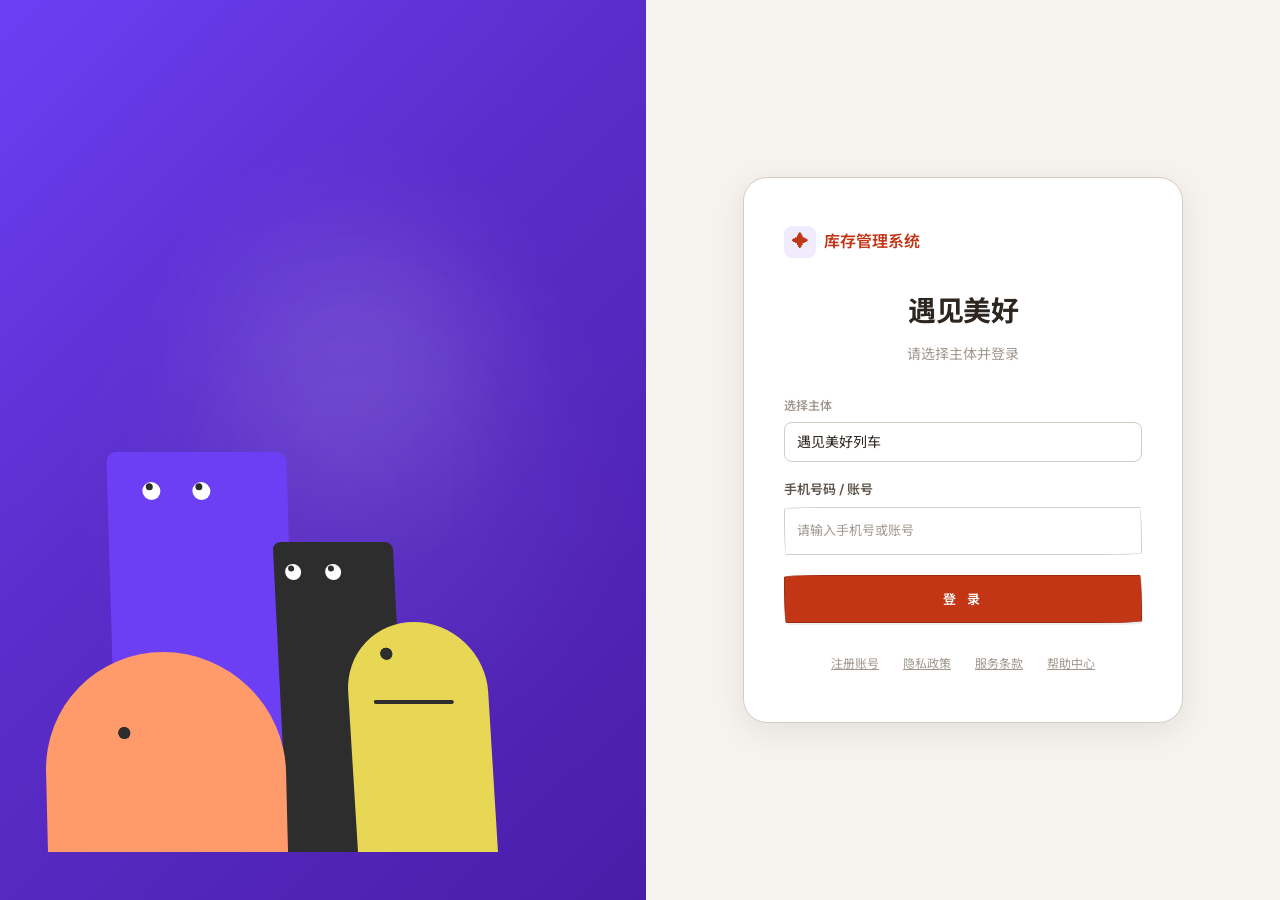
==== commit d98797d1: "v6.9 主播拟出库锁定展示口径对齐 - index.html" ====
--- a/index.html
+++ b/index.html
@@ -15,7 +15,7 @@
   //    确保“长时间开着页面”也能自动升级到最新版（收藏夹点开场景同样覆盖）。
   // 3) localStorage 兜底（离线时按上次记录的版本判断）。
   (function() {
-    var APP_VERSION = '6.8';
+    var APP_VERSION = '6.9';
     var reloading = false;
     function forceReload() {
       if (reloading) return;
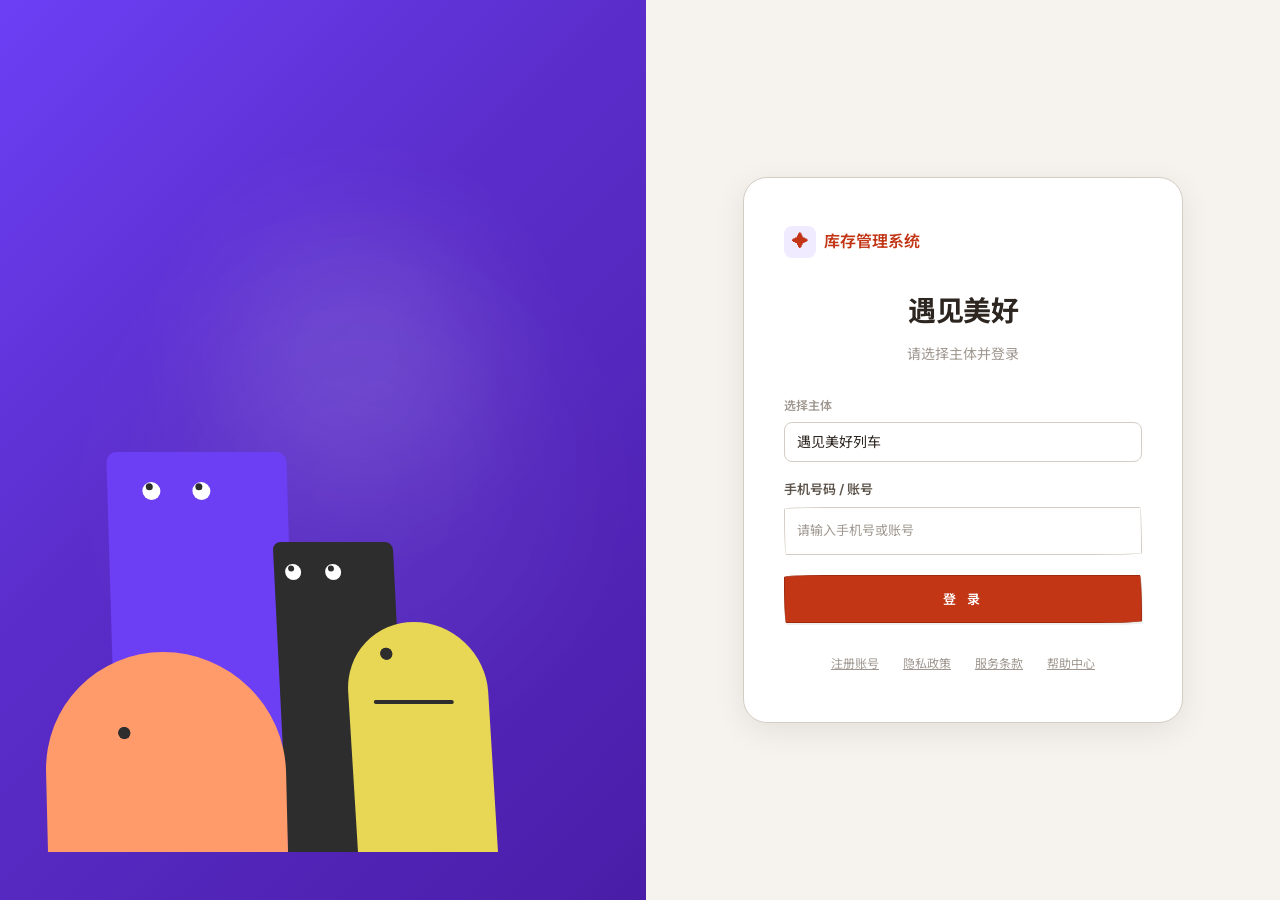
==== commit 16f9d384: "v6.10 退回可退量口径修正 + 仪表盘锁定数字可点 - index.html" ====
--- a/index.html
+++ b/index.html
@@ -15,7 +15,7 @@
   //    确保“长时间开着页面”也能自动升级到最新版（收藏夹点开场景同样覆盖）。
   // 3) localStorage 兜底（离线时按上次记录的版本判断）。
   (function() {
-    var APP_VERSION = '6.9';
+    var APP_VERSION = '6.10';
     var reloading = false;
     function forceReload() {
       if (reloading) return;
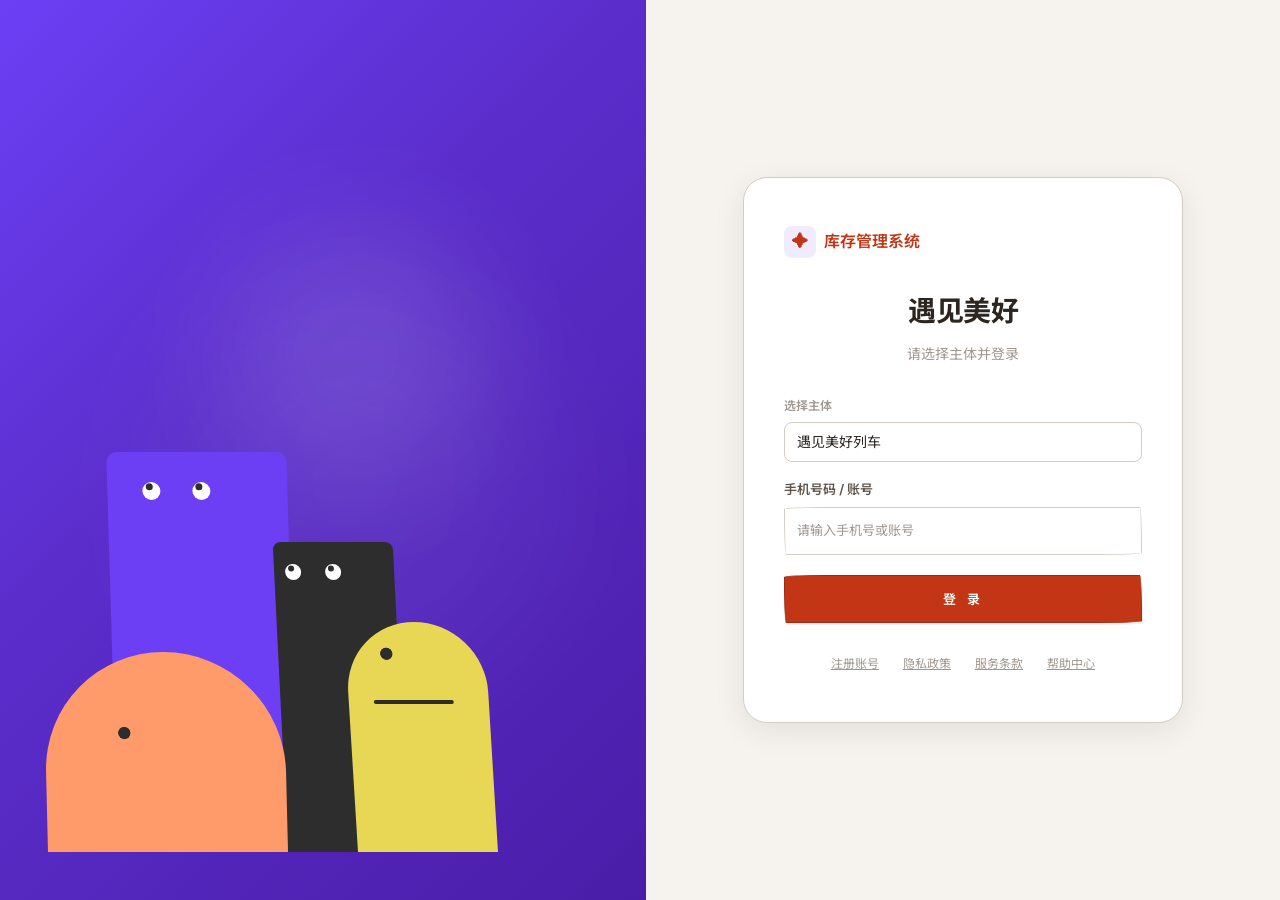
==== commit 4c1c638e: "v6.11 flow status by role" ====
--- a/index.html
+++ b/index.html
@@ -15,7 +15,7 @@
   //    确保“长时间开着页面”也能自动升级到最新版（收藏夹点开场景同样覆盖）。
   // 3) localStorage 兜底（离线时按上次记录的版本判断）。
   (function() {
-    var APP_VERSION = '6.10';
+    var APP_VERSION = '6.11';
     var reloading = false;
     function forceReload() {
       if (reloading) return;
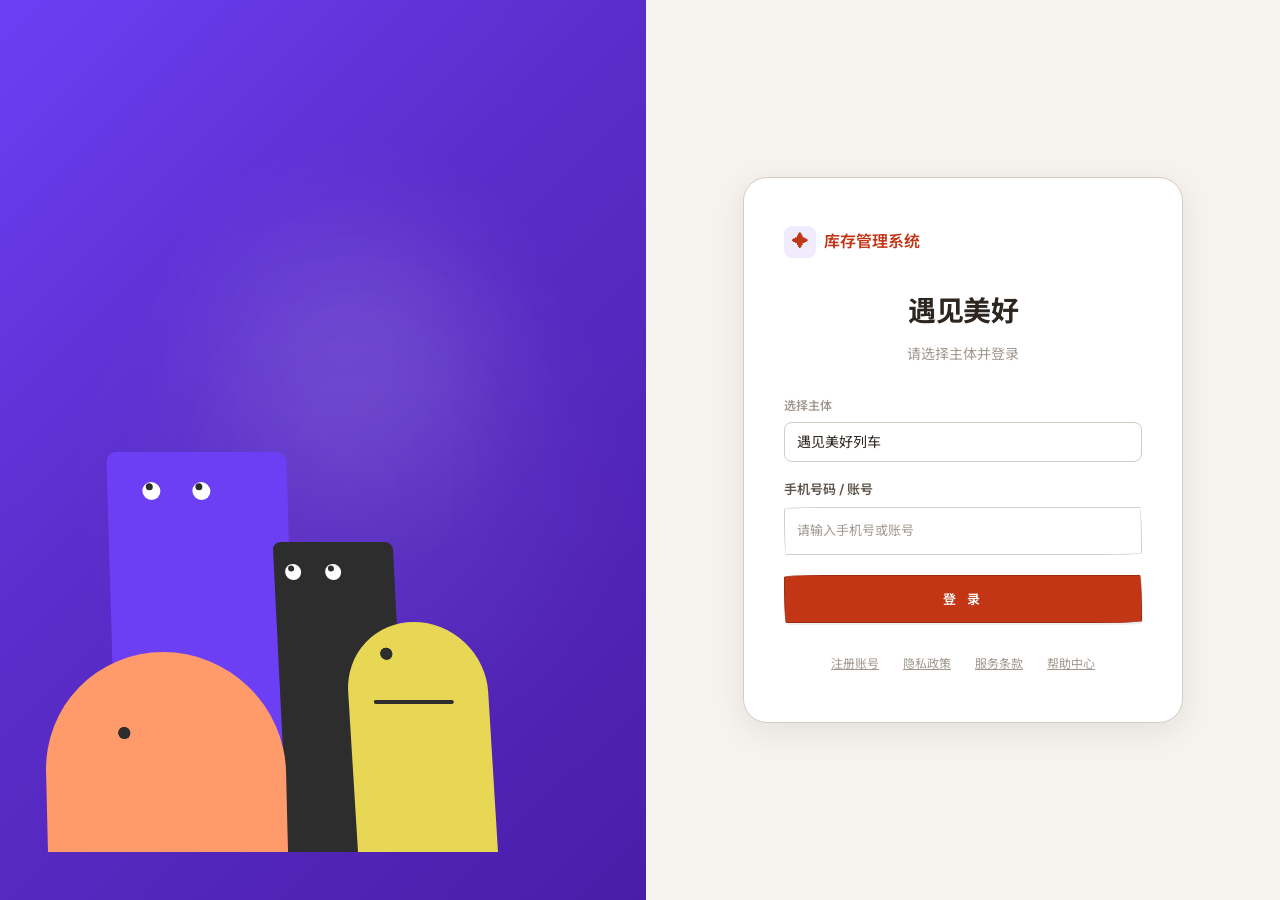
==== commit b1a888b5: "v6.12 update index.html" ====
--- a/index.html
+++ b/index.html
@@ -15,7 +15,7 @@
   //    确保“长时间开着页面”也能自动升级到最新版（收藏夹点开场景同样覆盖）。
   // 3) localStorage 兜底（离线时按上次记录的版本判断）。
   (function() {
-    var APP_VERSION = '6.11';
+    var APP_VERSION = '6.12';
     var reloading = false;
     function forceReload() {
       if (reloading) return;
@@ -50,10 +50,10 @@
     } catch (e) {}
   })();
   </script>
-  <link rel="stylesheet" href="css/style.css?v=6.8">
-  <link rel="stylesheet" href="css/redesign.css?v=6.8">
+  <link rel="stylesheet" href="css/style.css?v=6.12">
+  <link rel="stylesheet" href="css/redesign.css?v=6.12">
   <link href="https://fonts.googleapis.com/css2?family=DM+Sans:ital,opsz,wght@0,9..40,400;0,9..40,500;0,9..40,600;0,9..40,700;1,9..40,400;1,9..40,500&family=Noto+Sans+SC:wght@400;500;600;700&display=swap" rel="stylesheet">
-  <script src="js/vendor/chart.umd.min.js?v=6.8"></script>
+  <script src="js/vendor/chart.umd.min.js?v=6.12"></script>
 </head>
 <body>
   <!-- ===== 登录界面 — 动画角色版 ===== -->
@@ -1929,28 +1929,28 @@
     </div>
   </div>
 
-  <script src="js/vendor/xlsx.full.min.js?v=6.8"></script>
-  <script src="js/vendor/supabase.min.js?v=6.8"></script>
-  <script src="js/supabase-db.js?v=6.8"></script>
-  <script src="js/hq-foundation.js?v=6.8"></script>
-  <script src="js/supabase-sync.js?v=6.8"></script>
-  <script src="js/migrate-data.js?v=6.8"></script>
-  <script src="js/toast.js?v=6.8"></script>
-  <script src="js/login-characters.js?v=6.8"></script>
-  <script src="js/auth-fix.js?v=6.8"></script>
-  <script src="js/navigation.js?v=6.8"></script>
-  <script src="js/purchase.js?v=6.8"></script>
-  <script src="js/stock-in.js?v=6.8"></script>
-  <script src="js/requisition.js?v=6.8"></script>
-  <script src="js/monthly-summary.js?v=6.8"></script>
-  <script src="js/tour-reports.js?v=6.8"></script>
-  <script src="js/business-flow.js?v=6.8"></script>
-  <script src="js/app.js?v=6.8"></script>
-  <script src="js/hq-custom.js?v=6.8"></script>
-  <script src="js/inventory-hybrid.js?v=6.8"></script>
-  <script src="js/admin-bindings.js?v=6.8"></script>
-
-  <script src="js/user-admin.js?v=6.8"></script>
+  <script src="js/vendor/xlsx.full.min.js?v=6.12"></script>
+  <script src="js/vendor/supabase.min.js?v=6.12"></script>
+  <script src="js/supabase-db.js?v=6.12"></script>
+  <script src="js/hq-foundation.js?v=6.12"></script>
+  <script src="js/supabase-sync.js?v=6.12"></script>
+  <script src="js/migrate-data.js?v=6.12"></script>
+  <script src="js/toast.js?v=6.12"></script>
+  <script src="js/login-characters.js?v=6.12"></script>
+  <script src="js/auth-fix.js?v=6.12"></script>
+  <script src="js/navigation.js?v=6.12"></script>
+  <script src="js/purchase.js?v=6.12"></script>
+  <script src="js/stock-in.js?v=6.12"></script>
+  <script src="js/requisition.js?v=6.12"></script>
+  <script src="js/monthly-summary.js?v=6.12"></script>
+  <script src="js/tour-reports.js?v=6.12"></script>
+  <script src="js/business-flow.js?v=6.12"></script>
+  <script src="js/app.js?v=6.12"></script>
+  <script src="js/hq-custom.js?v=6.12"></script>
+  <script src="js/inventory-hybrid.js?v=6.12"></script>
+  <script src="js/admin-bindings.js?v=6.12"></script>
+
+  <script src="js/user-admin.js?v=6.12"></script>
 
   <!-- ===== 模态框：非采购入库（退库回收） ===== -->
   <div id="modal-nonpurchase" class="modal">
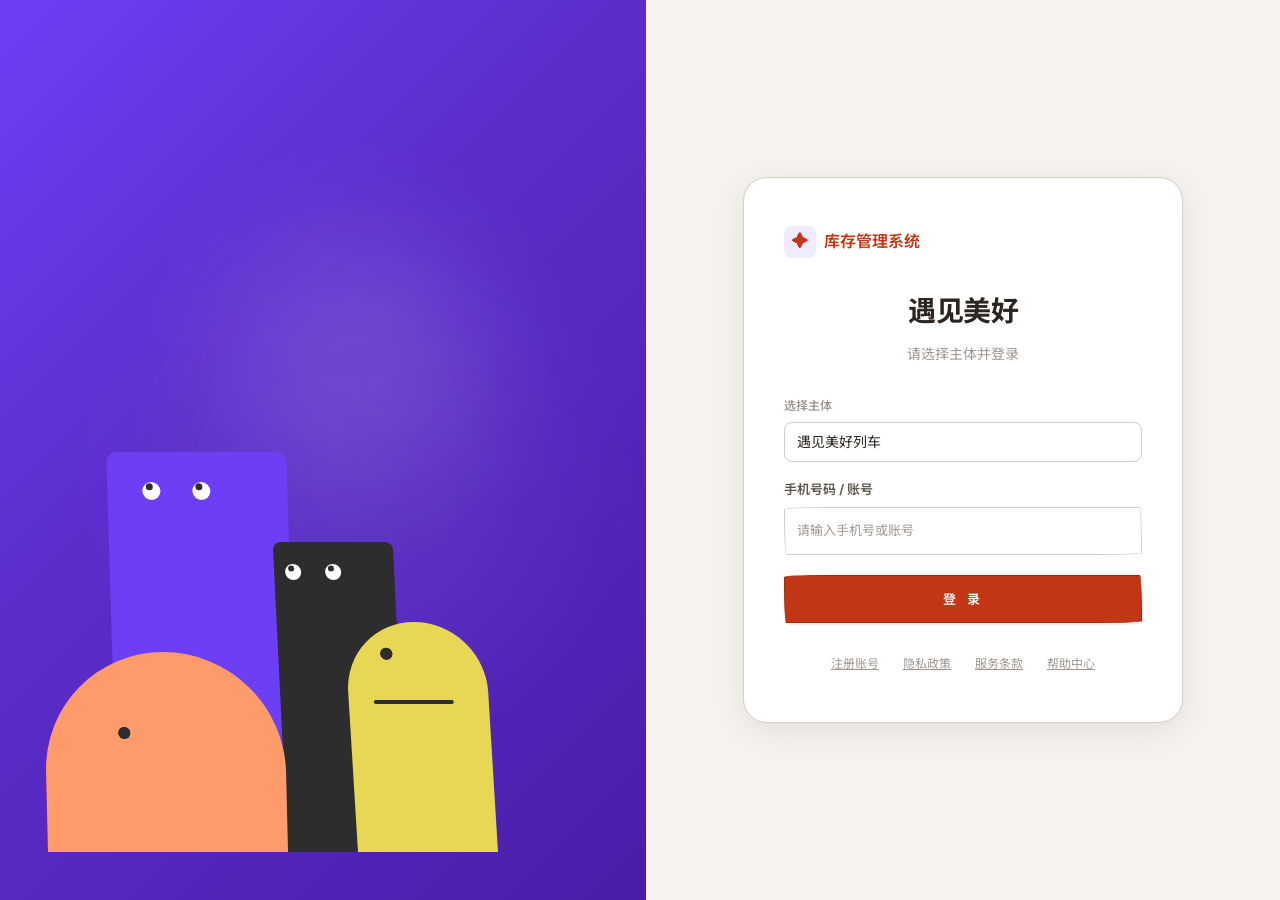
==== commit 6190b13d: "v6.13 update index.html" ====
--- a/index.html
+++ b/index.html
@@ -15,7 +15,7 @@
   //    确保“长时间开着页面”也能自动升级到最新版（收藏夹点开场景同样覆盖）。
   // 3) localStorage 兜底（离线时按上次记录的版本判断）。
   (function() {
-    var APP_VERSION = '6.12';
+    var APP_VERSION = '6.13';
     var reloading = false;
     function forceReload() {
       if (reloading) return;
@@ -50,10 +50,10 @@
     } catch (e) {}
   })();
   </script>
-  <link rel="stylesheet" href="css/style.css?v=6.12">
-  <link rel="stylesheet" href="css/redesign.css?v=6.12">
+  <link rel="stylesheet" href="css/style.css?v=6.13">
+  <link rel="stylesheet" href="css/redesign.css?v=6.13">
   <link href="https://fonts.googleapis.com/css2?family=DM+Sans:ital,opsz,wght@0,9..40,400;0,9..40,500;0,9..40,600;0,9..40,700;1,9..40,400;1,9..40,500&family=Noto+Sans+SC:wght@400;500;600;700&display=swap" rel="stylesheet">
-  <script src="js/vendor/chart.umd.min.js?v=6.12"></script>
+  <script src="js/vendor/chart.umd.min.js?v=6.13"></script>
 </head>
 <body>
   <!-- ===== 登录界面 — 动画角色版 ===== -->
@@ -1929,28 +1929,28 @@
     </div>
   </div>
 
-  <script src="js/vendor/xlsx.full.min.js?v=6.12"></script>
-  <script src="js/vendor/supabase.min.js?v=6.12"></script>
-  <script src="js/supabase-db.js?v=6.12"></script>
-  <script src="js/hq-foundation.js?v=6.12"></script>
-  <script src="js/supabase-sync.js?v=6.12"></script>
-  <script src="js/migrate-data.js?v=6.12"></script>
-  <script src="js/toast.js?v=6.12"></script>
-  <script src="js/login-characters.js?v=6.12"></script>
-  <script src="js/auth-fix.js?v=6.12"></script>
-  <script src="js/navigation.js?v=6.12"></script>
-  <script src="js/purchase.js?v=6.12"></script>
-  <script src="js/stock-in.js?v=6.12"></script>
-  <script src="js/requisition.js?v=6.12"></script>
-  <script src="js/monthly-summary.js?v=6.12"></script>
-  <script src="js/tour-reports.js?v=6.12"></script>
-  <script src="js/business-flow.js?v=6.12"></script>
-  <script src="js/app.js?v=6.12"></script>
-  <script src="js/hq-custom.js?v=6.12"></script>
-  <script src="js/inventory-hybrid.js?v=6.12"></script>
-  <script src="js/admin-bindings.js?v=6.12"></script>
-
-  <script src="js/user-admin.js?v=6.12"></script>
+  <script src="js/vendor/xlsx.full.min.js?v=6.13"></script>
+  <script src="js/vendor/supabase.min.js?v=6.13"></script>
+  <script src="js/supabase-db.js?v=6.13"></script>
+  <script src="js/hq-foundation.js?v=6.13"></script>
+  <script src="js/supabase-sync.js?v=6.13"></script>
+  <script src="js/migrate-data.js?v=6.13"></script>
+  <script src="js/toast.js?v=6.13"></script>
+  <script src="js/login-characters.js?v=6.13"></script>
+  <script src="js/auth-fix.js?v=6.13"></script>
+  <script src="js/navigation.js?v=6.13"></script>
+  <script src="js/purchase.js?v=6.13"></script>
+  <script src="js/stock-in.js?v=6.13"></script>
+  <script src="js/requisition.js?v=6.13"></script>
+  <script src="js/monthly-summary.js?v=6.13"></script>
+  <script src="js/tour-reports.js?v=6.13"></script>
+  <script src="js/business-flow.js?v=6.13"></script>
+  <script src="js/app.js?v=6.13"></script>
+  <script src="js/hq-custom.js?v=6.13"></script>
+  <script src="js/inventory-hybrid.js?v=6.13"></script>
+  <script src="js/admin-bindings.js?v=6.13"></script>
+
+  <script src="js/user-admin.js?v=6.13"></script>
 
   <!-- ===== 模态框：非采购入库（退库回收） ===== -->
   <div id="modal-nonpurchase" class="modal">
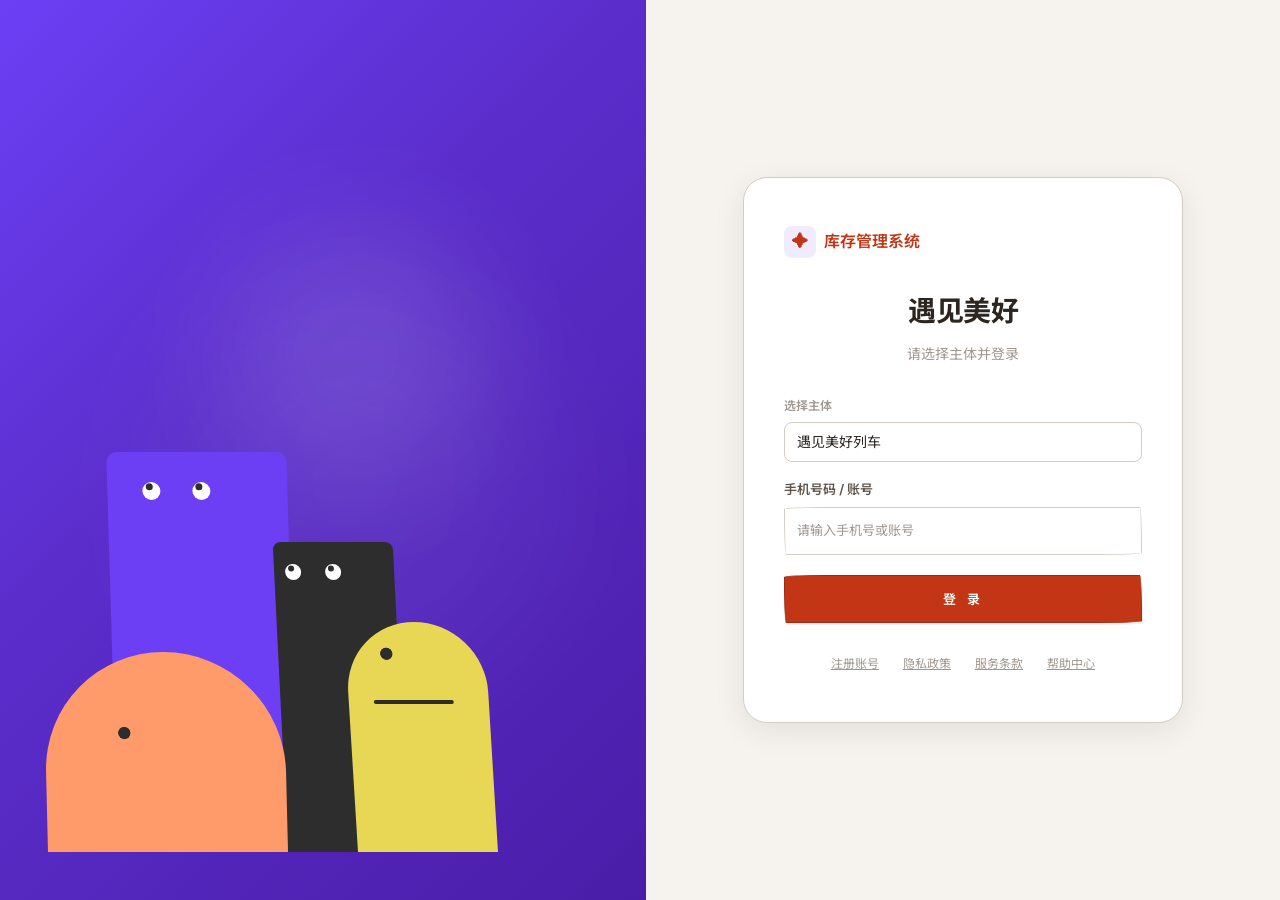
==== commit ab4395c2: "v6.14 update index.html" ====
--- a/index.html
+++ b/index.html
@@ -15,7 +15,7 @@
   //    确保“长时间开着页面”也能自动升级到最新版（收藏夹点开场景同样覆盖）。
   // 3) localStorage 兜底（离线时按上次记录的版本判断）。
   (function() {
-    var APP_VERSION = '6.13';
+    var APP_VERSION = '6.14';
     var reloading = false;
     function forceReload() {
       if (reloading) return;
@@ -50,10 +50,10 @@
     } catch (e) {}
   })();
   </script>
-  <link rel="stylesheet" href="css/style.css?v=6.13">
-  <link rel="stylesheet" href="css/redesign.css?v=6.13">
+  <link rel="stylesheet" href="css/style.css?v=6.14">
+  <link rel="stylesheet" href="css/redesign.css?v=6.14">
   <link href="https://fonts.googleapis.com/css2?family=DM+Sans:ital,opsz,wght@0,9..40,400;0,9..40,500;0,9..40,600;0,9..40,700;1,9..40,400;1,9..40,500&family=Noto+Sans+SC:wght@400;500;600;700&display=swap" rel="stylesheet">
-  <script src="js/vendor/chart.umd.min.js?v=6.13"></script>
+  <script src="js/vendor/chart.umd.min.js?v=6.14"></script>
 </head>
 <body>
   <!-- ===== 登录界面 — 动画角色版 ===== -->
@@ -1929,28 +1929,28 @@
     </div>
   </div>
 
-  <script src="js/vendor/xlsx.full.min.js?v=6.13"></script>
-  <script src="js/vendor/supabase.min.js?v=6.13"></script>
-  <script src="js/supabase-db.js?v=6.13"></script>
-  <script src="js/hq-foundation.js?v=6.13"></script>
-  <script src="js/supabase-sync.js?v=6.13"></script>
-  <script src="js/migrate-data.js?v=6.13"></script>
-  <script src="js/toast.js?v=6.13"></script>
-  <script src="js/login-characters.js?v=6.13"></script>
-  <script src="js/auth-fix.js?v=6.13"></script>
-  <script src="js/navigation.js?v=6.13"></script>
-  <script src="js/purchase.js?v=6.13"></script>
-  <script src="js/stock-in.js?v=6.13"></script>
-  <script src="js/requisition.js?v=6.13"></script>
-  <script src="js/monthly-summary.js?v=6.13"></script>
-  <script src="js/tour-reports.js?v=6.13"></script>
-  <script src="js/business-flow.js?v=6.13"></script>
-  <script src="js/app.js?v=6.13"></script>
-  <script src="js/hq-custom.js?v=6.13"></script>
-  <script src="js/inventory-hybrid.js?v=6.13"></script>
-  <script src="js/admin-bindings.js?v=6.13"></script>
-
-  <script src="js/user-admin.js?v=6.13"></script>
+  <script src="js/vendor/xlsx.full.min.js?v=6.14"></script>
+  <script src="js/vendor/supabase.min.js?v=6.14"></script>
+  <script src="js/supabase-db.js?v=6.14"></script>
+  <script src="js/hq-foundation.js?v=6.14"></script>
+  <script src="js/supabase-sync.js?v=6.14"></script>
+  <script src="js/migrate-data.js?v=6.14"></script>
+  <script src="js/toast.js?v=6.14"></script>
+  <script src="js/login-characters.js?v=6.14"></script>
+  <script src="js/auth-fix.js?v=6.14"></script>
+  <script src="js/navigation.js?v=6.14"></script>
+  <script src="js/purchase.js?v=6.14"></script>
+  <script src="js/stock-in.js?v=6.14"></script>
+  <script src="js/requisition.js?v=6.14"></script>
+  <script src="js/monthly-summary.js?v=6.14"></script>
+  <script src="js/tour-reports.js?v=6.14"></script>
+  <script src="js/business-flow.js?v=6.14"></script>
+  <script src="js/app.js?v=6.14"></script>
+  <script src="js/hq-custom.js?v=6.14"></script>
+  <script src="js/inventory-hybrid.js?v=6.14"></script>
+  <script src="js/admin-bindings.js?v=6.14"></script>
+
+  <script src="js/user-admin.js?v=6.14"></script>
 
   <!-- ===== 模态框：非采购入库（退库回收） ===== -->
   <div id="modal-nonpurchase" class="modal">
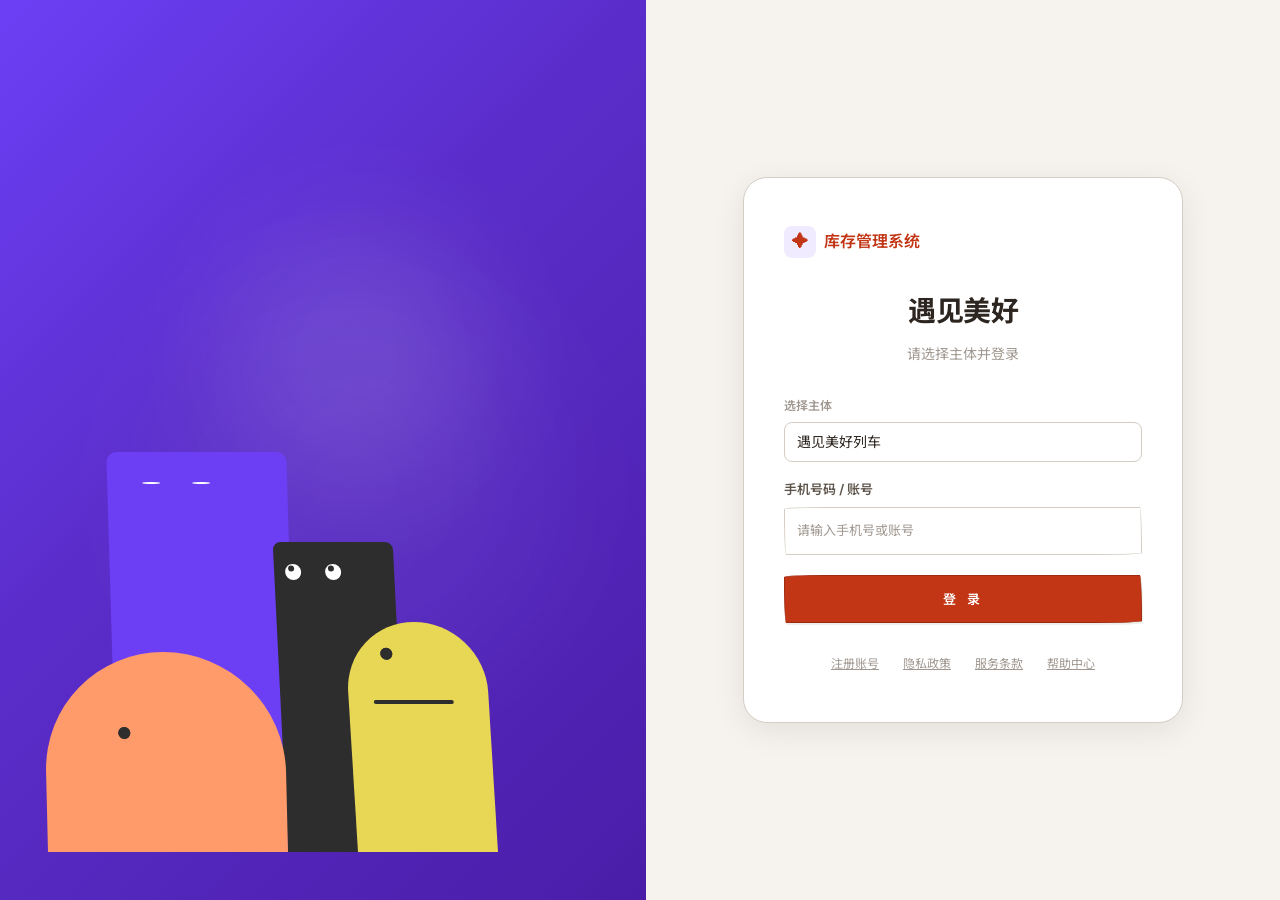
==== commit f4d480a6: "v6.15 update index.html" ====
--- a/index.html
+++ b/index.html
@@ -15,7 +15,7 @@
   //    确保“长时间开着页面”也能自动升级到最新版（收藏夹点开场景同样覆盖）。
   // 3) localStorage 兜底（离线时按上次记录的版本判断）。
   (function() {
-    var APP_VERSION = '6.14';
+    var APP_VERSION = '6.15';
     var reloading = false;
     function forceReload() {
       if (reloading) return;
@@ -50,10 +50,10 @@
     } catch (e) {}
   })();
   </script>
-  <link rel="stylesheet" href="css/style.css?v=6.14">
-  <link rel="stylesheet" href="css/redesign.css?v=6.14">
+  <link rel="stylesheet" href="css/style.css?v=6.15">
+  <link rel="stylesheet" href="css/redesign.css?v=6.15">
   <link href="https://fonts.googleapis.com/css2?family=DM+Sans:ital,opsz,wght@0,9..40,400;0,9..40,500;0,9..40,600;0,9..40,700;1,9..40,400;1,9..40,500&family=Noto+Sans+SC:wght@400;500;600;700&display=swap" rel="stylesheet">
-  <script src="js/vendor/chart.umd.min.js?v=6.14"></script>
+  <script src="js/vendor/chart.umd.min.js?v=6.15"></script>
 </head>
 <body>
   <!-- ===== 登录界面 — 动画角色版 ===== -->
@@ -1929,28 +1929,28 @@
     </div>
   </div>
 
-  <script src="js/vendor/xlsx.full.min.js?v=6.14"></script>
-  <script src="js/vendor/supabase.min.js?v=6.14"></script>
-  <script src="js/supabase-db.js?v=6.14"></script>
-  <script src="js/hq-foundation.js?v=6.14"></script>
-  <script src="js/supabase-sync.js?v=6.14"></script>
-  <script src="js/migrate-data.js?v=6.14"></script>
-  <script src="js/toast.js?v=6.14"></script>
-  <script src="js/login-characters.js?v=6.14"></script>
-  <script src="js/auth-fix.js?v=6.14"></script>
-  <script src="js/navigation.js?v=6.14"></script>
-  <script src="js/purchase.js?v=6.14"></script>
-  <script src="js/stock-in.js?v=6.14"></script>
-  <script src="js/requisition.js?v=6.14"></script>
-  <script src="js/monthly-summary.js?v=6.14"></script>
-  <script src="js/tour-reports.js?v=6.14"></script>
-  <script src="js/business-flow.js?v=6.14"></script>
-  <script src="js/app.js?v=6.14"></script>
-  <script src="js/hq-custom.js?v=6.14"></script>
-  <script src="js/inventory-hybrid.js?v=6.14"></script>
-  <script src="js/admin-bindings.js?v=6.14"></script>
-
-  <script src="js/user-admin.js?v=6.14"></script>
+  <script src="js/vendor/xlsx.full.min.js?v=6.15"></script>
+  <script src="js/vendor/supabase.min.js?v=6.15"></script>
+  <script src="js/supabase-db.js?v=6.15"></script>
+  <script src="js/hq-foundation.js?v=6.15"></script>
+  <script src="js/supabase-sync.js?v=6.15"></script>
+  <script src="js/migrate-data.js?v=6.15"></script>
+  <script src="js/toast.js?v=6.15"></script>
+  <script src="js/login-characters.js?v=6.15"></script>
+  <script src="js/auth-fix.js?v=6.15"></script>
+  <script src="js/navigation.js?v=6.15"></script>
+  <script src="js/purchase.js?v=6.15"></script>
+  <script src="js/stock-in.js?v=6.15"></script>
+  <script src="js/requisition.js?v=6.15"></script>
+  <script src="js/monthly-summary.js?v=6.15"></script>
+  <script src="js/tour-reports.js?v=6.15"></script>
+  <script src="js/business-flow.js?v=6.15"></script>
+  <script src="js/app.js?v=6.15"></script>
+  <script src="js/hq-custom.js?v=6.15"></script>
+  <script src="js/inventory-hybrid.js?v=6.15"></script>
+  <script src="js/admin-bindings.js?v=6.15"></script>
+
+  <script src="js/user-admin.js?v=6.15"></script>
 
   <!-- ===== 模态框：非采购入库（退库回收） ===== -->
   <div id="modal-nonpurchase" class="modal">
